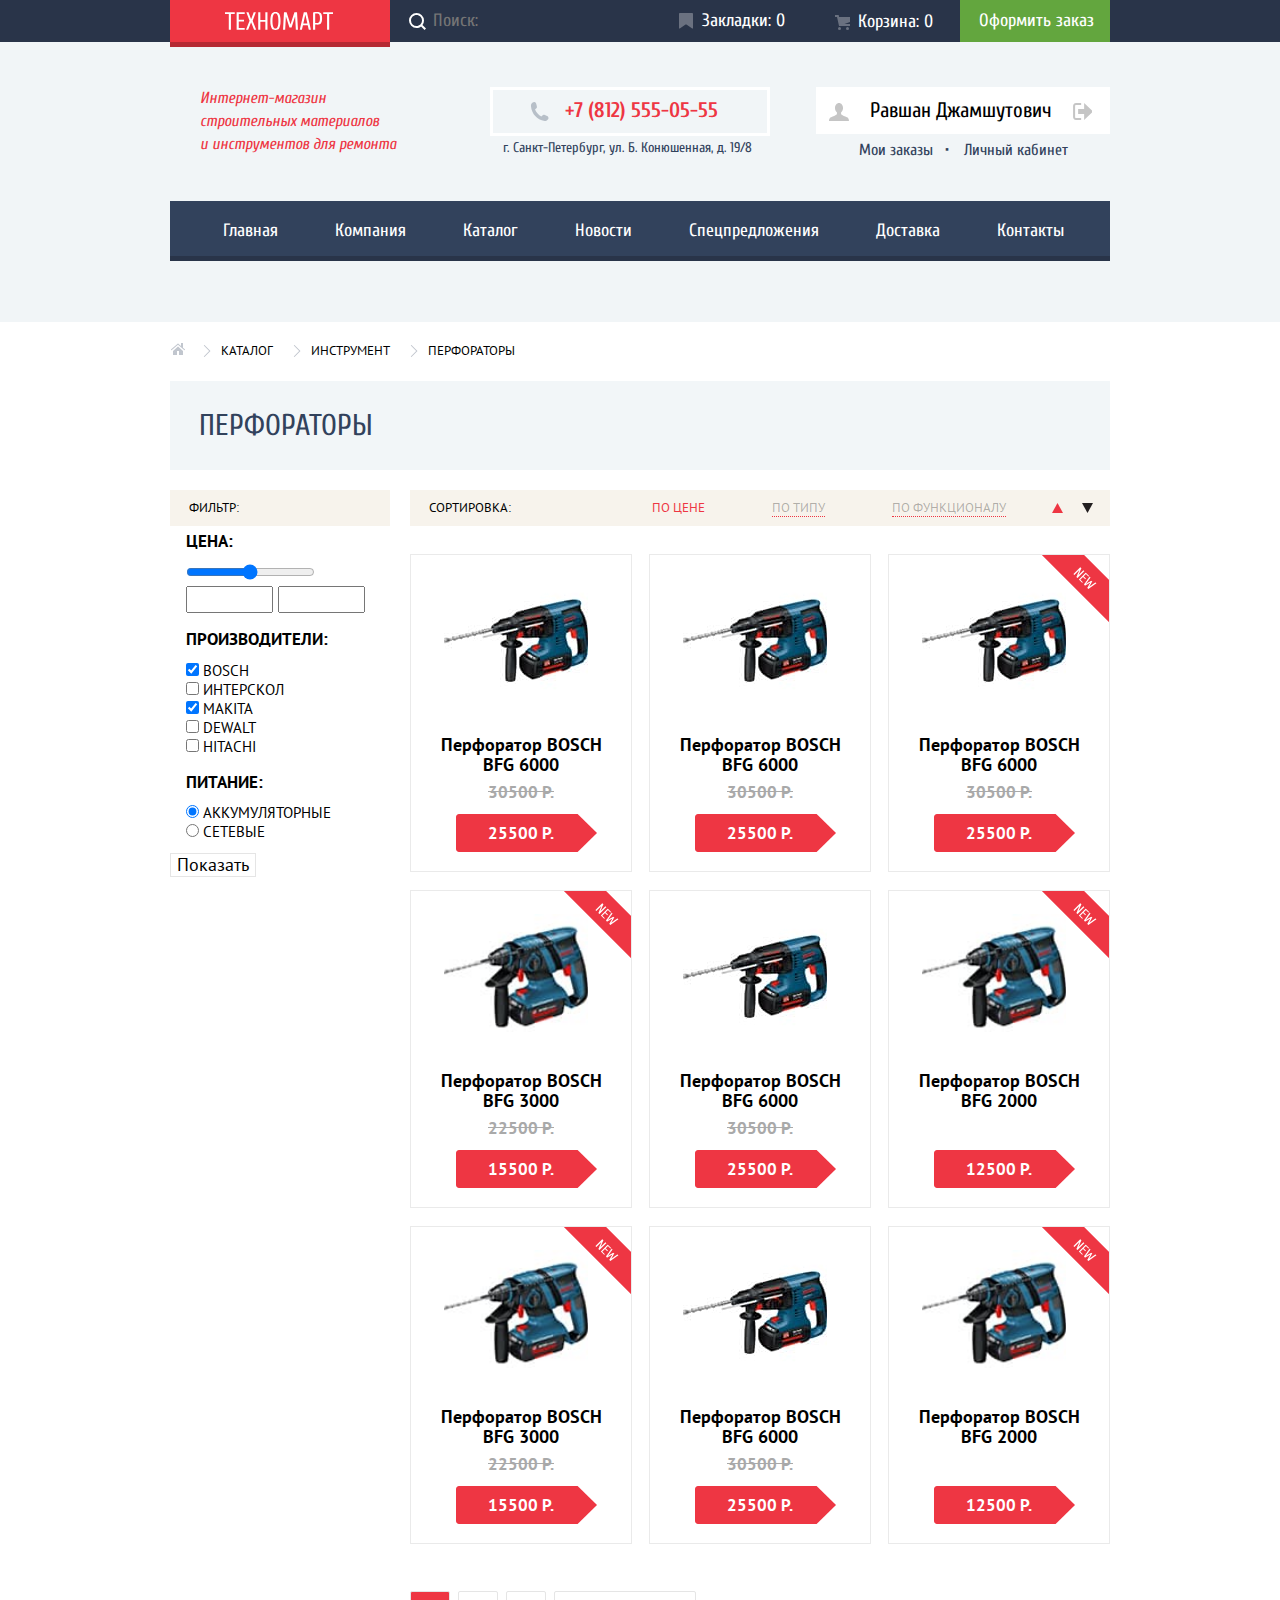
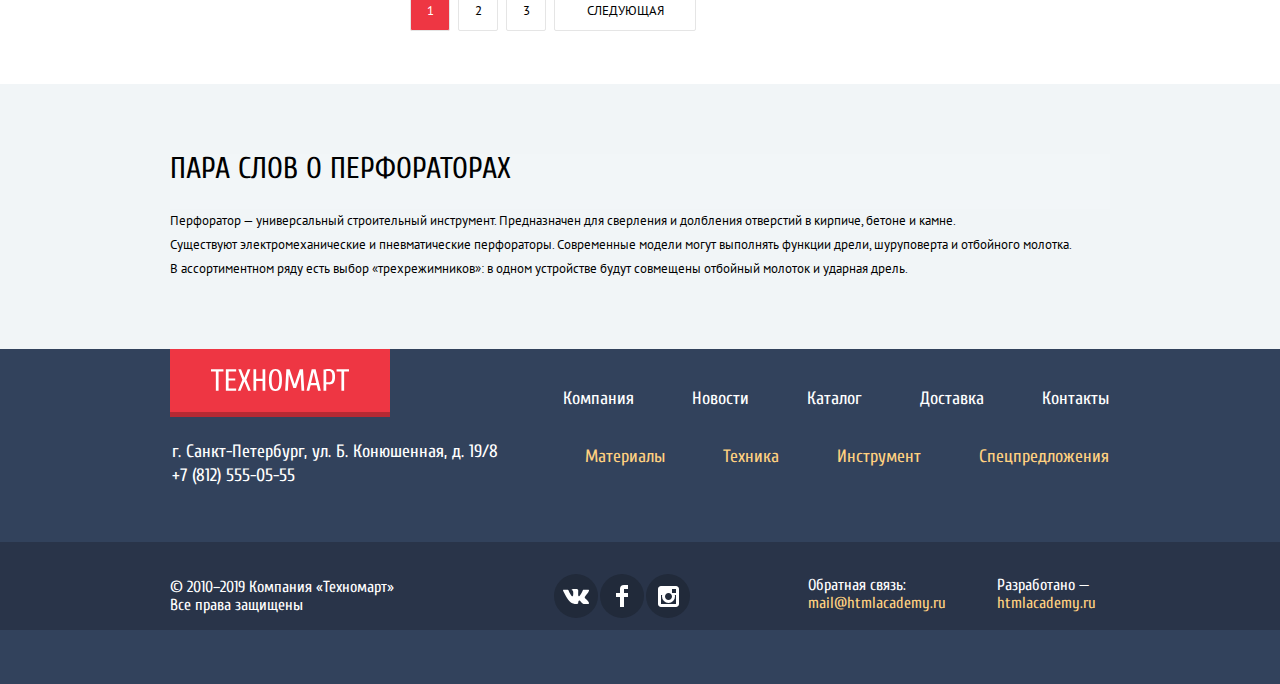
==== catalog.html @ 9ba0128c "Доделаны декоративные элементы" ====
<!DOCTYPE html>
<html lang="ru">
  <head>
    <meta charset="utf-8">
    <title>Интернет-магазин «Техномарт»</title>
    <link href="https://fonts.googleapis.com/css2?family=Cuprum:ital,wght@0,400;0,700;1,400&family=PT+Sans:wght@400;700&display=swap" rel="stylesheet">
    <link href="css/normalize.css" rel="stylesheet">
    <link href="css/style.css" rel="stylesheet">  
  </head>
  <body class="page-body">
    <header class="header">
      <div class="header-wrap header-wrap--catalog">
        <div class="container container--header">
          <a class="logo logo--position" href="index.html">
            <img src="img/logo-technomart.svg" width="108" height="18" alt="Техномарт">
          </a>
          <form class="search-form" action="#" method="get">
            <input class="search-form__input" type="text" name="search" id="search" placeholder="Поиск:">
          </form>
          <a class="header-bookmark" href="#">Закладки: 0</a>
          <a class="header-basket" href="#">Корзина: 0</a>
          <a class="header-order" href="#">Оформить заказ</a>
        </div>
      </div>
      <div class="container">
        <div class="header-wrapper">
          <p class="header-title">
            Интернет-магазин
            строительных материалов
            и&nbspинструментов для ремонта
          </p>
          <section class="header-info">
            <h3 class="visually-hidden">Наши контакты</h3>
            <a class="header-info__tel" href="tel:+78125550555">+7 (812) 555-05-55</a>
            <p class="header-info__adress">г. Санкт-Петербург, ул. Б. Конюшенная, д. 19/8</p>
          </section>
          <section class="header-cabinet">
            <h3 class="visually-hidden">Личный кабинет</h3>
            <div class="header-cabinet__button">
              <a class="header-cabinet__link--name" href="#">
                Равшан Джамшутович
              </a>
              <a class="header-cabinet__link--logout" href="#"></a>
            </div> 
            <ul class="header-cabinet__list" >
              <li>
                <a class="header-cabinet__link" href="#">Мои заказы</a>
              </li>
              <li>
                <a class="header-cabinet__link header-cabinet__link--bullit" href="#">Личный кабинет</a>
              </li>
            </ul>
          </div>  
        </section>
        <nav class="header-nav">
          <ul class="header-nav__list">
            <li class="header-nav__item">
              <a class="header-nav__link" href="index.html">Главная</a>
            </li>
            <li class="header-nav__item">
              <a class="header-nav__link" href="#">Компания</a>
            </li>
            <li class="header-nav__item">
              <a class="header-nav__link">Каталог</a>
            </li>
            <li class="header-nav__item">
              <a class="header-nav__link" href="#">Новости</a>
            </li>
            <li class="header-nav__item">
              <a class="header-nav__link" href="#">Спецпредложения</a>
            </li>
            <li class="header-nav__item">
              <a class="header-nav__link" href="#">Доставка</a>
            </li>
            <li class="header-nav__item">
              <a class="header-nav__link" href="#">Контакты</a>
            </li>
          </ul>
        </nav>
      </div>  
    </header>
    <main class="catalog-main">
      <div class="container">
        <div class="breadcrumbs">
          <ul class="breadcrumbs__list">
            <li class="breadcrumbs__item">
              <a class="breadcrumbs__link" href="index.html" aria-label="Главная страница">
                <img src="img/icon-home.svg" alt="">
              </a>
            </li>
            <li class="breadcrumbs__item">
              <a class="breadcrumbs__link">Каталог</a>
            </li>
            <li class="breadcrumbs__item">
              <a class="breadcrumbs__link" href="#">Инструмент</a>
            </li>
            <li>
              <a class="breadcrumbs__link" href="#">Перфораторы</a>
            </li>
          </ul>
        </div>
        <h1 class="catalog-title catalog-title--main-product">Перфораторы</h1>
        <div class="catalog-wrapper">
          <section class="filter">
            <h3 class="filter-title">Фильтр:</h3>
            <form action="https://echo.htmlacademy.ru" method="get">
              <fieldset class="filter__fieldset">
                <legend class="filter__legend">Цена:</legend>
                <input type="range" name="price" id="filter__price" min="0" max="30000" step="10">
                <input type="number" name="min-price" id="filter-min-price" min="0" max="29999">
                <input type="number" name="max-price" id="filter-max-price"min="1" max="30000"> 
              </fieldset>
              <fieldset class="filter__fieldset">
                <legend class="filter__legend">Производители:</legend>
                <ul class="filter__list">
                  <li class="filter__item">
                    <input type="checkbox" name="bosch" id="filter-bosch" checked>
                    <label for="filter-bosch">Bosch</label>
                  </li>
                  <li class="filter__item">
                    <input type="checkbox" name="interskol" id="filter-interskol">
                    <label for="filter-interskol">Интерскол</label>
                  </li>
                  <li class="filter__item">
                    <input type="checkbox" name="makita" id="filter-makita" checked>
                    <label for="filter-makita">Makita</label>
                  </li>
                  <li class="filter__item">
                    <input type="checkbox" name="dewalt" id="filter-dewalt">
                    <label for="filter-dewalt">Dewalt</label>
                  </li>
                  <li class="filter__item">
                    <input type="checkbox" name="hitachi" id="filter-hitachi">
                    <label for="filter-hitachi">Hitachi</label>
                  </li>
                </ul>
              </fieldset>
              <fieldset class="filter__fieldset">
                <legend class="filter__legend">Питание:</legend>
                <ul class="filter__list">
                  <li class="filter__item">
                    <input type="radio" name="charge" value="accum" id="filter-accum" checked>
                    <label for="filter-accum">Аккумуляторные</label>
                  </li>
                  <li class="filter__item">
                    <input type="radio" name="charge" value="wire" id="filter-wire">
                    <label for="filter-wire">Сетевые</label>
                  </li>
                </ul>
              </fieldset>
              <button class="filter__button" type="submit">Показать</button>
            </form>
          </section>
          <div class="catalog-wrap">
            <section class="sort">
              <h3 class="filter-title filter-title--sort">Сортировка:</h3>
              <ul class="sort__list">
                <li class="sort__item">
                  <a class="sort__link sort__link--active" href="#"> По цене</a>
                </li>
                <li class="sort__item">
                  <a class="sort__link" href="#">По типу</a>
                </li>
                <li class="sort__item">
                  <a class="sort__link" href="#"> По функционалу</a>
                </li>
              </ul>
              <ul class="sort__list sort__list--arrows"> <!--Стрелки-->
                <li class="sort__arrow-up">
                  <a href="#"></a>
                </li>
                <li class="sort__arrow-down">
                  <a href="#"></a>
                </li>
              </ul>
            </section>
            <section class="drills">
              <h2 class="visually-hidden">Карточки товаров</h2>
              <ul class="drills__list">
                <li class="drills__item">
                  <article class="card-product">
                    <img class="card-product__img" src="img/6000.jpg" width="144" height="128" alt="Перфоратор BOSCH BFG 6000">
                    <h3 class="card-product__title">
                      Перфоратор BOSCH BFG 6000
                    </h3>
                    <p class="card-product__price card-product__price--last">30500 Р.</p>
                    <p class="card-product__price card-product__price--now">25500 Р.</p>
                    <div class="buttons-wrap">
                      <button class="card-product__button card-product__button--buy" type="button">Купить</button> 
                      <button class="card-product__button card-product__button--bookmark" type="button">В Закладки</button>
                    </div>
                  </article>
                </li>
                <li class="drills__item">
                  <article class="card-product">
                    <img class="card-product__img" src="img/6000.jpg" width="144" height="128" alt="Перфоратор BOSCH BFG 6000">
                    <h3 class="card-product__title">
                      Перфоратор BOSCH BFG 6000
                    </h3>
                    <p class="card-product__price card-product__price--last">30500 Р.</p>
                    <p class="card-product__price card-product__price--now">25500 Р.</p>
                    <div class="buttons-wrap">
                      <button class="card-product__button card-product__button--buy" type="button">Купить</button> 
                      <button class="card-product__button card-product__button--bookmark" type="button">В Закладки</button>
                    </div>
                  </article>
                </li>
                <li class="drills__item">
                  <article class="card-product label-new">
                    <img class="card-product__img" src="img/6000.jpg" width="144" height="128" alt="Перфоратор BOSCH BFG 6000"> <!--New-->
                    <h3 class="card-product__title">
                      Перфоратор BOSCH BFG 6000
                    </h3>
                    <p class="card-product__price card-product__price--last">30500 Р.</p>
                    <p class="card-product__price card-product__price--now">25500 Р.</p>
                    <div class="buttons-wrap">
                      <button class="card-product__button card-product__button--buy" type="button">Купить</button> 
                      <button class="card-product__button card-product__button--bookmark" type="button">В Закладки</button>
                    </div>
                  </article>
                </li>
                <li class="drills__item">
                  <article class="card-product label-new">
                    <img class="card-product__img" src="img/3000.jpg" width="144" height="128" alt="Перфоратор BOSCH BFG 3000"> <!--New-->
                    <h3 class="card-product__title">
                      Перфоратор BOSCH BFG 3000
                    </h3>
                    <p class="card-product__price card-product__price--last">22500 Р.</p>
                    <p class="card-product__price card-product__price--now">15500 Р.</p>
                    <div class="buttons-wrap">
                      <button class="card-product__button card-product__button--buy" type="button">Купить</button> 
                      <button class="card-product__button card-product__button--bookmark" type="button">В Закладки</button>
                    </div>
                  </article> 
                </li>
                <li class="drills__item">
                  <article class="card-product">
                    <img class="card-product__img" src="img/6000.jpg" width="144" height="128" alt="Перфоратор BOSCH BFG 6000">
                    <h3 class="card-product__title">
                      Перфоратор BOSCH BFG 6000
                    </h3>
                    <p class="card-product__price card-product__price--last">30500 Р.</p>
                    <p class="card-product__price card-product__price--now">25500 Р.</p>
                    <div class="buttons-wrap">
                      <button class="card-product__button card-product__button--buy" type="button">Купить</button> 
                      <button class="card-product__button card-product__button--bookmark" type="button">В Закладки</button>
                    </div>
                </li>
                <li class="drills__item">
                  <article class="card-product label-new">
                    <img class="card-product__img" src="img/2000.jpg" width="144" height="128" alt="Перфоратор BOSCH BFG 2000"> <!--New-->
                    <h3 class="card-product__title">
                      Перфоратор BOSCH BFG 2000
                    </h3>
                    <p class="card-product__price card-product__price--last blind-element">15000 Р.</p> <!--Заглушка-->
                    <p class="card-product__price card-product__price--now">12500 Р.</p>
                    <div class="buttons-wrap">
                      <button class="card-product__button card-product__button--buy" type="button">Купить</button> 
                      <button class="card-product__button card-product__button--bookmark" type="button">В Закладки</button>
                    </div>
                  </article>
                </li>
                <li class="drills__item">
                  <article class="card-product label-new">
                    <img class="card-product__img" src="img/3000.jpg" width="144" height="128" alt="Перфоратор BOSCH BFG 3000"> <!--New-->
                    <h3 class="card-product__title">
                      Перфоратор BOSCH BFG 3000
                    </h3>
                    <p class="card-product__price card-product__price--last">22500 Р.</p>
                    <p class="card-product__price card-product__price--now">15500 Р.</p>
                    <div class="buttons-wrap">
                      <button class="card-product__button card-product__button--buy" type="button">Купить</button> 
                      <button class="card-product__button card-product__button--bookmark" type="button">В Закладки</button>
                    </div>
                  </article>
                </li>
                <li class="drills__item">
                  <article class="card-product">
                    <img class="card-product__img" src="img/6000.jpg" width="144" height="128" alt="Перфоратор BOSCH BFG 6000">
                    <h3 class="card-product__title">
                      Перфоратор BOSCH BFG 6000
                    </h3>
                    <p class="card-product__price card-product__price--last">30500 Р.</p>
                    <p class="card-product__price card-product__price--now">25500 Р.</p>
                    <div class="buttons-wrap">
                      <button class="card-product__button card-product__button--buy" type="button">Купить</button> 
                      <button class="card-product__button card-product__button--bookmark" type="button">В Закладки</button>
                    </div>
                </li>
                <li class="drills__item">
                  <article class="card-product label-new">
                    <img class="card-product__img" src="img/2000.jpg" width="144" height="128" alt="Перфоратор BOSCH BFG 2000"> <!--New-->
                    <h3 class="card-product__title">
                      Перфоратор BOSCH BFG 2000
                    </h3>
                    <p class="card-product__price card-product__price--last blind-element">15000 Р.</p> <!--Заглушка-->
                    <p class="card-product__price card-product__price--now">12500 Р.</p>
                    <div class="buttons-wrap">
                      <button class="card-product__button card-product__button--buy" type="button">Купить</button> 
                      <button class="card-product__button card-product__button--bookmark" type="button">В Закладки</button>
                    </div>
                  </article>
                </li>
              </ul>
            </section> 
            <ul class="pagination">
              <li class="pagination__item">
                <a class="pagination__link pagination__link--active">1</a>
              </li>
              <li class="pagination__item">
                <a class="pagination__link" href="#">2</a>
              </li>
              <li class="pagination__item">
                <a class="pagination__link" href="#">3</a>
              </li>
              <li class="pagination__item">
                <a class="pagination__link pagination__link--next " href="#">Следующая</a>
              </li>
            </ul>
          </div>
        </div>
      </div>  
      <section class="about-drills">
        <div class="container container--about-drills">
          <h2 class="catalog-title catalog-title--about-drills">Пара слов о перфораторах</h2>
          <p class="about-drills__text">Перфоратор — универсальный строительный инструмент. Предназначен для сверления и долбления отверстий в кирпиче, бетоне и камне.</p>
          <p class="about-drills__text">Существуют электромеханические и пневматические перфораторы. Современные модели могут выполнять функции дрели, шуруповерта и отбойного молотка. </p>
          <p class="about-drills__text">В ассортиментном ряду есть выбор «трехрежимников»: в одном устройстве будут совмещены отбойный молоток и ударная дрель.</p>
        </div>
      </section>
    </main>
    <footer class="footer">
      <div class="container container--footer">
        <div class="footer-wrap">
          <a class="logo logo--footer" href="index.html" aria-label="На главную"> 
            <img src="img/logo-technomart.svg" width="138" height="23" alt="Логотип интернет-магазина Техномарт">
          </a>
          <section class="footer-info">
            <h3 class="visually-hidden">Контактная информация</h3>
            <p class="footer-info__adress">
              г. Санкт-Петербург, ул. Б. Конюшенная, д. 19/8<br>
              <a class="footer-info__tel" href="tel:+78125550555">+7 (812) 555-05-55</a>
            </p> 
            
          </section>
        </div>
        <section class="footer-nav">
          <h3 class="visually-hidden">Навигация</h3>
          <ul class="footer-nav__list">
            <li class="footer-nav__item">
              <a class="footer-nav__link" href="#">Компания</a>
            </li>
            <li class="footer-nav__item">
              <a class="footer-nav__link" href="#">Новости</a>
            </li>
            <li class="footer-nav__item">
              <a>Каталог</a>
            </li>
            <li class="footer-nav__item">
              <a class="footer-nav__link" href="#">Доставка</a>
            </li>
            <li class="footer-nav__item">
              <a class="footer-nav__link" href="#">Контакты</a>
            </li>
          </ul>
          <ul class="footer-nav__list">
            <li class="footer-nav__item">
              <a class="footer-nav__link footer-nav__link--yellow" href="#">Материалы</a>
            </li>
            <li class="footer-nav__item">
              <a class="footer-nav__link footer-nav__link--yellow" href="#">Техника</a>
            </li>
            <li class="footer-nav__item">
              <a class="footer-nav__link footer-nav__link--yellow" href="#">Инструмент</a>
            </li>
            <li class="footer-nav__item">
              <a class="footer-nav__link footer-nav__link--yellow" href="#">Спецпредложения</a>
            </li>
          </ul>
        </section>
      </div>
      <div class="footer-info footer-info--down">
        <div class="container container--footer">
          <p class="copyright">&copy; 2010–2019 Компания «Техномарт»<br>
            Все права защищены</p>
            <ul class="social">
              <li class="social__item">
                <a class="social__link social__link--vk" href="#" aria-label="Вконтакте"></a>
              </li>
              <li class="social__item">
                <a class="social__link social__link--fb" href="#" aria-label="Фейсбук"></a>
              </li>
              <li class="social__item">
                <a class="social__link social__link--insta" href="#" aria-label="Инстаграм"></a>
              </li>
            </ul>
          <div class="developer">
            <p class="developer__item developer__item--feedback">
              Обратная связь:<br>
              <a class="developer__link" href="https://mail@htmlacademy.ru">mail@htmlacademy.ru</a>
            </p>
            <p class="developer__item">
              Разработано —<br>
              <a class="developer__link" href="https://htmlacademy.ru/intensive/htmlcss">htmlacademy.ru</a>
            </p>
          </div>  
        </div>
      </div>
    </footer>
    <div class="popup-wrap"> 
      <section class="popup-basket">
          <h3>Товар добавлен в корзину!</h3>
          <div class="popup-basket__wrap">
            <a class="main-button" href="#">Оформить заказ</a>
            <a class="main-button" href="#">Продолжить покупки</a>
          </div>
          <button class="popup-button-close popup-button-close--basket" type="button" aria-label="Закрыть уведомление"></button> 
      </section>
    </div>
  </body>
</html>
---- css/style.css ----
/* Variables */
:root {
    --basic-red: #EE3643;
    --basic-green: #63A63E;
    --basic-grey: #3D546F;
    --basic-greylight-1: #C5C5C5;
    --basic-greyligth-2:#F2F6F8;
    --basic-background: #F1F5F7;
    --special-background-1: #F7F3EC;
    --special-background-2: #F9F5F0;
    --special-background-3: #F1F1F1;
    --black: #000000;
    --white: #FFFFFF;
    --special-white: #F3F7F9;
    --special-yellow-1: #FFBF47;
    --special-yellow-2: #FFC047; 
    --special-blue: #3BBCE3;
    --special-darkblue-1: #293449;
    --special-darkblue-2: #32425C;
    --special-darkblue-3: #161D29;
    --special-darkblue-4: #405069;
    --special-lilac: #DC91D8;
    --special-green: #518534;
    --special-greenlight: #8ED78F;
    --special-yellowlight: #FFD180;
    --special-red: #FF5357;
    --success: #5FBB2D;
    --warning: #FFBF47;
    --error: #BA2732;
    --gradient-grey: linear-gradient(180deg, #FFFFFF 0%, rgba(255, 255, 255, 0) 100%), #EAEAEA;
    --transparent: rgba(0, 0, 0, 0.0001);
    --border-1: #EAEAEA;
    --border-2: #E5E5E5;
    --last-price: #A9A9A9;
    --shadow-button: inset 0px -3px 0px #367315;
    --transparent-1: rgba(250, 250, 250, 0.3);
    --transparent-2: rgba(250, 250, 250, 0.25);
    --transparent-3: rgba(0, 0, 0, 0.3);
    --transparent-4: rgba(250, 250, 250, 0.5);
    --transparent-5: rgba(197, 197, 197, 0.3);
    --transparent-6: rgba(169, 169, 169, 0.3);
    --transparent-7: rgba(255, 255, 255, 0.5);
}


/* Global */


body {
    min-width: 1200px;
    margin: 0;
    padding: 0;
    font-family: "Cuprum","Roboto", sans-serif;
    font-size: 18px;
    line-height: 24px;
    font-weight: 400;
    color: var(--black);
    background-color: var(--basic-background);
}

a {
    text-decoration: none;
    color: var(--white);
}

img {
    max-width: 100%;
    height: auto;
}

.form {
    font-family: "PT Sans", Arial, sans-serif;
    font-size: 13px;
    line-height: 24px;
    font-weight: 400;
    background-color: transparent;
}

.visually-hidden {
    position: absolute;
    width: 1px;
    height: 1px;
    margin: -1px;
    border: 0;
    padding: 0;
    clip: rect(0 0 0 0);
    overflow: hidden;
}

.page-body {
    min-height: 100%;
    display: grid;
    grid-template-rows: min-content 1fr min-content;
    align-content: start;
}

.container {
    width: 940px;
    margin: 0 auto;
    padding-left: 15px;
    padding-right: 15px;
}


/* Header */


.header {
    background-color: var(--transparent);
    color: var(--white);
    margin-bottom: 61px;
}

.header-wrap {
    background-color: var(--special-darkblue-1);
    min-height: 42px;
    margin-bottom: 45px;
}



.container--header {
    display: flex;
    justify-content: space-between;
    align-items: center;
}

.logo {
    background-color: var(--basic-red);
    box-shadow: inset 0px -5px 0px rgba(0, 0, 0, 0.24);
    padding: 17px 57px 10px 55px;
}

.logo--position {
    position: absolute;
}


.logo:active {
    background-color: var(--error);
}

.search-form {
    color: var(--white);   
    margin-left: 229px;
    margin-right: 11px;
    width: 232px;
    padding-right: 11px;
    padding-left: 10px;
}

.search-form::before {
    content: "";
    background-image: url("../img/icon-search.svg");
    background-size: cover;
    background-repeat: no-repeat;
    height: 17px;
    width: 17px;
    display: inline-block;
    vertical-align: middle;
}

.search-form__input {
    font: inherit;
    color: var(--white);
    background-color: transparent;
    border: none;
    width: 203px;
    min-height: 40px;
}

.search-form__input:focus {
    background-color: var(--white);
    color: var(--black);
    border: none;
    outline: 0;
}

.header-bookmark {
    padding: 8px 7px 9px 2px;
}

.header-basket {
    padding: 9px 13px 8px 30px;
}

.header-bookmark::before {
    content: "";
    background-image: url("../img/icon-bookmark.svg");
    background-size: cover;
    background-repeat: no-repeat;
    height: 16px;
    width: 14px;
    margin-right: 9px;
    display: inline-block;
    vertical-align: middle;
    opacity: 0.3;
}

.header-bookmark:hover:before,
.header-bookmark:focus:before {
    opacity: 1;
}

.header-bookmark:active {
    color: var(--transparent-4);
    background-color: var(--special-darkblue-3);
}

.header-bookmark:active:before {
    opacity: 0.3;
    background-color: var(--special-darkblue-3);
}

.header-basket::before {
    content: "";
    background-image: url("../img/icon-cart.svg");
    background-size: cover;
    background-repeat: no-repeat;
    height: 15px;
    width: 15px;
    margin-right: 8px;
    display: inline-block;
    vertical-align: middle;
    opacity: 0.3;
}

.header-basket:hover:before,
.header-basket:focus:before {
    opacity: 1;
}

.header-basket:active {
    color: var(--transparent-4);
    background-color: var(--special-darkblue-3);
}

.header-basket:active:before {
    opacity: 0.3;
    background-color: var(--special-darkblue-3);
}

.header-order {
    background-color: var(--basic-green);
    padding: 9px 16px 9px 19px;
}

.header-order:hover,
.header-order:focus {
    background-color: var(--success);
}

.header-order:active {
    color: var(--transparent-7);
    background-color: var(--basic-green);
}

.header-wrapper {
    display: flex;
    justify-content: space-between;
    align-items: flex-start;
    margin-bottom: 39px;
}

.header-title {    
    font-family: inherit;
    font-style: italic;
    font-size: 16px;
    line-height: 23px;
    font-weight: 400;
    color: var(--basic-red);
    width: 197px;
    margin: 0;
    margin-left: 30px;

}

.header-info {
    display: flex;
    flex-direction: column;
    justify-content: center;
    align-items: center;
    margin-left: 47px;
}

.header-info--main {
    margin-left: 30px;
}

.header-info__tel {
    font-weight: 700;
    font-size: 21px;
    line-height: 30px;
    color: var(--basic-red);
    border: 3px solid var(--white);
    padding: 5px 49px 8px 37px;
}

.header-info__tel::before {
    content: "";
    background-image: url("../img/icon-phone.svg");
    background-size: cover;
    background-repeat: no-repeat;
    height: 19px;
    width: 19px;
    margin-right: 16px;
    display: inline-block;
    vertical-align: middle;
}

.header-info__adress {
    font-size: 14px;
    line-height: 24px;
    color: var(--special-darkblue-2);
    margin: 0px;
    margin-right: 6px;
}


.header-cabinet__button {
    display: inline-block;
    color: var(--black);
    font-size: 21px;
    line-height: 21px;
    text-align: center;
    vertical-align: middle;
    background-color: var(--white);
    border: none;
    padding: 13px;
    padding-right: 12px;
    padding-left: 13px;
    margin-bottom: 4px;
}

.header-cabinet__button--enter {
    margin-right: 6px;
    padding-left: 18px;
    padding-right: 27px;
}

.header-cabinet__button--register {
    padding-left: 24px;
    padding-right: 24px;
}

.header-cabinet__button:hover,
.header-cabinet__button:focus {
    color: var(--basic-red);
}

.header-cabinet__button:active {
    color: var(--basic-greylight-1);
}

.header-cabinet__button--enter::before {
    content: "";
    background-image: url("data:image/svg+xml;charset=UTF-8,%3csvg xmlns='http://www.w3.org/2000/svg' width='20' height='17'%3e%3cpath fill='%23c5c5c5' d='M14.875 8.5L6 0v6H0v5h6v6z'/%3e%3cpath fill='%23c5c5c5' d='M16.986 15.01h-5.027V17h5.027c2.178 0 3.004-1.81 3.029-3.026V3.028C19.99 1.811 19.164 0 16.986 0h-5.027v1.99h5.027c.839 0 .992.681 1.01 1.057v10.904c-.017.376-.171 1.059-1.01 1.059z'/%3e%3c/svg%3e");
    background-size: cover;
    background-repeat: no-repeat;
    height: 17px;
    width: 20px;
    margin-right: 6px;
    display: inline-block;
    vertical-align: middle; 
}

.header-cabinet__button--enter:hover:before,
.header-cabinet__button--enter:focus:before {
    background-image: url("data:image/svg+xml;charset=UTF-8,%3csvg xmlns='http://www.w3.org/2000/svg' width='20' height='17'%3e%3cpath fill='%233D546F' d='M14.875 8.5L6 0v6H0v5h6v6z'/%3e%3cpath fill='%233D546F' d='M16.986 15.01h-5.027V17h5.027c2.178 0 3.004-1.81 3.029-3.026V3.028C19.99 1.811 19.164 0 16.986 0h-5.027v1.99h5.027c.839 0 .992.681 1.01 1.057v10.904c-.017.376-.171 1.059-1.01 1.059z'/%3e%3c/svg%3e");
}

.header-cabinet__link--name {
    color: var(--black);
}

.header-cabinet__link--name::before {
    content: "";
    background-image: url("data:image/svg+xml;charset=UTF-8,%3csvg xmlns='http://www.w3.org/2000/svg' width='20' height='18'%3e%3cpath fill='%23c5c5c5' d='M17.881 14.166c-2.144-.735-4.256-1.666-5.207-2.39-.657-.501-.77-1.618-.517-2.415 1.118-.903 1.864-2.477 1.864-4.278C14.021 2.276 12.221 0 10 0S5.979 2.276 5.979 5.083c0 1.801.746 3.374 1.863 4.277.253.798.141 1.915-.517 2.416-.95.724-3.063 1.654-5.207 2.39S0 18 0 18h20s.025-3.099-2.119-3.834z'/%3e%3c/svg%3e");
    background-size: cover;
    background-repeat: no-repeat;
    height: 18px;
    width: 20px;
    margin-right: 16px;
    display: inline-block;
    vertical-align: middle; 
}

.header-cabinet__link--name:hover:before,
.header-cabinet__link--name:focus:before {
    background-image: url("data:image/svg+xml;charset=UTF-8,%3csvg xmlns='http://www.w3.org/2000/svg' width='20' height='18'%3e%3cpath fill='%233D546F' d='M17.881 14.166c-2.144-.735-4.256-1.666-5.207-2.39-.657-.501-.77-1.618-.517-2.415 1.118-.903 1.864-2.477 1.864-4.278C14.021 2.276 12.221 0 10 0S5.979 2.276 5.979 5.083c0 1.801.746 3.374 1.863 4.277.253.798.141 1.915-.517 2.416-.95.724-3.063 1.654-5.207 2.39S0 18 0 18h20s.025-3.099-2.119-3.834z'/%3e%3c/svg%3e");
}

.header-cabinet__link--logout::after {
    content: "";
    background-image: url("data:image/svg+xml;charset=UTF-8,%3csvg xmlns='http://www.w3.org/2000/svg' width='21' height='17'%3e%3cg fill='%23c5c5c5'%3e%3cpath d='M21 8.5L12.125 0v6h-6v5h6v6z'/%3e%3cpath d='M3.106 13.952V3.048c.018-.376.171-1.057 1.01-1.057h5.027V0H4.116C1.938 0 1.112 1.81 1.087 3.027v10.946C1.112 15.189 1.938 17 4.116 17h5.027v-1.99H4.116c-.839 0-.992-.683-1.01-1.058z'/%3e%3c/g%3e%3c/svg%3e");
    background-size: cover;
    background-repeat: no-repeat;
    height: 17px;
    width: 20px;
    margin-left: 15px;
    margin-right: 6px;
    display: inline-block;
    vertical-align: middle; 
}

.header-cabinet__link--logout:hover::after,
.header-cabinet__link--logout:focus::after {
    background-image: url("data:image/svg+xml;charset=UTF-8,%3csvg xmlns='http://www.w3.org/2000/svg' width='21' height='17'%3e%3cg fill='%233D546F'%3e%3cpath d='M21 8.5L12.125 0v6h-6v5h6v6z'/%3e%3cpath d='M3.106 13.952V3.048c.018-.376.171-1.057 1.01-1.057h5.027V0H4.116C1.938 0 1.112 1.81 1.087 3.027v10.946C1.112 15.189 1.938 17 4.116 17h5.027v-1.99H4.116c-.839 0-.992-.683-1.01-1.058z'/%3e%3c/g%3e%3c/svg%3e");
}

.header-cabinet__list {
    list-style: none;
    margin: 0;
    padding: 0;
    display: flex;
    justify-content: center;
}

.header-cabinet__link--bullit {
    margin-left: 12px;
}

.header-cabinet__link {
    color: var(--special-darkblue-2);
    font-size: 16px;
    line-height: 18px;
}

.header-cabinet__link:hover,
.header-cabinet__link:focus {
    color: var(--basic-red);
}

.header-cabinet__link:active,
.header-cabinet__link--name:active {
    color: var(--basic-greylight-1);
}

.header-cabinet__link--bullit::before {
    content: "•";
    margin-right: 15px;
}


.header-nav__list {
    list-style: none;
    background-color: var(--special-darkblue-2);
    box-shadow: inset 0px -5px 0px var(--special-darkblue-1);
    margin: 0;
    padding-right: 18px;
    padding-left: 24px;
    display: flex;
    justify-content: space-around;
}

.header-nav__item {
    display: flex;
    justify-content: center;
    align-items: center;
}

.header-nav__link {
    display: inline-block;
    padding: 18px;
}


.header-nav__link:hover,
.header-nav__link:focus {
    background-color: var(--special-darkblue-1);
} 

.header-nav__link:active {
    opacity: 0.5;
}



/* Main */

.main {
    background-color: var(--white);
    padding-top: 59px;
}

.main-title {
    font-size: 30px;
    line-height: 30px;
    text-transform: uppercase;   
    font-weight: 400;
    margin: 0;
    margin-bottom: 24px;
}


/* Products menu */


.products-menu {
    margin-bottom: 59px;
}

.products-menu__list {
    color: var(--white);
    list-style: none;
    margin: 0;
    padding: 0;
    display: grid;
    grid-template-columns: 300px 300px 300px;
    grid-template-rows: 123px 123px 123px;
    gap: 20px;
}


.products-menu__item {
    position: relative;
    padding: 22px;
}
.products-menu__title {
    font-weight: 700;
    font-size: 24px;
    line-height: 30px;
    margin: 0;
    margin-bottom: 19px;
}

.products-menu__link {
    font-size: 14px;
    line-height: 18px;
    text-transform: uppercase;
    background-color: var(--transparent-1);
    padding: 10px 24px 10px 23px;
}


.products-menu__link--tools {
    padding-left: 27px;
    padding-right: 26px;
}

.products-menu__link--technics {
    padding-left: 29px;
    padding-right: 30px;
}


.products-menu__link--delivery {
    padding-left: 37px;
    padding-right: 38px;
}

.products-menu__link:hover,
.products-menu__link:focus {
    background-color: var(--transparent-5);
}

.products-menu__link:active {
    background-color: var(--transparent-6);
}

.products-menu__item--materials {
    background-color: var(--special-yellow-1);
}


.products-menu__item--materials::after{   
    content: "";
    background-image: url("../img/icon-1.svg");
    background-size: cover;
    background-repeat: no-repeat;
    height: 65px;
    width: 44px;
    display: inline-block;
    vertical-align: middle; 
    position: absolute;
    top: 31px;
    right: 43px;
}

.products-menu__item--tools {
    background-color: var(--special-blue);
}

.products-menu__item--tools::after{   
    content: "";
    background-image: url("../img/icon-2.svg");
    background-size: cover;
    background-repeat: no-repeat;
    height: 61px;
    width: 75px;
    display: inline-block;
    vertical-align: middle;
    position: absolute;
    top: 34px;
    right: 31px;
}

.products-menu__item--technics {
    background-color: var(--special-lilac);
}

.products-menu__item--technics::after{   
    content: "";
    background-image: url("../img/icon-3.svg");
    background-size: cover;
    background-repeat: no-repeat;
    height: 62px;
    width: 78px;
    display: inline-block;
    vertical-align: middle;
    position: absolute;
    top: 31px;
    right: 31px; 
}

.products-menu__item--discount {
    background-color: var(--special-greenlight);
    grid-column: 3 / 4;
    grid-row: 2 / 3;
}

.products-menu__item--discount::after{   
    content: "";
    background-image: url("../img/icon-4.svg");
    background-size: cover;
    background-repeat: no-repeat;
    height: 72px;
    width: 59px;
    display: inline-block;
    vertical-align: middle; 
    position: absolute;
    top: 27px;
    right: 45px;
}

.products-menu__item--delivery {
    background-color: var(--special-yellow-2);
    grid-column: 3 / 4;
    grid-row: 3 / 4;
}

.products-menu__item--delivery::after{   
    content: "";
    background-image: url("../img/icon-5.svg");
    background-size: cover;
    background-repeat: no-repeat;
    height: 63px;
    width: 78px;
    display: inline-block;
    vertical-align: middle; 
    position: absolute;
    top: 32px;
    right: 31px;

}

/* Slider */

.slider {
    color: var(--white);
    display: grid;
    grid-column: 1 / 3;
    grid-row: 2 / 4;
    position: relative;
}

.slider::before {
    content: "";
    background-image: url("../img/slider-nav.svg");
    background-size: cover;
    background-repeat: no-repeat;
    height: 10px;
    width: 30px;
    display: inline-block;
    vertical-align: middle; 
    position: absolute;
    bottom: 38px;
    right: 296px;
    z-index: 1;
    cursor: pointer;
}

.slider__list {
    list-style: none;
    margin: 0;
    padding: 0;
    display: grid;
    position: relative;
}

.slider__list::before {
    content: "";
    background-image: url("../img/icon-left.svg");
    background-size: cover;
    background-repeat: no-repeat;
    height: 40px;
    width: 22px;
    display: inline-block;
    vertical-align: middle; 
    cursor: pointer;
    position: absolute;
    bottom: 105px;
    left: 24px;
}

.slider__list::after {
    content: "";
    background-image: url("../img/icon-right.svg");
    background-size: cover;
    background-repeat: no-repeat;
    height: 40px;
    width: 22px;
    display: inline-block;
    vertical-align: middle; 
    cursor: pointer;
    position: absolute;
    bottom: 105px;
    right: 20px;
}


.slider__title {
    font-weight: 700;
    font-size: 36px;
    line-height: 36px;
    text-transform: uppercase;
    margin: 0;
    margin-top: 23px;
    margin-left: 24px;

}

.slider__subtitle {
    font-size: 18px;
    line-height: 24px;
    margin: 0;
    margin-left: 24px;
    margin-top: 6px;
}

.slider__wrap {
    background-color: var(--transparent-2);
}

.slider__item--workman1 {
    display: block;
    background-image: url("../img/workman-1.jpg");
    background-repeat: no-repeat;
}

.hidden {
    display: none;
}

/* Main Button */

.main-button {
    display: flex;
    justify-content: center;
    align-items: center;
    font-size: 14px;
    line-height: 18px;
    color: var(--white);
    text-transform: uppercase;
    background-color: var(--basic-red);
    width: 192px;
    height: 38px;
    border: none;
}

.main-button:active {
    background-color: var(--error);
}

.main-button--slider {
    margin-left: 25px;
    margin-top: 112px;
}



/* Popular products and popular manufactures */


.popular-products {
    margin-bottom: 53px;
}

.manufactures {
    margin-bottom: 50px;
}

.popular-title {
    font-size: 30px;
    line-height: 30px;
    text-transform: uppercase;
    font-weight: 400;
    margin: 0;
}

.popular-wrap {
    background-color: var(--special-background-2);
    display: flex;
    justify-content: space-between;
    align-items: center;
    margin-bottom: 21px;
    padding: 27px;
    padding-top: 25px;
    padding-right: 14px;
}

.popular-products__list,
.manufactures__list {
    list-style: none;
    margin: 0;
    padding: 0;

}

.popular-products__list--flex {
    display: flex;
    flex-wrap: wrap;
    justify-content: space-between;
}

.manufactures__list--flex {
    display: flex;
    flex-wrap: wrap;
    justify-content: space-between;
}

.popular-products__item {
    box-sizing: border-box;
    display: flex;
    margin-bottom: 18px;
}

.manufactures__item {
    width: 220px;
    height: 145px;
    margin-bottom: 20px;
    border: 1px solid var(--border-1);
}

.manufactures__link {
    display: flex;
    justify-content: center;
    align-items: center;
    width: 200px;
    height: 111px;
    padding: 9px;

}

.manufactures__link--makita {
    height: 112px;
}

.manufactures__link--bosch {
    height: 117px;
}

.manufactures__link--interskol {
    height: 102px;
}

.manufactures__link--hitachi {
    height: 114px;
    width: 206px;
}

.manufactures__link--aeg {
    width: 205px;
    height: 110px;
}

.manufactures__link--metabo {
    width: 210px;
    height: 105px;
}


.manufactures__item:hover,
.manufactures__item:focus {
    box-shadow: 0px 4px 20px rgba(0, 0, 0, 0.15);
}
.manufactures__item:active {
    opacity: 0.5;
}



/* Services */



.services {
    background-color: var(--basic-background);
    margin-bottom: 70px; 
    padding: 57px;
    padding-bottom: 4px;
}

.services__list {
    list-style: none;
    margin: 0;
    padding: 0;
    margin-right: 80px;
}


.services__wrap {
    display: flex;
    flex-direction: row-reverse;
    justify-content: flex-end;
    align-items: flex-start;
    position: relative;
}

.services__wrap::after {
    content: "";
    background-image: url("../img/shadow.png");
    background-size: cover;
    background-repeat: no-repeat;
    height: 279px;
    width: 10px;
    display: block;
    position: absolute;
    left: 230px;
    top: -49px;
}


.services__title {
    font-size: 30px;
    line-height: 30px;
    font-weight: 400;
    text-transform: uppercase;
    color: var(--special-darkblue-2);
    margin: 0;
    margin-bottom: 30px;
}

.services__text {
    font-family: "PT Sans", Arial, sans-serif;
    font-weight: 400;
    font-size: 13px;
    line-height: 24px;
    width: 400px;
}

.services__text--main {
    margin-bottom: 68px;
}

.services__text--delivery {
    width: 280px;
}

.services__button {
    font-size: 21px;
    line-height: 30px;
    font-weight: 700;
    color: var(--white);
    width: 140px;
    height: 61px;
    border: none;
    background-color: var(--special-darkblue-2);
    outline: none;
    width: 240px;
    box-shadow: 0px 1px 0px var(--special-darkblue-1), inset 0px 1px 0px var(--special-darkblue-4);
    text-align: start;
    padding-left: 22px;
}

.services__button--active {
    background-color: var(--white);
    box-shadow: 0px 1px 0px #FFFFFF, inset 0px 1px 0px #FFFFFF;
    color: var(--special-darkblue-2);
    outline: none;
}

.services__item {
    background-repeat: no-repeat;
    background-position: 151px 19px;
    width: 619px;
    min-height: 283px;
}

.services__item--delivery {
    background-image: url("../img/car.png");
}

.services__item--garant {
    background-image: url("../img/garant.png");
}

.services__item--credit {
    background-image: url("../img/credit.png");
}


.services__button:hover,
.services__button:focus {
    box-shadow: 0px 1px 0px #293449, inset 0px 1px 0px #405069;
    background-color: var(--special-darkblue-1);
}

.services__button:active {
    background-color: var(--white);
    box-shadow: 0px 1px 0px #FFFFFF, inset 0px 1px 0px #FFFFFF;
    color: var(--special-darkblue-2);
    outline: none;
}

.main-button--credit {
    background-color: var(--special-red);
    border-radius: 2px;

    outline: none;
}

/*  About and Contact */


.container--wrap {
    margin-bottom: 70px;
}

.about {
    width: 458px;
}

.contact {
    width: 300px;
}

.contact-text {
    font-family: "PT Sans", Arial, sans-serif;
    font-weight: 400;
    font-size: 13px;
    line-height: 24px;
    margin-bottom: 27px;
}

.contact__map {
    margin-bottom: 18px;
}

.contact-text--about {
    margin-bottom: 2px;
}

.contact-text--contact {
    margin-bottom: 33px;
}

.about__list {
    list-style: none;
    margin: 0;
    padding: 0;
}

.about__item {
    margin-bottom: 12px;
}

.about__item::before {
    content: "";
    display: inline-block;
    width: 25px;
    height: 2px;
    background-color: var(--basic-red);
    margin-right: 12px;
    vertical-align: middle;
}

.main-button--about {
    margin-top: 19px;
    width: 220px;
}

.main-button--write {
    width: 300px;
}

.container--wrap {
    display: flex;
    justify-content: space-between;
}


/* Footer*/


.footer {
    background-color: var(--special-darkblue-2);
    color: var(--white);
}

.logo--footer {
    display: inline-block;
    padding-top: 20px;
    padding-right: 41px;
    padding-bottom: 19px;
    padding-left: 41px;
    margin-bottom: 23px;
}

.container--footer {
    display: flex;
    justify-content: space-between;
    align-items: center;
    position: relative;
    margin-bottom: 54px;
}

.footer-nav__link:hover,
.footer-nav__link:focus {
    text-decoration-line: underline;
}

.footer-nav__link--yellow  {
    color: var(--special-yellowlight);
}

.footer-nav__link:active {
    opacity: 0.5;
    text-decoration: none;
}

.footer-nav {
    color: var(--special-white);
    position: absolute;
    top: 38px;
    right: -42px;

}

.footer-nav__list {
    list-style: none;
    margin: 0;
    padding: 0;
    display: flex;
    justify-content: flex-end;
}

.footer-nav__item {
    margin-right: 58px;
    margin-bottom: 34px;
}

.footer-info {
    font-size: 18px;
    line-height: 24px;
}

.footer-info__adress {
    margin: 0;
    margin-left: 2px;
}


.footer-info--down {
    background-color: var(--special-darkblue-1);
}

.copyright {
    font-size: 16px;
    line-height: 18px;
    margin-top: 36px;
    margin-right: 30px;
}

.social {
    list-style: none;
    margin: 0;
    padding: 0;
    display: flex;
    justify-content: space-between;
    margin-top: 19px;
    margin-left: 14px;
}

.social__item {
    display: flex;
    justify-content: center;
    align-items: center;
    width: 44px;
    height: 44px;
    background-color: #212A3A;
    border-radius: 50%;
    margin-right: 2px;
}



.social__link--vk::before {
    content: "";
    background-image: url("../img/icon-vk.svg");
    background-size: cover;
    background-repeat: no-repeat;
    height: 15px;
    width: 26px;
    display: inline-block;
    vertical-align: middle;
}


.social__link--fb::before {
    content: "";
    background-image: url("../img/icon-fb.svg");
    background-size: cover;
    background-repeat: no-repeat;
    height: 22px;
    width: 12px;
    display: inline-block;
    vertical-align: middle;
}

.social__link--insta::before {
    content: "";
    background-image: url("../img/icon-insta.svg");
    background-size: cover;
    background-repeat: no-repeat;
    height: 21px;
    width: 21px;
    display: inline-block;
    vertical-align: middle;
}

.social__item:hover,
.social__item:focus,
.social__item:active {
    background-color: var(--basic-red);
}

.developer {
    display: flex;
    justify-content: space-between;
    font-size: 16px;
    line-height: 18px;
    margin-top: 16px;
}

.developer__item {
    margin-right: 14px;
}

.developer__item--feedback {
    margin-right: 51px;
}

.developer__link {
    color: var(--special-yellowlight);
}

.developer__link:hover,
.developer__link:focus {
    text-decoration-line: underline;
}

.developer__link:active {
    color: var(--error);
    text-decoration: none;
}



/* Catalog */



.catalog-main {
    background-color: var(--white);
    font-family: "PT Sans", Arial, sans-serif;
    font-weight: 400;

}

.catalog-title {
    font-family: "Cuprum","Roboto", sans-serif;;
    font-size: 30px;
    line-height: 30px;
    font-weight: 400;
    text-transform: uppercase;
    color: var(--special-darkblue-2);
    background-color: var(--basic-greyligth-2);
}

.catalog-title--main-product {
    display: flex;
    align-items: center;
    min-height: 89px;
    padding-left: 29px;
}

.catalog-wrapper {
    display: flex;
    justify-content: space-between;
    margin-bottom: 53px;
}

/* Breadcrumbs */


.breadcrumbs {
    margin-bottom: 20px;
    margin-top: 15px;
}

.breadcrumbs__list {
    list-style: none;
    margin: 0;
    padding: 0;
    display: flex;
}

.breadcrumbs__link {
    font-size: 13px;
    line-height: 18px;
    text-transform: uppercase;
    color: var(--black);
    margin-right: 15px;
}

.breadcrumbs__item::after {
    content: "";
    background-image: url("../img/icon-right-small.svg");
    background-size: cover;
    background-repeat: no-repeat;
    height: 12px;
    width: 8px;
    margin-right: 10px;
    display: inline-block;
    vertical-align: middle; 
}


/*  Filter and Sort */

.filter {
    text-transform: uppercase;
    width: 220px;

}

.filter-title {
    font-weight: 400;
    font-size: 13px;
    line-height: 18px;
    background-color: var(--special-background-1);
    margin: 0;
    display: flex;
    align-items: center;
    min-height: 36px;
    padding-left: 19px;
    padding-right: 141px;
}

.filter-title--sort {
    padding: 0;
    margin-left: 19px;
    margin-right: 107px;
}


.filter__fieldset {
    border: none;
}

.filter__legend {
    font-weight: 700;
    font-size: 17px;
    line-height: 30px;
    border: none;
}

.filter__list,
.sort__list {
    list-style: none;
    margin: 0;
    padding: 0;
}

.filter__item {
    font-size: 15px;
    line-height: 19px;
}
.filter__button {
    border: 1px solid var(--border-2);
    background-color: var(--white);
}

.sort {
    background-color: var(--special-background-1);
    text-transform: uppercase;
    width: 700px;
    display: flex;
    justify-content: space-between;
    margin-bottom: 28px;
}

.sort__item {
    margin-right: 67px;
}

.sort__item:last-child {
    margin-right: 0;
}

.sort__list {
    display: flex;
    align-items: center;
    padding-bottom: 4px;
    margin-right: 13px;
}

.sort__list--arrows {
    margin-right: 7px;
}

.sort__link {
    font-size: 13px;
    line-height: 18px;
    color: var(--transparent-3);
    border-bottom: 1px dotted var(--basic-red);
}
.sort__link:hover,
.sort__link:focus {
    color:var(--black);
    border-bottom: 1px solid var(--basic-red);
}

.sort__link:active {
    color: var(--basic-red);
    border: none;
}

.sort__link--active {
    color: var(--basic-red);
    border: none;
}

.sort__arrow-up::before {
    content: "";
    background-image: url("data:image/svg+xml;charset=UTF-8,%3csvg xmlns='http://www.w3.org/2000/svg' width='11' height='10'%3e%3cpath fill='%23EE3643' d='M5.5 0L0 10h11z'/%3e%3c/svg%3e");
    background-size: cover;
    background-repeat: no-repeat;
    height: 10px;
    width: 11px;
    margin-right: 10px;
    display: inline-block;
    vertical-align: middle; 
    cursor: pointer;
}

.sort__arrow-down::before {
    content: "";
    background-image: url("data:image/svg+xml;charset=UTF-8,%3csvg xmlns='http://www.w3.org/2000/svg' width='11' height='10'%3e%3cpath fill='%23231F20' d='M5.5 10L0 0h11'/%3e%3c/svg%3e");
    background-size: cover;
    background-repeat: no-repeat;
    height: 10px;
    width: 11px;
    margin-right: 10px;
    display: inline-block;
    vertical-align: middle;
    cursor: pointer; 
}

.sort__arrow-up {
    margin-right: 9px;
}


/*  Card Product  */

.drills {
    width: 700px;
    margin-bottom: 29px;
}

.drills__list {
    list-style: none;
    margin: 0;
    padding: 0;
    display: flex;
    flex-wrap: wrap;
    justify-content: space-between;
}

.drills__item {
    box-sizing: border-box;
    display: flex;
    margin-bottom: 18px;
}

.card-product {
    border: 1px solid var(--border-1);
    font-family: "PT Sans", Arial, sans-serif;
    font-weight: 700;
    text-align: center;
    width: 200px;
    min-height: 298px;
    position: relative;
    display: flex;
    flex-direction: column;
    align-items: center;
    justify-content: center;
    padding: 10px;
    padding-top: 17px;
    padding-bottom: 1px;
}

.card-product:hover,
.card-product:focus {
    box-shadow: 0px 4px 20px rgba(0, 0, 0, 0.15);
}

.card-product:hover .buttons-wrap,
.card-product:focus .buttons-wrap {
    display: block;
}

.card-product--main {
    padding-top: 10px;
}

.card-product__img {
    margin-bottom: 30px;
    margin-top: 5px;
    margin-right: 10px;
}

.card-product__img--big-img {
    margin-bottom: 0;
    position: relative;
    bottom: 11px;
}

.card-product__title {
    font-size: 18px;
    line-height: 20px;
    margin: 0;  
    width: 166px;
    margin-bottom: -9px;
}

.card-product__price {
    font-size: 17px;
    line-height: 18px;
    margin-bottom: 18px;
}

.blind-element {
    visibility: hidden;
}

.card-product__price--last {
    color: var(--last-price);
    text-decoration-line: line-through;
}
.card-product__price--now {
    color: var(--white);
    background-image: url("../img/red-button.svg");
    background-repeat: no-repeat;
    background-position: center;
    padding: 10px 44px 10px 32px;
    margin-top: -5px;
    margin-left: 11px;
}

.card-product__button {
    font-family: "Cuprum","Roboto", sans-serif;
    font-weight: 400;
    font-size: 14px;
    line-height: 18px;
    text-transform: uppercase;
    text-align: center;
    width: 135px;
    height: 38px;
    border-radius: 2px;
}

.buttons-wrap {
    display: none;  /*Кнопки спрятаны*/
    position: absolute;
    background-color: var(--white);
    top: 22px;
    right: 1px;
    padding-top: 15px;
    padding-bottom: 15px;

}

.card-product__button--buy {
    color: var(--white);
    border: none;
    background-color: var(--basic-green);
    box-shadow: var(--shadow-button);
    margin-bottom: 10px;
    padding-right: 16px;
}

.card-product__button--buy:hover,
.card-product__button--buy:focus {
    background-color: var(--success);
    outline: none;
}

.card-product__button--buy:active {
    background-color: var(--special-green);
    outline: none;
}

.card-product__button--buy::before  {
    content: "";
    background-image: url("../img/icon-cart.svg");
    background-size: cover;
    background-repeat: no-repeat;
    height: 15px;
    width: 15px;
    margin-right: 8px;
    margin-bottom: 3px;
    display: inline-block;
    vertical-align: middle; 
    opacity: 0.3;
}

.card-product__button--bookmark {
    color: var(--special-darkblue-2);
    border: 3px solid var(--basic-green);
}

.card-product__button--bookmark:hover,
.card-product__button--bookmark:focus {
    border: 3px solid var(--special-darkblue-2);
}

.card-product__button--bookmark:active {
    opacity: 0.5;
}

.label-new::before {
    content: "";
    background-image: url("../img/new.png");
    background-size: cover;
    background-repeat: no-repeat;
    height: 70px;
    width: 70px;
    display: inline-block;
    vertical-align: middle; 
    position: absolute;
    top: 0;
    right: 0;
    z-index: 1;
}


/*  About drills */


.about-drills {
    background-color: var(--basic-background);
    padding: 70px;
    margin-bottom: -2px;
    
}

.about-drills__text {
    font-size: 13px;
    line-height: 24px;
    margin: 0;
}

.catalog-title--about-drills {
    color: var(--black);
    margin: 0;
    padding-bottom: 25px;
}





/* Pagination */

.pagination {
    list-style: none;
    margin: 0;
    padding: 0;
    display: flex;
}

.pagination__item {
    margin-right: 8px;
}

.pagination__link {
    color: var(--black);
    border: 1px solid var(--border-2);
    border-radius: 2px;
    font-size: 13px;
    line-height: 18px;
    font-weight: 400;
    text-transform: uppercase;
    display: flex;
    justify-content: center;
    align-items: center;
    height: 38px;
    width: 38px;
}

.pagination__link--active {
    background-color: var(--basic-red);
    color: var(--white);
}

.pagination__link:hover,
.pagination__link:focus {
    border: 1px solid var(--basic-greylight-1);
}

.pagination__link:active {
    border: 1px solid var(--basic-red);
}

.pagination__link--next {
    width: 140px;
}

/* Popup */



.popup-wrap {
    position: absolute;
    width: 100%;
    height: 100%;
    display: flex;
    justify-content: center;
    align-items: center;
    display: none;
}

.popup-button-close {
    background-image: url("../img/icon-close.svg");
    background-repeat: no-repeat;
    width: 21px;
    height: 21px;
    border:none;
    outline: none;
}


/* Popup-form-order */


.popup-form-order {
    width: 620px;
    min-height: 430px;
    background-color: var(--white);
    box-shadow: 0px 4px 20px rgba(0, 0, 0, 0.15);
    font-family: "Cuprum","Roboto", sans-serif;
    font-size: 18px;
    line-height: 24px;
    font-weight: 400;
    border-top: 7px solid var(--special-red);
    display: none;
}

.popup-form-order__container {
    width: 459px;
    margin: 0 auto;
    padding-left: 15px;
    padding-right: 15px;
}

.popup-form-order__form {
    display: flex;
    flex-wrap: wrap;

}

.popup-form-order__item {
    margin-top: 0;
    margin-bottom: 10px;  
}

.popup-form-order__label {
    display: block;
}

.popup-form-order__input {
    width: 220px;
    background-color: transparent;
    box-sizing: border-box;
}

.popup-form-order__textarea {
    width: 460px;
    min-height: 114px;
} 



/* Popup-map */


.popup-map {
    display: flex;
    justify-content: center;
    align-items: center;
    border-top: 7px solid var(--special-red);
    display: none;
    position: relative;
}

.popup-button-close--map {
    top: 17px;
    right: 10px;
    position: absolute;
}





/* Popup-basket */


.popup-basket {
    display: flex;
    flex-direction: column;
    justify-content: center;
    align-items: center;
    box-shadow: 0px 4px 20px rgba(0, 0, 0, 0.15);
    width: 620px;
    height: 282px;
    background-color: var(--white);
    position: relative;
    border-top: 7px solid var(--special-red);
    display: none;
}

.popup-button-close--basket {
    position: absolute;
    top: 18px;
    right: 11px;
}

.popup-basket__wrap {
    background-color: var(--special-background-3);

}
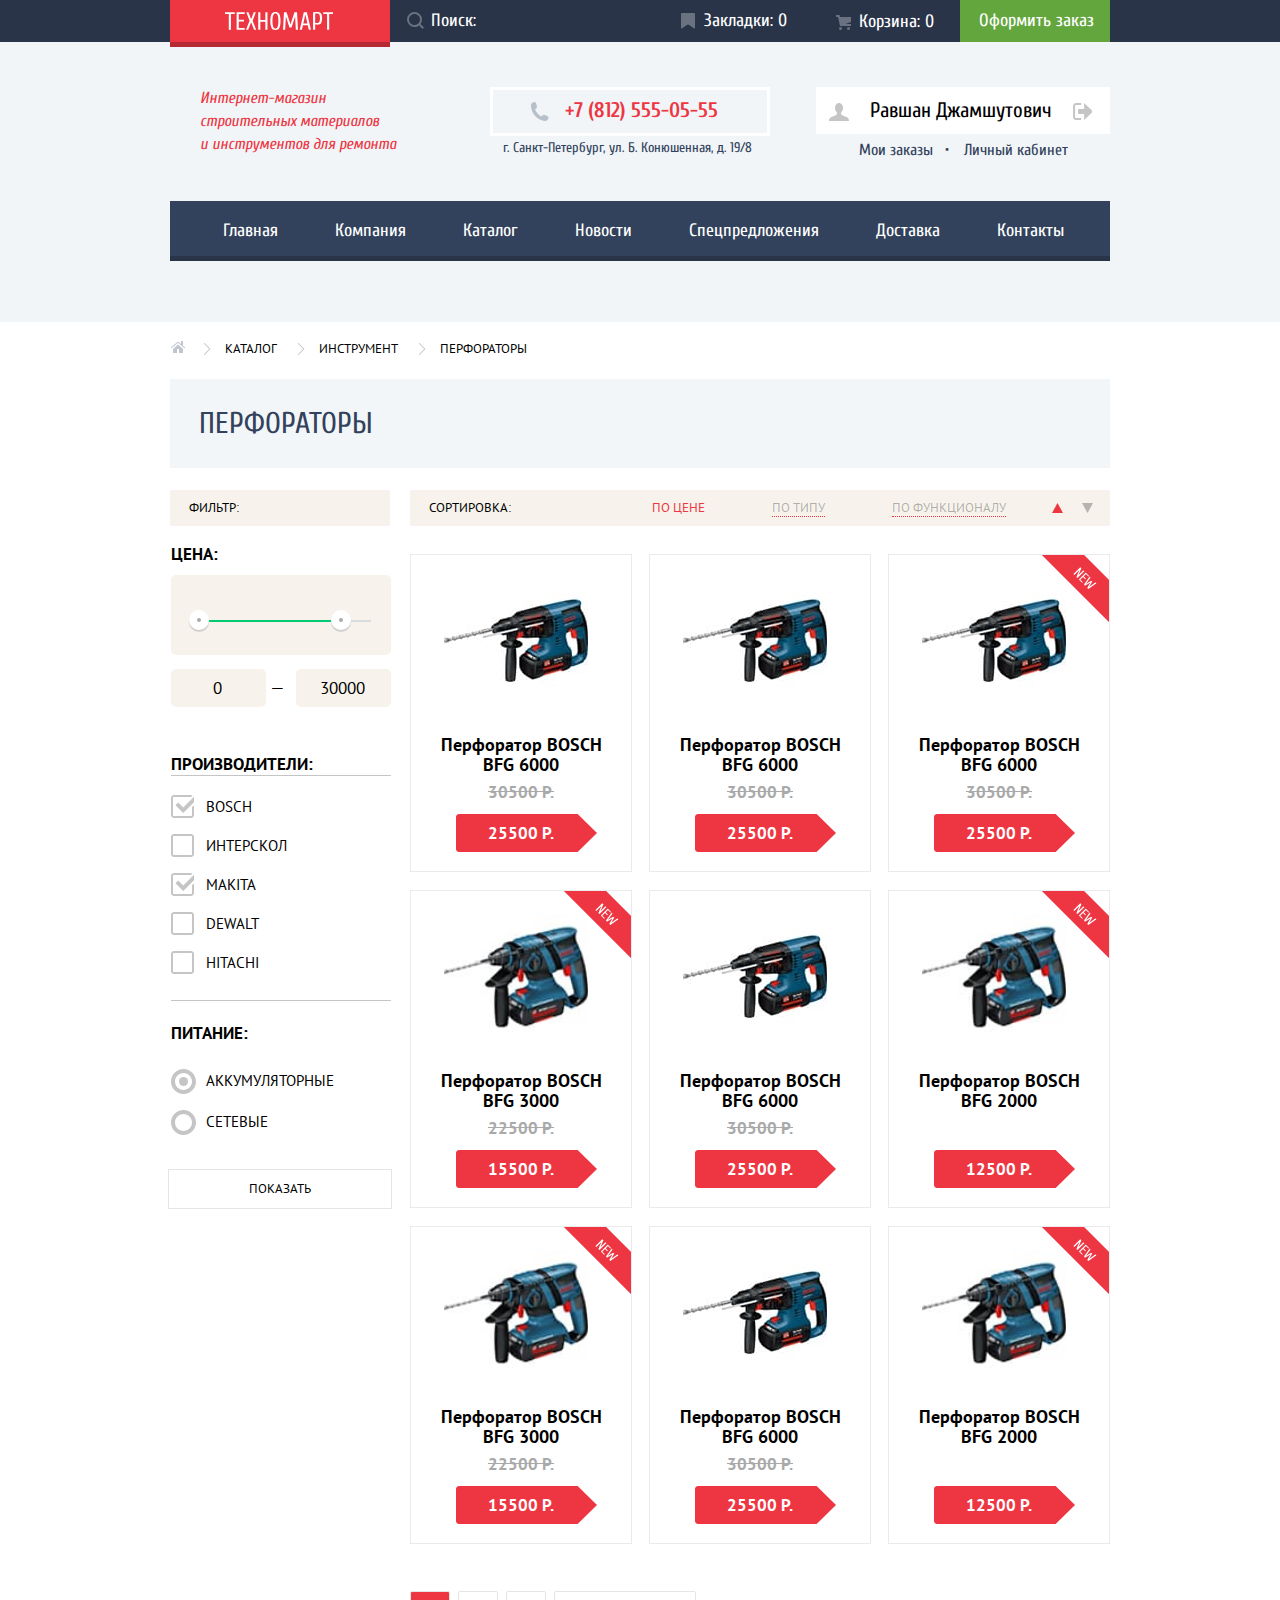
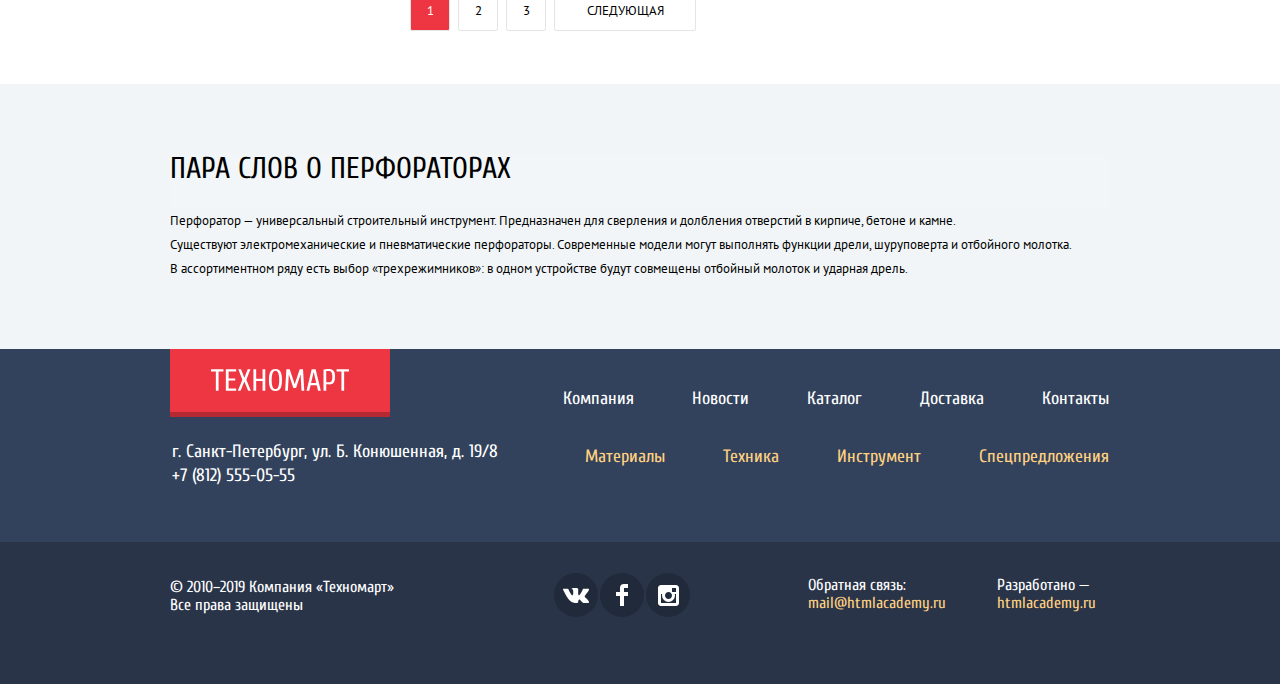
==== commit 0dc4f268: "Декоративные элементы" ====
--- a/catalog.html
+++ b/catalog.html
@@ -102,49 +102,83 @@
         <h1 class="catalog-title catalog-title--main-product">Перфораторы</h1>
         <div class="catalog-wrapper">
           <section class="filter">
-            <h3 class="filter-title">Фильтр:</h3>
-            <form action="https://echo.htmlacademy.ru" method="get">
-              <fieldset class="filter__fieldset">
+            <h3 class="filter-title filter-title--filter">Фильтр:</h3>
+            <form class="filter__form" action="https://echo.htmlacademy.ru" method="get">
+              <fieldset class="filter__fieldset filter__fieldset--price">
                 <legend class="filter__legend">Цена:</legend>
-                <input type="range" name="price" id="filter__price" min="0" max="30000" step="10">
-                <input type="number" name="min-price" id="filter-min-price" min="0" max="29999">
-                <input type="number" name="max-price" id="filter-max-price"min="1" max="30000"> 
+                <div class="range-filter">
+                  <div class="range-controls">
+                    <div class="scale">
+                      <div class="bar"></div>
+                    </div>
+                    <div class="toggle toggle-min"></div>
+                    <div class="toggle toggle-max"></div>
+                  </div>
+                  <div class="price-controls">
+                    <label class="min-price">
+                      <input class="price-controls__input" type="number" name="min-price" value="0">
+                      —
+                    </label>
+                    <label class="max-price">
+                      <input class="price-controls__input" type="number" name="max-price" value="30000">
+                    </label>
+                  </div>
+                </div>
               </fieldset>
-              <fieldset class="filter__fieldset">
-                <legend class="filter__legend">Производители:</legend>
+              <fieldset class="filter__fieldset filter__fieldset--manufactures">
+                <legend class="filter__legend filter__legend--manufactures">Производители:</legend>
                 <ul class="filter__list">
                   <li class="filter__item">
-                    <input type="checkbox" name="bosch" id="filter-bosch" checked>
-                    <label for="filter-bosch">Bosch</label>
-                  </li>
-                  <li class="filter__item">
-                    <input type="checkbox" name="interskol" id="filter-interskol">
-                    <label for="filter-interskol">Интерскол</label>
-                  </li>
-                  <li class="filter__item">
-                    <input type="checkbox" name="makita" id="filter-makita" checked>
-                    <label for="filter-makita">Makita</label>
-                  </li>
-                  <li class="filter__item">
-                    <input type="checkbox" name="dewalt" id="filter-dewalt">
-                    <label for="filter-dewalt">Dewalt</label>
-                  </li>
-                  <li class="filter__item">
-                    <input type="checkbox" name="hitachi" id="filter-hitachi">
-                    <label for="filter-hitachi">Hitachi</label>
+                    <label class="check option">
+                      <input class="check__input" type="checkbox" name="bosch" id="filter-bosch" checked>
+                      <span class="check__box"></span>
+                      <span class="check__text">Bosch</span>
+                    </label>
+                  </li>
+                  <li class="filter__item">
+                    <label class="check option">
+                      <input class="check__input" type="checkbox" name="interskol" id="filter-interskol">
+                      <span class="check__box"></span>
+                      <span class="check__text">Интерскол</span>
+                    </label>
+                  </li>
+                  <li class="filter__item">
+                    <label class="check option">
+                      <input class="check__input" type="checkbox" name="makita" id="filter-makita" checked>
+                      <span class="check__box"></span>
+                      <span class="check__text">Makita</span>
+                    </label>
+                  </li>
+                  <li class="filter__item">
+                    <label class="check option">
+                      <input class="check__input" type="checkbox" name="dewalt" id="filter-dewalt" >
+                      <span class="check__box"></span>
+                      <span class="check__text">Dewalt</span>
+                    </label>
+                  </li>
+                  <li class="filter__item">
+                    <label class="check option">
+                      <input class="check__input" type="checkbox" name="hitachi" id="filter-hitachi">
+                      <span class="check__box"></span>
+                      <span class="check__text">Hitachi</span>
+                    </label>
                   </li>
                 </ul>
               </fieldset>
-              <fieldset class="filter__fieldset">
-                <legend class="filter__legend">Питание:</legend>
+              <fieldset class="filter__fieldset filter__fieldset--charge">
+                <legend class="filter__legend filter__legend--charge">Питание:</legend>
                 <ul class="filter__list">
-                  <li class="filter__item">
-                    <input type="radio" name="charge" value="accum" id="filter-accum" checked>
-                    <label for="filter-accum">Аккумуляторные</label>
-                  </li>
-                  <li class="filter__item">
-                    <input type="radio" name="charge" value="wire" id="filter-wire">
-                    <label for="filter-wire">Сетевые</label>
+                  <li class="filter__item filter__item--charge">
+                    <label class="radio option">
+                    <input class="radio__input" type="radio" name="charge" value="accum" id="filter-accum" checked>
+                    <span class="radio__button"></span>
+                    Аккумуляторные</label>
+                  </li>
+                  <li class="filter__item">
+                    <label class="radio option">
+                    <input class="radio__input" type="radio" name="charge" value="wire" id="filter-wire" >
+                    <span class="radio__button"></span>
+                    Сетевые</label>
                   </li>
                 </ul>
               </fieldset>
@@ -407,15 +441,13 @@
         </div>
       </div>
     </footer>
-    <div class="popup-wrap"> 
-      <section class="popup-basket">
-          <h3>Товар добавлен в корзину!</h3>
-          <div class="popup-basket__wrap">
-            <a class="main-button" href="#">Оформить заказ</a>
-            <a class="main-button" href="#">Продолжить покупки</a>
-          </div>
-          <button class="popup-button-close popup-button-close--basket" type="button" aria-label="Закрыть уведомление"></button> 
-      </section>
-    </div>
+    <section class="popup-basket">
+        <h3 class="popup-basket__title">Товар добавлен в корзину!</h3>
+        <div class="popup-basket__wrap">
+          <a class="main-button main-button--basket" href="#">Оформить заказ</a>
+          <a class="main-button main-button--basket main-button--basket-white" href="#">Продолжить покупки</a>
+        </div>
+        <button class="popup-button-close popup-button-close--basket" type="button" aria-label="Закрыть уведомление"></button> 
+    </section>
   </body>
 </html>
--- a/css/style.css
+++ b/css/style.css
@@ -4,7 +4,8 @@
     --basic-green: #63A63E;
     --basic-grey: #3D546F;
     --basic-greylight-1: #C5C5C5;
-    --basic-greyligth-2:#F2F6F8;
+    --basic-greylight-2:#F2F6F8;
+    --basic-greylight-3: #ABABAB;
     --basic-background: #F1F5F7;
     --special-background-1: #F7F3EC;
     --special-background-2: #F9F5F0;
@@ -12,6 +13,7 @@
     --black: #000000;
     --white: #FFFFFF;
     --special-white: #F3F7F9;
+    --special-grey: #D7DCDE;
     --special-yellow-1: #FFBF47;
     --special-yellow-2: #FFC047; 
     --special-blue: #3BBCE3;
@@ -22,6 +24,7 @@
     --special-lilac: #DC91D8;
     --special-green: #518534;
     --special-greenlight: #8ED78F;
+    --special-greenlight-2: #00CA74;
     --special-yellowlight: #FFD180;
     --special-red: #FF5357;
     --success: #5FBB2D;
@@ -140,33 +143,52 @@
     background-color: var(--error);
 }
 
+/* Search form */
+
 .search-form {
     color: var(--white);   
-    margin-left: 229px;
-    margin-right: 11px;
-    width: 232px;
+    margin-left: 220px;
+    margin-right: -5px;
+    width: 270px;
     padding-right: 11px;
-    padding-left: 10px;
+
+    position: relative;
 }
 
 .search-form::before {
     content: "";
-    background-image: url("../img/icon-search.svg");
+    background-image: url("data:image/svg+xml;charset=UTF-8,%3csvg xmlns='http://www.w3.org/2000/svg' width='17' height='17'%3e%3cpath fill='%23fff' d='M17 15.586l-3.542-3.542A7.465 7.465 0 0015 7.5 7.5 7.5 0 107.5 15c1.71 0 3.282-.579 4.544-1.542L15.586 17 17 15.586zM2 7.5C2 4.467 4.467 2 7.5 2 10.532 2 13 4.467 13 7.5c0 3.032-2.468 5.5-5.5 5.5A5.506 5.506 0 012 7.5z'/%3e%3c/svg%3e");
     background-size: cover;
     background-repeat: no-repeat;
     height: 17px;
     width: 17px;
     display: inline-block;
     vertical-align: middle;
+
+    position: absolute;
+    left: 17px;
+    top: 12px;
+    opacity: 0.3;
 }
 
 .search-form__input {
     font: inherit;
-    color: var(--white);
+    color: var(--black);
     background-color: transparent;
     border: none;
     width: 203px;
     min-height: 40px;
+    padding-left: 41px;
+
+    cursor: pointer;
+}
+
+.search-form__input::placeholder{
+    color: var(--white);
+}
+
+.search-form:hover::before{
+    opacity: 1;
 }
 
 .search-form__input:focus {
@@ -176,6 +198,11 @@
     outline: 0;
 }
 
+.search-form + .search-form__input:focus::before {
+    background-image: url("data:image/svg+xml;charset=UTF-8,%3csvg xmlns='http://www.w3.org/2000/svg' width='17' height='17'%3e%3cpath fill='%23EE3643' d='M17 15.586l-3.542-3.542A7.465 7.465 0 0015 7.5 7.5 7.5 0 107.5 15c1.71 0 3.282-.579 4.544-1.542L15.586 17 17 15.586zM2 7.5C2 4.467 4.467 2 7.5 2 10.532 2 13 4.467 13 7.5c0 3.032-2.468 5.5-5.5 5.5A5.506 5.506 0 012 7.5z'/%3e%3c/svg%3e");
+    opacity: 1;
+}
+
 .header-bookmark {
     padding: 8px 7px 9px 2px;
 }
@@ -196,6 +223,7 @@
     vertical-align: middle;
     opacity: 0.3;
 }
+
 
 .header-bookmark:hover:before,
 .header-bookmark:focus:before {
@@ -738,9 +766,6 @@
     margin-top: 6px;
 }
 
-.slider__wrap {
-    background-color: var(--transparent-2);
-}
 
 .slider__item--workman1 {
     display: block;
@@ -748,6 +773,12 @@
     background-repeat: no-repeat;
 }
 
+.slider__item--workman2 {
+    display: block;
+    background-image: url("../img/workman-2.jpg");
+    background-repeat: no-repeat;
+}
+
 .hidden {
     display: none;
 }
@@ -758,14 +789,18 @@
     display: flex;
     justify-content: center;
     align-items: center;
+
     font-size: 14px;
     line-height: 18px;
     color: var(--white);
     text-transform: uppercase;
+
     background-color: var(--basic-red);
     width: 192px;
     height: 38px;
+
     border: none;
+    cursor: pointer;
 }
 
 .main-button:active {
@@ -962,6 +997,7 @@
     line-height: 30px;
     font-weight: 700;
     color: var(--white);
+
     width: 140px;
     height: 61px;
     border: none;
@@ -1016,6 +1052,7 @@
 .main-button--credit {
     background-color: var(--special-red);
     border-radius: 2px;
+    margin-top: 28px;
 
     outline: none;
 }
@@ -1163,6 +1200,7 @@
 
 .footer-info--down {
     background-color: var(--special-darkblue-1);
+    min-height: 142px;
 }
 
 .copyright {
@@ -1193,6 +1231,15 @@
     margin-right: 2px;
 }
 
+.social__link {
+    width: 100%;
+    height: 100%;
+    display: flex;
+    justify-content: center;
+    align-items: center;
+}
+
+
 
 
 .social__link--vk::before {
@@ -1285,7 +1332,7 @@
     font-weight: 400;
     text-transform: uppercase;
     color: var(--special-darkblue-2);
-    background-color: var(--basic-greyligth-2);
+    background-color: var(--basic-greylight-2);
 }
 
 .catalog-title--main-product {
@@ -1293,6 +1340,7 @@
     align-items: center;
     min-height: 89px;
     padding-left: 29px;
+    margin-bottom: 22px;
 }
 
 .catalog-wrapper {
@@ -1306,7 +1354,7 @@
 
 .breadcrumbs {
     margin-bottom: 20px;
-    margin-top: 15px;
+    margin-top: 13px;
 }
 
 .breadcrumbs__list {
@@ -1324,6 +1372,10 @@
     margin-right: 15px;
 }
 
+.breadcrumbs__item {
+    margin-right: 4px;
+}
+
 .breadcrumbs__item::after {
     content: "";
     background-image: url("../img/icon-right-small.svg");
@@ -1337,12 +1389,102 @@
 }
 
 
-/*  Filter and Sort */
+
+/* Filter double */
+
+.range-controls {
+    height: 35px;
+    width: 180px;
+
+    border-radius: 5px;
+    background-color: var(--special-background-1);
+    position: relative;
+
+    margin-bottom: 14px;
+
+    padding-top: 45px;
+    padding-left: 20px;
+    padding-right: 20px;
+}
+
+.range-controls .scale {
+    height: 2px;
+    width: 180px;
+
+    background-color: var(--special-grey);
+}
+
+.range-controls .bar {
+    width: 80%;
+    height: 2px;
+    background-color: var(--special-greenlight-2);
+}
+
+.range-controls .toggle {
+    position: absolute;
+    top: 35px;
+    left: 0;
+
+    width: 4px;
+    height: 4px;
+    padding: 0;
+    border: 8px solid var(--white);
+    background-color: var(--basic-greylight-3);
+    border-radius: 50%;
+    box-shadow: 0 2px 1px 0 #cfcfcf;
+    cursor: pointer;
+}
+
+.range-controls .toggle-min {
+    left: 18px;
+}
+  
+
+.range-controls .toggle-max {
+    left: 160px;
+}
+
+.price-controls {
+    display: flex;
+    justify-content: space-between;
+}
+
+.price-controls__price {
+    font-family: "PT Sans", Arial, sans-serif;
+    font-weight: 400;
+    font-size: 17px;
+    line-height: 18px;
+    text-transform: uppercase;
+}
+
+.price-controls__input {
+    width: 60px;
+    padding: 10px;
+    padding-right: 11px;
+    padding-left: 24px;
+
+    text-align: center;
+    color: var(--black);
+    border: none;
+    border-radius: 5px;
+    background: var(--special-background-1);
+
+    font-family: "PT Sans", Arial, sans-serif;
+    font-weight: 400;
+    font-size: 17px;
+    line-height: 18px;
+    text-transform: uppercase;
+}
+
+  
+
+
+/*  Filter  */
+
 
 .filter {
     text-transform: uppercase;
     width: 220px;
-
 }
 
 .filter-title {
@@ -1351,6 +1493,7 @@
     line-height: 18px;
     background-color: var(--special-background-1);
     margin: 0;
+
     display: flex;
     align-items: center;
     min-height: 36px;
@@ -1358,16 +1501,53 @@
     padding-right: 141px;
 }
 
+.filter-title--filter {
+    margin-bottom: 13px;  
+}
+
 .filter-title--sort {
     padding: 0;
     margin-left: 19px;
     margin-right: 107px;
 }
 
+.filter__form {
+    margin-left: -15px;
+}
 
 .filter__fieldset {
     border: none;
-}
+    margin-bottom: 30px;
+
+    position: relative;
+}
+
+.filter__fieldset--manufactures {
+    margin-bottom: 15px;
+}
+
+.filter__fieldset--manufactures::after,
+.filter__fieldset--manufactures::before {
+    content: "";
+    display: block;
+    width: 220px;
+    height: 1px;
+    background-color: var(--basic-greylight-1);
+    position: absolute;
+}
+
+.filter__fieldset--manufactures::before {
+    top: -16px;
+}
+
+.filter__fieldset--manufactures::after {
+    bottom: 2px;
+}
+
+.filter__fieldset--charge {
+    margin-bottom: 6px;
+}
+
 
 .filter__legend {
     font-weight: 700;
@@ -1376,6 +1556,16 @@
     border: none;
 }
 
+.filter__legend--manufactures {
+    margin-bottom: 12px;
+}
+
+.filter__legend--charge {
+    margin-bottom: 17px;
+}
+
+
+
 .filter__list,
 .sort__list {
     list-style: none;
@@ -1386,11 +1576,136 @@
 .filter__item {
     font-size: 15px;
     line-height: 19px;
-}
+    margin-bottom: 12px;
+}
+
+.filter__item--charge {
+    margin-bottom: 14px;
+}
+
 .filter__button {
     border: 1px solid var(--border-2);
     background-color: var(--white);
-}
+
+    font-family: "PT Sans", Arial, sans-serif;
+    font-weight: 400;
+    font-size: 13px;
+    line-height: 18px;
+    text-transform: uppercase;
+
+    display: block;
+    margin-left: 13px;
+    padding: 10px 80px;
+
+    cursor: pointer;
+}
+
+
+/* Checkbox */
+
+.option {
+    display: block;
+
+}
+
+.check {
+    padding-left: 35px;
+    padding-bottom: 8px;
+    cursor: pointer;
+    position: relative;
+}
+
+.check__input,
+.radio__input {
+    position: absolute;
+    width: 1px;
+    height: 1px;
+    overflow: hidden;
+    clip: rect(0 0 0 0);
+}
+
+.check__box {
+    position: absolute;
+    width: 23px;
+    height: 23px;
+
+    background-image: url("data:image/svg+xml;charset=UTF-8,%3csvg xmlns='http://www.w3.org/2000/svg' width='23' height='23'%3e%3cpath fill='%23c5c5c5' d='M20 2c.542 0 1 .458 1 1v17c0 .542-.458 1-1 1H3c-.542 0-1-.458-1-1V3c0-.542.458-1 1-1h17m0-2H3C1.35 0 0 1.35 0 3v17c0 1.65 1.35 3 3 3h17c1.65 0 3-1.35 3-3V3c0-1.65-1.35-3-3-3z'/%3e%3c/svg%3e");
+    background-repeat: no-repeat;
+
+    margin-left: -35px;
+    cursor: pointer;
+    top: -2px;
+}
+
+.check__input:hover + .check__box ,
+.check__input:focus + .check__box {
+    background-image: url("data:image/svg+xml;charset=UTF-8,%3csvg xmlns='http://www.w3.org/2000/svg' width='23' height='23'%3e%3cpath fill='%23b5b5b5' d='M20 2c.542 0 1 .458 1 1v17c0 .542-.458 1-1 1H3c-.542 0-1-.458-1-1V3c0-.542.458-1 1-1h17m0-2H3C1.35 0 0 1.35 0 3v17c0 1.65 1.35 3 3 3h17c1.65 0 3-1.35 3-3V3c0-1.65-1.35-3-3-3z'/%3e%3c/svg%3e");
+}
+
+.check__input:checked + .check__box {
+    background-image: url("data:image/svg+xml;charset=UTF-8,%3csvg xmlns='http://www.w3.org/2000/svg' width='27' height='23'%3e%3cpath fill='%23c5c5c5' d='M7.285 7.486l-2.829 2.829 7.783 7.783L26.171 4.166l-2.828-2.829-11.104 11.102z'/%3e%3cpath fill='%23c5c5c5' d='M21 20c0 .542-.458 1-1 1H3c-.542 0-1-.458-1-1V3c0-.542.458-1 1-1h16.908L21.493.415A2.96 2.96 0 0020 0H3C1.35 0 0 1.35 0 3v17c0 1.65 1.35 3 3 3h17c1.65 0 3-1.35 3-3v-9.829l-2 2V20z'/%3e%3c/svg%3e");
+}
+
+.check__input:checked:focus + .check__box,
+.check__input:checked:hover + .check__box {
+    background-image: url("data:image/svg+xml;charset=UTF-8,%3csvg xmlns='http://www.w3.org/2000/svg' width='27' height='23'%3e%3cpath fill='%23b5b5b5' d='M7.285 7.486l-2.829 2.829 7.783 7.783L26.171 4.166l-2.828-2.829-11.104 11.102z'/%3e%3cpath fill='%23c5c5c5' d='M21 20c0 .542-.458 1-1 1H3c-.542 0-1-.458-1-1V3c0-.542.458-1 1-1h16.908L21.493.415A2.96 2.96 0 0020 0H3C1.35 0 0 1.35 0 3v17c0 1.65 1.35 3 3 3h17c1.65 0 3-1.35 3-3v-9.829l-2 2V20z'/%3e%3c/svg%3e");
+}
+
+.check__input:checked:disabled + .check__box + .check__text,
+.check__input:disabled + .check__box + .check__text {
+    opacity: 0.3;
+    cursor: default;
+}
+
+
+
+/* Radio */
+
+.radio {
+    padding-left: 35px;
+    padding-bottom: 8px;
+    cursor: pointer;
+    position: relative;
+}
+
+.radio__button {
+    position: absolute;
+    width: 25px;
+    height: 25px;
+
+    background-image: url("data:image/svg+xml;charset=UTF-8,%3csvg xmlns='http://www.w3.org/2000/svg' width='25' height='25'%3e%3cpath fill='%23c5c5c5' d='M12.5 4c4.687 0 8.5 3.813 8.5 8.5 0 4.687-3.813 8.5-8.5 8.5C7.813 21 4 17.187 4 12.5 4 7.813 7.813 4 12.5 4m0-4C5.597 0 0 5.597 0 12.5S5.597 25 12.5 25 25 19.403 25 12.5 19.403 0 12.5 0z'/%3e%3c/svg%3e");
+    background-repeat: no-repeat;
+
+    margin-left: -35px;
+    cursor: pointer;
+    top: -2px;
+}
+
+.radio__input:hover + .radio__button,
+.radio__input:focus + .radio__button {
+    background-image: url("data:image/svg+xml;charset=UTF-8,%3csvg xmlns='http://www.w3.org/2000/svg' width='25' height='25'%3e%3cpath fill='%23b5b5b5' d='M12.5 4c4.687 0 8.5 3.813 8.5 8.5 0 4.687-3.813 8.5-8.5 8.5C7.813 21 4 17.187 4 12.5 4 7.813 7.813 4 12.5 4m0-4C5.597 0 0 5.597 0 12.5S5.597 25 12.5 25 25 19.403 25 12.5 19.403 0 12.5 0z'/%3e%3c/svg%3e");
+}
+
+
+.radio__input:checked + .radio__button {
+    background-image: url("data:image/svg+xml;charset=UTF-8,%3csvg xmlns='http://www.w3.org/2000/svg' width='25' height='25'%3e%3cpath fill='%23c5c5c5' d='M12.5 4c4.687 0 8.5 3.813 8.5 8.5 0 4.687-3.813 8.5-8.5 8.5C7.813 21 4 17.187 4 12.5 4 7.813 7.813 4 12.5 4m0-4C5.597 0 0 5.597 0 12.5S5.597 25 12.5 25 25 19.403 25 12.5 19.403 0 12.5 0z'/%3e%3ccircle fill='%23c5c5c5' cx='12.5' cy='12.5' r='4.5'/%3e%3c/svg%3e");
+}
+
+.radio__input:checked:hover + .radio__button,
+.radio__input:checked:focus + .radio__button {
+    background-image: url("data:image/svg+xml;charset=UTF-8,%3csvg xmlns='http://www.w3.org/2000/svg' width='25' height='25'%3e%3cpath fill='%23b5b5b5' d='M12.5 4c4.687 0 8.5 3.813 8.5 8.5 0 4.687-3.813 8.5-8.5 8.5C7.813 21 4 17.187 4 12.5 4 7.813 7.813 4 12.5 4m0-4C5.597 0 0 5.597 0 12.5S5.597 25 12.5 25 25 19.403 25 12.5 19.403 0 12.5 0z'/%3e%3ccircle fill='%23c5c5c5' cx='12.5' cy='12.5' r='4.5'/%3e%3c/svg%3e");
+}
+
+.radio__input:checked:disabled + .radio__button,
+.radio__input:disabled + .radio__button {
+    opacity: 0.3;
+    cursor: default; 
+}
+
+
+/* Sort */
+
+
 
 .sort {
     background-color: var(--special-background-1);
@@ -1466,11 +1781,16 @@
     display: inline-block;
     vertical-align: middle;
     cursor: pointer; 
+    opacity: 0.3;
 }
 
 .sort__arrow-up {
     margin-right: 9px;
 }
+.sort__arrow-down:hover:before {
+    opacity: 1;
+}
+
 
 
 /*  Card Product  */
@@ -1716,8 +2036,8 @@
     color: var(--white);
 }
 
-.pagination__link:hover,
-.pagination__link:focus {
+.pagination__link:hover:not(.pagination__link--active),
+.pagination__link:focus:not(.pagination__link--active) {
     border: 1px solid var(--basic-greylight-1);
 }
 
@@ -1729,27 +2049,27 @@
     width: 140px;
 }
 
+
 /* Popup */
 
 
-
-.popup-wrap {
-    position: absolute;
-    width: 100%;
-    height: 100%;
-    display: flex;
-    justify-content: center;
-    align-items: center;
-    display: none;
-}
 
 .popup-button-close {
     background-image: url("../img/icon-close.svg");
     background-repeat: no-repeat;
+
     width: 21px;
     height: 21px;
+
     border:none;
     outline: none;
+    cursor: pointer;
+}
+
+.popup-button-close--order {
+    position: relative;
+    bottom: 372px;
+    left: 507px;
 }
 
 
@@ -1761,12 +2081,23 @@
     min-height: 430px;
     background-color: var(--white);
     box-shadow: 0px 4px 20px rgba(0, 0, 0, 0.15);
+
     font-family: "Cuprum","Roboto", sans-serif;
     font-size: 18px;
     line-height: 24px;
     font-weight: 400;
+
     border-top: 7px solid var(--special-red);
-    display: none;
+    display: block;
+    z-index: 999;
+
+    position: fixed;
+    top: 250px;
+    bottom: auto;
+    right: 0;
+    left: 0;
+    margin: auto;
+    display: none; /*Выключено*/
 }
 
 .popup-form-order__container {
@@ -1774,33 +2105,55 @@
     margin: 0 auto;
     padding-left: 15px;
     padding-right: 15px;
+    padding-top: 40px;
 }
 
 .popup-form-order__form {
     display: flex;
     flex-wrap: wrap;
-
 }
 
 .popup-form-order__item {
     margin-top: 0;
-    margin-bottom: 10px;  
+    margin-bottom: 15px;  
+}
+
+.popup-form-order__item:first-child {
+    margin-right: 19px;
 }
 
 .popup-form-order__label {
     display: block;
-}
+    margin-bottom: 11px;
+}
+
 
 .popup-form-order__input {
     width: 220px;
     background-color: transparent;
     box-sizing: border-box;
-}
-
-.popup-form-order__textarea {
+
+    border: 2px solid #c5c5c5;
+    border-radius: 2px;
+
+    font-family: "PT Sans", Arial, sans-serif;
+    font-size: 13px;
+    line-height: 24px;
+
+    padding: 4px;
+    padding-left: 10px;
+}
+
+.popup-form-order__input--textarea {
     width: 460px;
     min-height: 114px;
+
+    margin-bottom: 51px;
 } 
+
+.main-button--order {
+    width: 100%;
+}
 
 
 
@@ -1812,45 +2165,107 @@
     justify-content: center;
     align-items: center;
     border-top: 7px solid var(--special-red);
-    display: none;
-    position: relative;
+    display: none; /*Выключено*/
+
+    width: 943px;
+
+    position: fixed;
+    top: auto;
+    bottom: 250px;
+    right: 0;
+    left: 0;
+    margin: auto;
+    z-index: 999;
 }
 
 .popup-button-close--map {
-    top: 17px;
-    right: 10px;
-    position: absolute;
-}
-
-
-
-
-
-/* Popup-basket */
-
-
-.popup-basket {
-    display: flex;
-    flex-direction: column;
-    justify-content: center;
-    align-items: center;
-    box-shadow: 0px 4px 20px rgba(0, 0, 0, 0.15);
-    width: 620px;
-    height: 282px;
-    background-color: var(--white);
-    position: relative;
-    border-top: 7px solid var(--special-red);
-    display: none;
-}
-
-.popup-button-close--basket {
     position: absolute;
     top: 18px;
     right: 11px;
 }
 
+
+
+/* Popup-basket */
+
+
+.popup-basket {
+    display: flex;
+    flex-direction: column;
+    justify-content: flex-start;
+    align-items: center;
+
+    box-shadow: 0px 4px 20px rgba(0, 0, 0, 0.15);
+
+    width: 620px;
+    min-height: 282px;
+
+    position: fixed;
+    top: 350px;
+    bottom: auto;
+    right: 0;
+    left: 0;
+    margin: auto;
+    z-index: 999;
+
+    background-color: var(--white);
+    border-top: 7px solid var(--special-red);
+    display: none; /*Выключено*/
+
+}
+
+.popup-basket__title {
+    font-size: 24px;
+    line-height: 30px;
+    font-weight: 700;
+
+    margin: 0;
+    margin-bottom: 73px;
+
+    position: relative;
+    padding-top: 67px;
+
+}
+
+.popup-basket__title::before {
+    content: "";
+    background-image: url("../img/icon-mark.svg");
+    background-size: cover;
+    background-repeat: no-repeat;
+
+    height: 66px;
+    width: 66px;
+
+    display: inline-block;
+    vertical-align: middle;
+    position: absolute;
+    top: 48px;
+    left: -97px;
+}
+
+.popup-button-close--basket {
+    position: absolute;
+    top: 11px;
+    right: 11px;
+}
+
 .popup-basket__wrap {
     background-color: var(--special-background-3);
-
-}
-
+    display: flex;
+    justify-content: center;
+    align-items: center;
+    min-height: 112px;
+    width: 100%;
+}
+
+.main-button--basket {
+    margin-bottom: 14px;
+    margin-right: -2px;
+}
+
+.main-button--basket-white {
+    background-color: var(--white);
+    color: var(--black);
+    margin-left: 12px;
+}
+
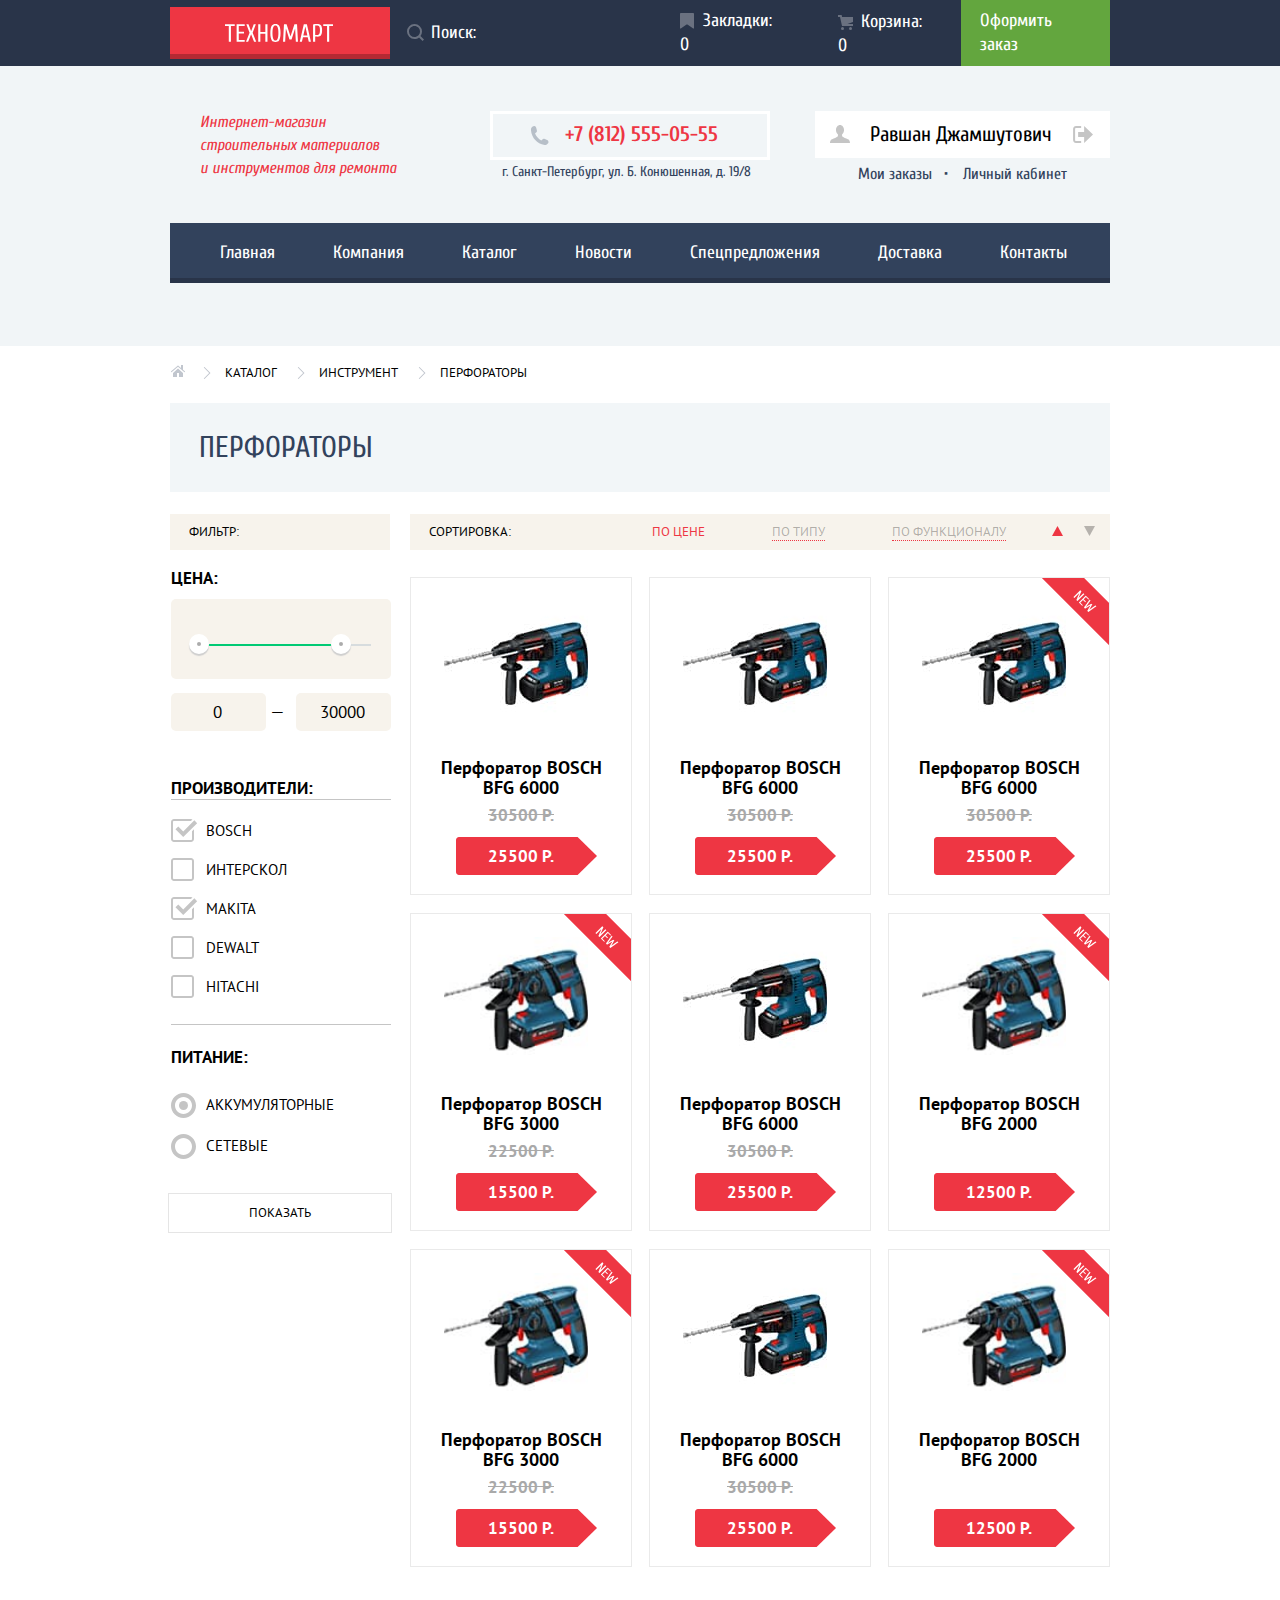
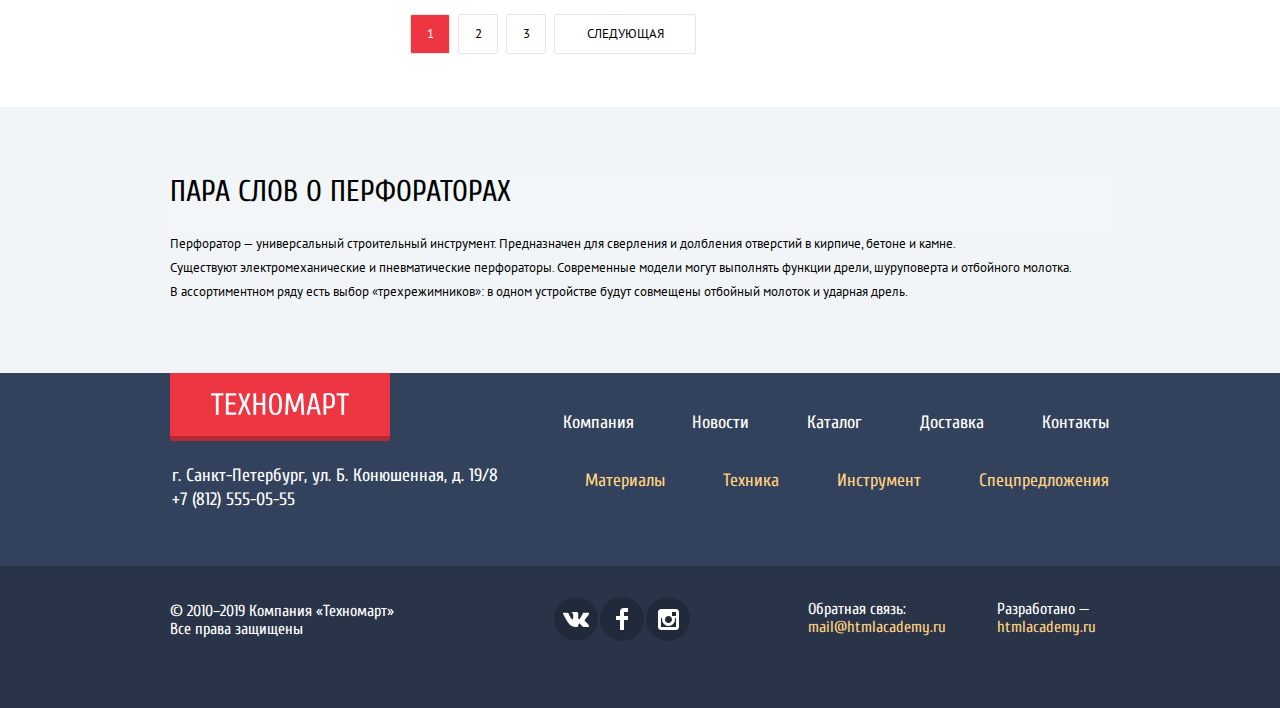
==== commit 04f5ac7d: "Правки" ====
--- a/catalog.html
+++ b/catalog.html
@@ -8,7 +8,7 @@
     <link href="css/style.css" rel="stylesheet">  
   </head>
   <body class="page-body">
-    <header class="header">
+    <header class="header header--catalog">
       <div class="header-wrap header-wrap--catalog">
         <div class="container container--header">
           <a class="logo logo--position" href="index.html">
@@ -16,6 +16,7 @@
           </a>
           <form class="search-form" action="#" method="get">
             <input class="search-form__input" type="text" name="search" id="search" placeholder="Поиск:">
+            <svg class="icon-search" xmlns="http://www.w3.org/2000/svg" width="17" height="17"><path fill="#fff" d="M17 15.586l-3.542-3.542A7.465 7.465 0 0015 7.5 7.5 7.5 0 107.5 15c1.71 0 3.282-.579 4.544-1.542L15.586 17 17 15.586zM2 7.5C2 4.467 4.467 2 7.5 2 10.532 2 13 4.467 13 7.5c0 3.032-2.468 5.5-5.5 5.5A5.506 5.506 0 012 7.5z"/></svg>
           </form>
           <a class="header-bookmark" href="#">Закладки: 0</a>
           <a class="header-basket" href="#">Корзина: 0</a>
@@ -23,7 +24,7 @@
         </div>
       </div>
       <div class="container">
-        <div class="header-wrapper">
+        <div class="header-wrapper header-wrapper--catalog">
           <p class="header-title">
             Интернет-магазин
             строительных материалов
@@ -38,9 +39,12 @@
             <h3 class="visually-hidden">Личный кабинет</h3>
             <div class="header-cabinet__button">
               <a class="header-cabinet__link--name" href="#">
+                <svg class="icon-user" xmlns="http://www.w3.org/2000/svg" width="20" height="18"><path fill="#c5c5c5" d="M17.881 14.166c-2.144-.735-4.256-1.666-5.207-2.39-.657-.501-.77-1.618-.517-2.415 1.118-.903 1.864-2.477 1.864-4.278C14.021 2.276 12.221 0 10 0S5.979 2.276 5.979 5.083c0 1.801.746 3.374 1.863 4.277.253.798.141 1.915-.517 2.416-.95.724-3.063 1.654-5.207 2.39S0 18 0 18h20s.025-3.099-2.119-3.834z"/></svg>
                 Равшан Джамшутович
               </a>
-              <a class="header-cabinet__link--logout" href="#"></a>
+              <a class="header-cabinet__link--logout" href="#">
+                <svg class="icon-logout" xmlns="http://www.w3.org/2000/svg" width="21" height="17"><g fill="#c5c5c5"><path d="M21 8.5L12.125 0v6h-6v5h6v6z"/><path d="M3.106 13.952V3.048c.018-.376.171-1.057 1.01-1.057h5.027V0H4.116C1.938 0 1.112 1.81 1.087 3.027v10.946C1.112 15.189 1.938 17 4.116 17h5.027v-1.99H4.116c-.839 0-.992-.683-1.01-1.058z"/></g></svg>
+              </a>
             </div> 
             <ul class="header-cabinet__list" >
               <li>
@@ -201,10 +205,14 @@
               </ul>
               <ul class="sort__list sort__list--arrows"> <!--Стрелки-->
                 <li class="sort__arrow-up">
-                  <a href="#"></a>
+                  <a href="#">
+                    <svg class="icon-arrow icon-arrow-up arrow--active" xmlns="http://www.w3.org/2000/svg" width="11" height="10"><path fill="#231F20" d="M5.5 0L0 10h11z"/></svg>
+                  </a>
                 </li>
                 <li class="sort__arrow-down">
-                  <a href="#"></a>
+                  <a href="#">
+                    <svg class="icon-arrow icon-arrow-down" xmlns="http://www.w3.org/2000/svg" width="11" height="10"><path fill="#231F20" d="M5.5 10L0 0h11"/></svg>
+                  </a>
                 </li>
               </ul>
             </section>
@@ -220,8 +228,8 @@
                     <p class="card-product__price card-product__price--last">30500 Р.</p>
                     <p class="card-product__price card-product__price--now">25500 Р.</p>
                     <div class="buttons-wrap">
-                      <button class="card-product__button card-product__button--buy" type="button">Купить</button> 
-                      <button class="card-product__button card-product__button--bookmark" type="button">В Закладки</button>
+                      <a href="#" alt="" class="card-product__button card-product__button--buy">Купить</a> 
+                      <a href="#" alt="" class="card-product__button card-product__button--bookmark">В Закладки</a>
                     </div>
                   </article>
                 </li>
@@ -234,8 +242,8 @@
                     <p class="card-product__price card-product__price--last">30500 Р.</p>
                     <p class="card-product__price card-product__price--now">25500 Р.</p>
                     <div class="buttons-wrap">
-                      <button class="card-product__button card-product__button--buy" type="button">Купить</button> 
-                      <button class="card-product__button card-product__button--bookmark" type="button">В Закладки</button>
+                      <a href="#" alt="" class="card-product__button card-product__button--buy">Купить</a> 
+                      <a href="#" alt="" class="card-product__button card-product__button--bookmark">В Закладки</a>
                     </div>
                   </article>
                 </li>
@@ -248,8 +256,8 @@
                     <p class="card-product__price card-product__price--last">30500 Р.</p>
                     <p class="card-product__price card-product__price--now">25500 Р.</p>
                     <div class="buttons-wrap">
-                      <button class="card-product__button card-product__button--buy" type="button">Купить</button> 
-                      <button class="card-product__button card-product__button--bookmark" type="button">В Закладки</button>
+                      <a href="#" alt="" class="card-product__button card-product__button--buy">Купить</a> 
+                      <a href="#" alt="" class="card-product__button card-product__button--bookmark">В Закладки</a>
                     </div>
                   </article>
                 </li>
@@ -262,8 +270,8 @@
                     <p class="card-product__price card-product__price--last">22500 Р.</p>
                     <p class="card-product__price card-product__price--now">15500 Р.</p>
                     <div class="buttons-wrap">
-                      <button class="card-product__button card-product__button--buy" type="button">Купить</button> 
-                      <button class="card-product__button card-product__button--bookmark" type="button">В Закладки</button>
+                      <a href="#" alt="" class="card-product__button card-product__button--buy">Купить</a> 
+                      <a href="#" alt="" class="card-product__button card-product__button--bookmark">В Закладки</a>
                     </div>
                   </article> 
                 </li>
@@ -276,8 +284,8 @@
                     <p class="card-product__price card-product__price--last">30500 Р.</p>
                     <p class="card-product__price card-product__price--now">25500 Р.</p>
                     <div class="buttons-wrap">
-                      <button class="card-product__button card-product__button--buy" type="button">Купить</button> 
-                      <button class="card-product__button card-product__button--bookmark" type="button">В Закладки</button>
+                      <a href="#" alt="" class="card-product__button card-product__button--buy">Купить</a> 
+                      <a href="#" alt="" class="card-product__button card-product__button--bookmark">В Закладки</a>
                     </div>
                 </li>
                 <li class="drills__item">
@@ -289,8 +297,8 @@
                     <p class="card-product__price card-product__price--last blind-element">15000 Р.</p> <!--Заглушка-->
                     <p class="card-product__price card-product__price--now">12500 Р.</p>
                     <div class="buttons-wrap">
-                      <button class="card-product__button card-product__button--buy" type="button">Купить</button> 
-                      <button class="card-product__button card-product__button--bookmark" type="button">В Закладки</button>
+                      <a href="#" alt="" class="card-product__button card-product__button--buy">Купить</a> 
+                      <a href="#" alt="" class="card-product__button card-product__button--bookmark">В Закладки</a>
                     </div>
                   </article>
                 </li>
@@ -303,8 +311,8 @@
                     <p class="card-product__price card-product__price--last">22500 Р.</p>
                     <p class="card-product__price card-product__price--now">15500 Р.</p>
                     <div class="buttons-wrap">
-                      <button class="card-product__button card-product__button--buy" type="button">Купить</button> 
-                      <button class="card-product__button card-product__button--bookmark" type="button">В Закладки</button>
+                      <a href="#" alt="" class="card-product__button card-product__button--buy">Купить</a> 
+                      <a href="#" alt="" class="card-product__button card-product__button--bookmark">В Закладки</a>
                     </div>
                   </article>
                 </li>
@@ -317,8 +325,8 @@
                     <p class="card-product__price card-product__price--last">30500 Р.</p>
                     <p class="card-product__price card-product__price--now">25500 Р.</p>
                     <div class="buttons-wrap">
-                      <button class="card-product__button card-product__button--buy" type="button">Купить</button> 
-                      <button class="card-product__button card-product__button--bookmark" type="button">В Закладки</button>
+                      <a href="#" alt="" class="card-product__button card-product__button--buy">Купить</a> 
+                      <a href="#" alt="" class="card-product__button card-product__button--bookmark">В Закладки</a>
                     </div>
                 </li>
                 <li class="drills__item">
@@ -330,8 +338,8 @@
                     <p class="card-product__price card-product__price--last blind-element">15000 Р.</p> <!--Заглушка-->
                     <p class="card-product__price card-product__price--now">12500 Р.</p>
                     <div class="buttons-wrap">
-                      <button class="card-product__button card-product__button--buy" type="button">Купить</button> 
-                      <button class="card-product__button card-product__button--bookmark" type="button">В Закладки</button>
+                      <a href="#" alt="" class="card-product__button card-product__button--buy">Купить</a> 
+                      <a href="#" alt="" class="card-product__button card-product__button--bookmark">В Закладки</a>
                     </div>
                   </article>
                 </li>
--- a/css/style.css
+++ b/css/style.css
@@ -114,6 +114,10 @@
     margin-bottom: 61px;
 }
 
+.header--catalog {
+    margin-bottom: 63px;
+}
+
 .header-wrap {
     background-color: var(--special-darkblue-1);
     min-height: 42px;
@@ -124,7 +128,6 @@
 
 .container--header {
     display: flex;
-    justify-content: space-between;
     align-items: center;
 }
 
@@ -149,25 +152,14 @@
     color: var(--white);   
     margin-left: 220px;
     margin-right: -5px;
-    width: 270px;
-    padding-right: 11px;
 
     position: relative;
 }
 
-.search-form::before {
-    content: "";
-    background-image: url("data:image/svg+xml;charset=UTF-8,%3csvg xmlns='http://www.w3.org/2000/svg' width='17' height='17'%3e%3cpath fill='%23fff' d='M17 15.586l-3.542-3.542A7.465 7.465 0 0015 7.5 7.5 7.5 0 107.5 15c1.71 0 3.282-.579 4.544-1.542L15.586 17 17 15.586zM2 7.5C2 4.467 4.467 2 7.5 2 10.532 2 13 4.467 13 7.5c0 3.032-2.468 5.5-5.5 5.5A5.506 5.506 0 012 7.5z'/%3e%3c/svg%3e");
-    background-size: cover;
-    background-repeat: no-repeat;
-    height: 17px;
-    width: 17px;
-    display: inline-block;
-    vertical-align: middle;
-
-    position: absolute;
+.icon-search {
+    position: absolute;
+    top: 12px;
     left: 17px;
-    top: 12px;
     opacity: 0.3;
 }
 
@@ -176,7 +168,7 @@
     color: var(--black);
     background-color: transparent;
     border: none;
-    width: 203px;
+    width: 237px;
     min-height: 40px;
     padding-left: 41px;
 
@@ -187,7 +179,7 @@
     color: var(--white);
 }
 
-.search-form:hover::before{
+.search-form:hover .icon-search {
     opacity: 1;
 }
 
@@ -198,17 +190,19 @@
     outline: 0;
 }
 
-.search-form + .search-form__input:focus::before {
-    background-image: url("data:image/svg+xml;charset=UTF-8,%3csvg xmlns='http://www.w3.org/2000/svg' width='17' height='17'%3e%3cpath fill='%23EE3643' d='M17 15.586l-3.542-3.542A7.465 7.465 0 0015 7.5 7.5 7.5 0 107.5 15c1.71 0 3.282-.579 4.544-1.542L15.586 17 17 15.586zM2 7.5C2 4.467 4.467 2 7.5 2 10.532 2 13 4.467 13 7.5c0 3.032-2.468 5.5-5.5 5.5A5.506 5.506 0 012 7.5z'/%3e%3c/svg%3e");
+.search-form__input:focus + .icon-search path,
+.search-form__input:focus + .icon-search {
+    fill: var(--basic-red);
     opacity: 1;
 }
 
+
 .header-bookmark {
-    padding: 8px 7px 9px 2px;
+    padding: 8px 36px 9px 15px;
 }
 
 .header-basket {
-    padding: 9px 13px 8px 30px;
+    padding: 9px 25px 8px 17px;
 }
 
 .header-bookmark::before {
@@ -288,6 +282,10 @@
     justify-content: space-between;
     align-items: flex-start;
     margin-bottom: 39px;
+}
+
+.header-wrapper--catalog {
+    margin-bottom: 37px;
 }
 
 .header-title {    
@@ -358,6 +356,8 @@
     padding-right: 12px;
     padding-left: 13px;
     margin-bottom: 4px;
+
+    position: relative;
 }
 
 .header-cabinet__button--enter {
@@ -366,6 +366,10 @@
     padding-right: 27px;
 }
 
+.icon-search {
+    position: absolute;
+}
+
 .header-cabinet__button--register {
     padding-left: 24px;
     padding-right: 24px;
@@ -380,60 +384,51 @@
     color: var(--basic-greylight-1);
 }
 
-.header-cabinet__button--enter::before {
-    content: "";
-    background-image: url("data:image/svg+xml;charset=UTF-8,%3csvg xmlns='http://www.w3.org/2000/svg' width='20' height='17'%3e%3cpath fill='%23c5c5c5' d='M14.875 8.5L6 0v6H0v5h6v6z'/%3e%3cpath fill='%23c5c5c5' d='M16.986 15.01h-5.027V17h5.027c2.178 0 3.004-1.81 3.029-3.026V3.028C19.99 1.811 19.164 0 16.986 0h-5.027v1.99h5.027c.839 0 .992.681 1.01 1.057v10.904c-.017.376-.171 1.059-1.01 1.059z'/%3e%3c/svg%3e");
-    background-size: cover;
-    background-repeat: no-repeat;
-    height: 17px;
-    width: 20px;
-    margin-right: 6px;
-    display: inline-block;
-    vertical-align: middle; 
-}
-
-.header-cabinet__button--enter:hover:before,
-.header-cabinet__button--enter:focus:before {
-    background-image: url("data:image/svg+xml;charset=UTF-8,%3csvg xmlns='http://www.w3.org/2000/svg' width='20' height='17'%3e%3cpath fill='%233D546F' d='M14.875 8.5L6 0v6H0v5h6v6z'/%3e%3cpath fill='%233D546F' d='M16.986 15.01h-5.027V17h5.027c2.178 0 3.004-1.81 3.029-3.026V3.028C19.99 1.811 19.164 0 16.986 0h-5.027v1.99h5.027c.839 0 .992.681 1.01 1.057v10.904c-.017.376-.171 1.059-1.01 1.059z'/%3e%3c/svg%3e");
+
+.header-cabinet__button--enter:hover .icon-login path,
+.header-cabinet__button--enter:focus .icon-login path {
+    fill: var(--basic-grey);
+}
+
+.header-cabinet__button--enter:active .icon-login path {
+    fill: var(--basic-greylight-1);
 }
 
 .header-cabinet__link--name {
     color: var(--black);
-}
-
-.header-cabinet__link--name::before {
-    content: "";
-    background-image: url("data:image/svg+xml;charset=UTF-8,%3csvg xmlns='http://www.w3.org/2000/svg' width='20' height='18'%3e%3cpath fill='%23c5c5c5' d='M17.881 14.166c-2.144-.735-4.256-1.666-5.207-2.39-.657-.501-.77-1.618-.517-2.415 1.118-.903 1.864-2.477 1.864-4.278C14.021 2.276 12.221 0 10 0S5.979 2.276 5.979 5.083c0 1.801.746 3.374 1.863 4.277.253.798.141 1.915-.517 2.416-.95.724-3.063 1.654-5.207 2.39S0 18 0 18h20s.025-3.099-2.119-3.834z'/%3e%3c/svg%3e");
-    background-size: cover;
-    background-repeat: no-repeat;
-    height: 18px;
-    width: 20px;
-    margin-right: 16px;
-    display: inline-block;
-    vertical-align: middle; 
-}
-
-.header-cabinet__link--name:hover:before,
-.header-cabinet__link--name:focus:before {
-    background-image: url("data:image/svg+xml;charset=UTF-8,%3csvg xmlns='http://www.w3.org/2000/svg' width='20' height='18'%3e%3cpath fill='%233D546F' d='M17.881 14.166c-2.144-.735-4.256-1.666-5.207-2.39-.657-.501-.77-1.618-.517-2.415 1.118-.903 1.864-2.477 1.864-4.278C14.021 2.276 12.221 0 10 0S5.979 2.276 5.979 5.083c0 1.801.746 3.374 1.863 4.277.253.798.141 1.915-.517 2.416-.95.724-3.063 1.654-5.207 2.39S0 18 0 18h20s.025-3.099-2.119-3.834z'/%3e%3c/svg%3e");
-}
-
-.header-cabinet__link--logout::after {
-    content: "";
-    background-image: url("data:image/svg+xml;charset=UTF-8,%3csvg xmlns='http://www.w3.org/2000/svg' width='21' height='17'%3e%3cg fill='%23c5c5c5'%3e%3cpath d='M21 8.5L12.125 0v6h-6v5h6v6z'/%3e%3cpath d='M3.106 13.952V3.048c.018-.376.171-1.057 1.01-1.057h5.027V0H4.116C1.938 0 1.112 1.81 1.087 3.027v10.946C1.112 15.189 1.938 17 4.116 17h5.027v-1.99H4.116c-.839 0-.992-.683-1.01-1.058z'/%3e%3c/g%3e%3c/svg%3e");
-    background-size: cover;
-    background-repeat: no-repeat;
-    height: 17px;
-    width: 20px;
-    margin-left: 15px;
-    margin-right: 6px;
-    display: inline-block;
-    vertical-align: middle; 
-}
-
-.header-cabinet__link--logout:hover::after,
-.header-cabinet__link--logout:focus::after {
-    background-image: url("data:image/svg+xml;charset=UTF-8,%3csvg xmlns='http://www.w3.org/2000/svg' width='21' height='17'%3e%3cg fill='%233D546F'%3e%3cpath d='M21 8.5L12.125 0v6h-6v5h6v6z'/%3e%3cpath d='M3.106 13.952V3.048c.018-.376.171-1.057 1.01-1.057h5.027V0H4.116C1.938 0 1.112 1.81 1.087 3.027v10.946C1.112 15.189 1.938 17 4.116 17h5.027v-1.99H4.116c-.839 0-.992-.683-1.01-1.058z'/%3e%3c/g%3e%3c/svg%3e");
+    padding-left: 42px;
+    margin-right: 46px;
+}
+
+.icon-user {
+    position: absolute;
+    top: 14px;
+    left: 15px;
+}
+
+
+.header-cabinet__link--name:hover .icon-user path,
+.header-cabinet__link--name:focus .icon-user path {
+    fill: var(--basic-grey);
+}
+
+.header-cabinet__link--name:active .icon-user path {
+    fill: var(--basic-greylight-1);
+}
+
+.icon-logout {
+    position: absolute;
+    top: 15px;
+    right: 17px;
+}
+
+.header-cabinet__link--logout:hover .icon-logout path,
+.header-cabinet__link--logout:focus .icon-logout path {
+    fill: var(--basic-grey);
+}
+
+.header-cabinet__link--logout:active .icon-logout path {
+    fill: var(--basic-greylight-1);
 }
 
 .header-cabinet__list {
@@ -478,7 +473,6 @@
     padding-right: 18px;
     padding-left: 24px;
     display: flex;
-    justify-content: space-around;
 }
 
 .header-nav__item {
@@ -490,7 +484,11 @@
 .header-nav__link {
     display: inline-block;
     padding: 18px;
-}
+    width: 100%;
+    padding-left: 26px;
+    padding-right: 32px;
+}
+
 
 
 .header-nav__link:hover,
@@ -1009,6 +1007,10 @@
     padding-left: 22px;
 }
 
+.services-button__item {
+    margin-bottom: 2px;
+}
+
 .services__button--active {
     background-color: var(--white);
     box-shadow: 0px 1px 0px #FFFFFF, inset 0px 1px 0px #FFFFFF;
@@ -1040,6 +1042,7 @@
 .services__button:focus {
     box-shadow: 0px 1px 0px #293449, inset 0px 1px 0px #405069;
     background-color: var(--special-darkblue-1);
+    color: var(--white);
 }
 
 .services__button:active {
@@ -1626,7 +1629,7 @@
 
 .check__box {
     position: absolute;
-    width: 23px;
+    width: 27px;
     height: 23px;
 
     background-image: url("data:image/svg+xml;charset=UTF-8,%3csvg xmlns='http://www.w3.org/2000/svg' width='23' height='23'%3e%3cpath fill='%23c5c5c5' d='M20 2c.542 0 1 .458 1 1v17c0 .542-.458 1-1 1H3c-.542 0-1-.458-1-1V3c0-.542.458-1 1-1h17m0-2H3C1.35 0 0 1.35 0 3v17c0 1.65 1.35 3 3 3h17c1.65 0 3-1.35 3-3V3c0-1.65-1.35-3-3-3z'/%3e%3c/svg%3e");
@@ -1713,7 +1716,7 @@
     width: 700px;
     display: flex;
     justify-content: space-between;
-    margin-bottom: 28px;
+    margin-bottom: 27px;
 }
 
 .sort__item {
@@ -1732,7 +1735,9 @@
 }
 
 .sort__list--arrows {
-    margin-right: 7px;
+    margin-right: 26px;
+    margin-left: 23px;
+    position: relative;
 }
 
 .sort__link {
@@ -1757,39 +1762,39 @@
     border: none;
 }
 
-.sort__arrow-up::before {
-    content: "";
-    background-image: url("data:image/svg+xml;charset=UTF-8,%3csvg xmlns='http://www.w3.org/2000/svg' width='11' height='10'%3e%3cpath fill='%23EE3643' d='M5.5 0L0 10h11z'/%3e%3c/svg%3e");
-    background-size: cover;
-    background-repeat: no-repeat;
-    height: 10px;
-    width: 11px;
-    margin-right: 10px;
-    display: inline-block;
-    vertical-align: middle; 
-    cursor: pointer;
-}
-
-.sort__arrow-down::before {
-    content: "";
-    background-image: url("data:image/svg+xml;charset=UTF-8,%3csvg xmlns='http://www.w3.org/2000/svg' width='11' height='10'%3e%3cpath fill='%23231F20' d='M5.5 10L0 0h11'/%3e%3c/svg%3e");
-    background-size: cover;
-    background-repeat: no-repeat;
-    height: 10px;
-    width: 11px;
-    margin-right: 10px;
-    display: inline-block;
-    vertical-align: middle;
-    cursor: pointer; 
-    opacity: 0.3;
-}
-
 .sort__arrow-up {
     margin-right: 9px;
 }
-.sort__arrow-down:hover:before {
+
+.icon-arrow-up {
+    position: absolute;
+    top: 12px;
+    right: 21px;
+    opacity: 0.3;
+}
+
+.icon-arrow-down {
+    position: absolute;
+    top: 12px;
+    opacity: 0.3;
+}
+
+.icon-arrow:hover,
+.icon-arrow:focus {
     opacity: 1;
 }
+
+.icon-arrow:active path:not(.arrow--active) {
+    fill: var(--basic-red);
+} 
+
+.arrow--active path,
+.arrow--active {
+    fill: var(--basic-red);
+    opacity: 1;
+}
+
+
 
 
 
@@ -1897,8 +1902,6 @@
     line-height: 18px;
     text-transform: uppercase;
     text-align: center;
-    width: 135px;
-    height: 38px;
     border-radius: 2px;
 }
 
@@ -1906,11 +1909,12 @@
     display: none;  /*Кнопки спрятаны*/
     position: absolute;
     background-color: var(--white);
-    top: 22px;
-    right: 1px;
+    top: 23px;
+    right: 23px;
     padding-top: 15px;
     padding-bottom: 15px;
-
+    padding-left: 29px;
+    padding-right: 20px;
 }
 
 .card-product__button--buy {
@@ -1918,8 +1922,12 @@
     border: none;
     background-color: var(--basic-green);
     box-shadow: var(--shadow-button);
-    margin-bottom: 10px;
-    padding-right: 16px;
+    margin-bottom: 8px;
+    padding-right: 41px;
+    padding-left: 29px;
+    display: block;
+    padding-top: 10px;
+    padding-bottom: 11px;
 }
 
 .card-product__button--buy:hover,
@@ -1950,6 +1958,10 @@
 .card-product__button--bookmark {
     color: var(--special-darkblue-2);
     border: 3px solid var(--basic-green);
+    background-color: var(--white);
+    display: block;
+    padding-top: 7px;
+    padding-bottom: 7px;
 }
 
 .card-product__button--bookmark:hover,
@@ -1983,7 +1995,7 @@
 .about-drills {
     background-color: var(--basic-background);
     padding: 70px;
-    margin-bottom: -2px;
+    margin-bottom: -1px;
     
 }
 
@@ -2041,7 +2053,7 @@
     border: 1px solid var(--basic-greylight-1);
 }
 
-.pagination__link:active {
+.pagination__link:active:not(.pagination__link--active) {
     border: 1px solid var(--basic-red);
 }
 
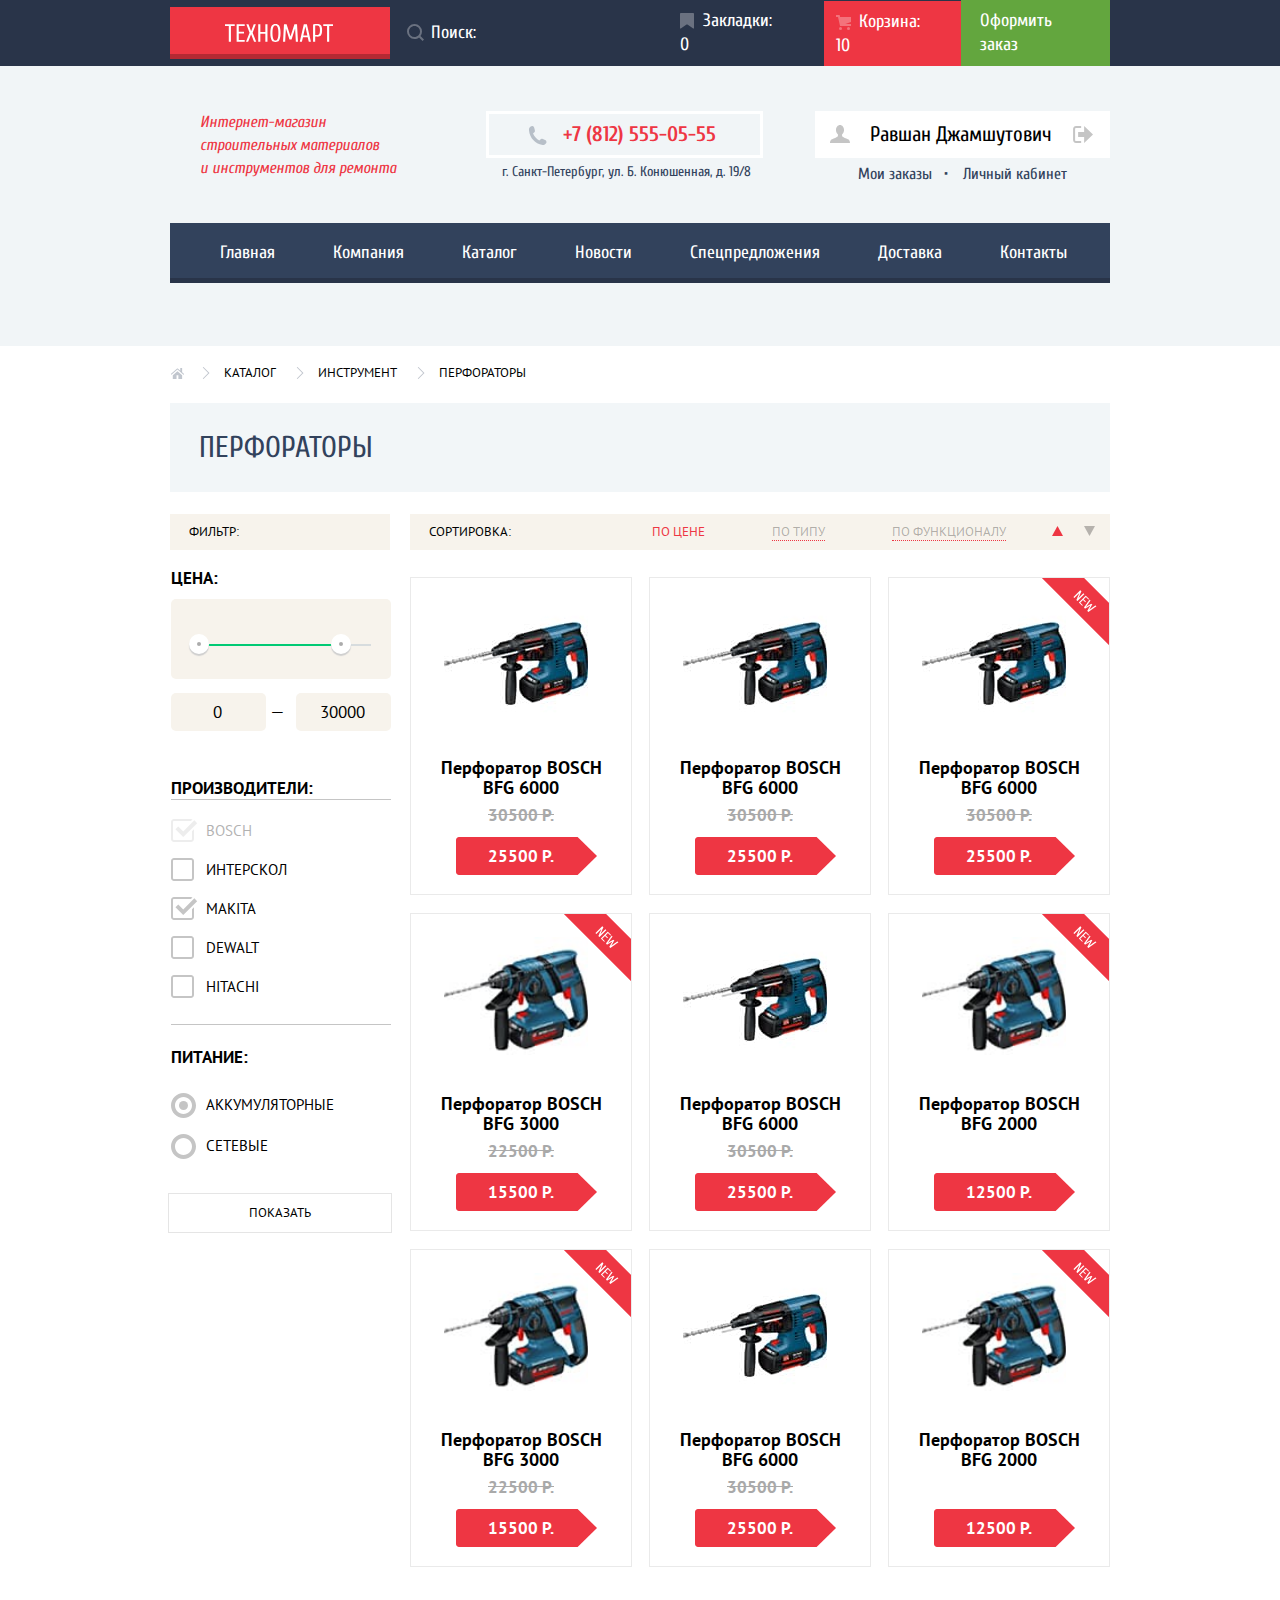
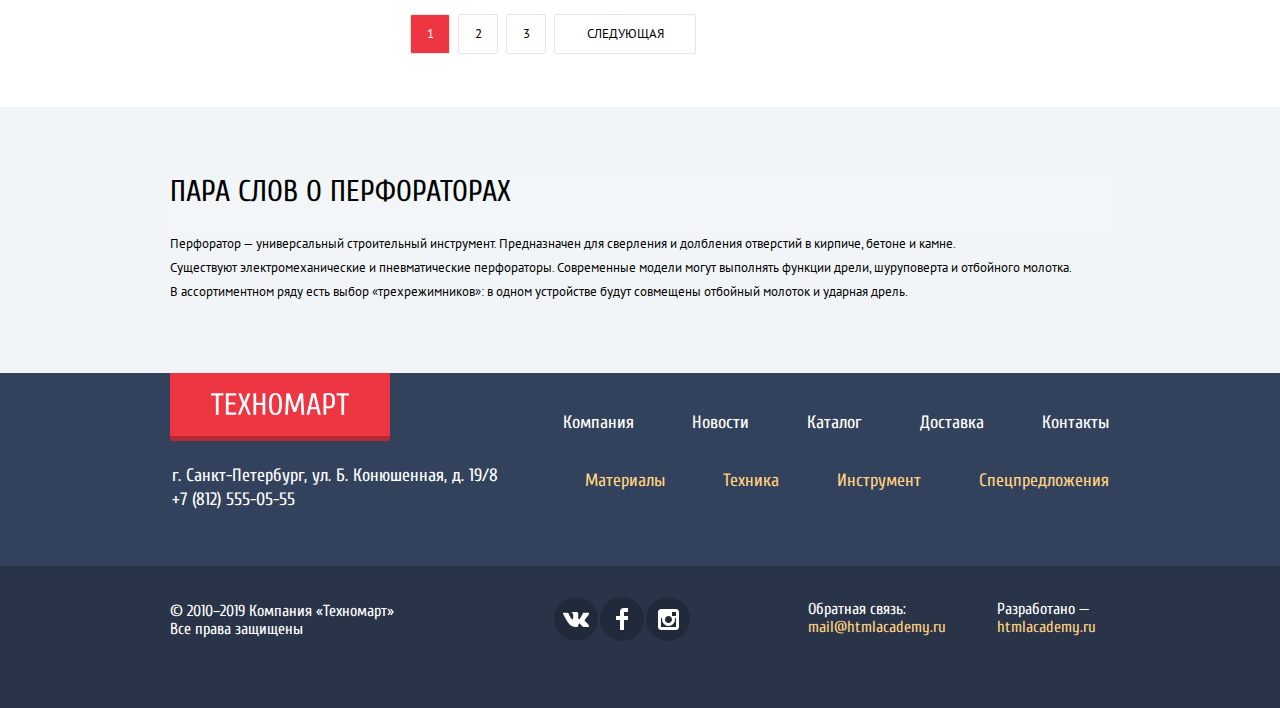
==== commit 005387fe: "Правки" ====
--- a/catalog.html
+++ b/catalog.html
@@ -1,461 +1,484 @@
 <!DOCTYPE html>
 <html lang="ru">
-  <head>
+
+<head>
     <meta charset="utf-8">
     <title>Интернет-магазин «Техномарт»</title>
     <link href="https://fonts.googleapis.com/css2?family=Cuprum:ital,wght@0,400;0,700;1,400&family=PT+Sans:wght@400;700&display=swap" rel="stylesheet">
     <link href="css/normalize.css" rel="stylesheet">
-    <link href="css/style.css" rel="stylesheet">  
-  </head>
-  <body class="page-body">
+    <link href="css/style.css" rel="stylesheet">
+</head>
+
+<body class="page-body">
     <header class="header header--catalog">
-      <div class="header-wrap header-wrap--catalog">
-        <div class="container container--header">
-          <a class="logo logo--position" href="index.html">
-            <img src="img/logo-technomart.svg" width="108" height="18" alt="Техномарт">
-          </a>
-          <form class="search-form" action="#" method="get">
-            <input class="search-form__input" type="text" name="search" id="search" placeholder="Поиск:">
-            <svg class="icon-search" xmlns="http://www.w3.org/2000/svg" width="17" height="17"><path fill="#fff" d="M17 15.586l-3.542-3.542A7.465 7.465 0 0015 7.5 7.5 7.5 0 107.5 15c1.71 0 3.282-.579 4.544-1.542L15.586 17 17 15.586zM2 7.5C2 4.467 4.467 2 7.5 2 10.532 2 13 4.467 13 7.5c0 3.032-2.468 5.5-5.5 5.5A5.506 5.506 0 012 7.5z"/></svg>
-          </form>
-          <a class="header-bookmark" href="#">Закладки: 0</a>
-          <a class="header-basket" href="#">Корзина: 0</a>
-          <a class="header-order" href="#">Оформить заказ</a>
-        </div>
-      </div>
-      <div class="container">
-        <div class="header-wrapper header-wrapper--catalog">
-          <p class="header-title">
-            Интернет-магазин
-            строительных материалов
-            и&nbspинструментов для ремонта
-          </p>
-          <section class="header-info">
-            <h3 class="visually-hidden">Наши контакты</h3>
-            <a class="header-info__tel" href="tel:+78125550555">+7 (812) 555-05-55</a>
-            <p class="header-info__adress">г. Санкт-Петербург, ул. Б. Конюшенная, д. 19/8</p>
-          </section>
-          <section class="header-cabinet">
-            <h3 class="visually-hidden">Личный кабинет</h3>
-            <div class="header-cabinet__button">
-              <a class="header-cabinet__link--name" href="#">
-                <svg class="icon-user" xmlns="http://www.w3.org/2000/svg" width="20" height="18"><path fill="#c5c5c5" d="M17.881 14.166c-2.144-.735-4.256-1.666-5.207-2.39-.657-.501-.77-1.618-.517-2.415 1.118-.903 1.864-2.477 1.864-4.278C14.021 2.276 12.221 0 10 0S5.979 2.276 5.979 5.083c0 1.801.746 3.374 1.863 4.277.253.798.141 1.915-.517 2.416-.95.724-3.063 1.654-5.207 2.39S0 18 0 18h20s.025-3.099-2.119-3.834z"/></svg>
-                Равшан Джамшутович
-              </a>
-              <a class="header-cabinet__link--logout" href="#">
-                <svg class="icon-logout" xmlns="http://www.w3.org/2000/svg" width="21" height="17"><g fill="#c5c5c5"><path d="M21 8.5L12.125 0v6h-6v5h6v6z"/><path d="M3.106 13.952V3.048c.018-.376.171-1.057 1.01-1.057h5.027V0H4.116C1.938 0 1.112 1.81 1.087 3.027v10.946C1.112 15.189 1.938 17 4.116 17h5.027v-1.99H4.116c-.839 0-.992-.683-1.01-1.058z"/></g></svg>
-              </a>
-            </div> 
-            <ul class="header-cabinet__list" >
-              <li>
-                <a class="header-cabinet__link" href="#">Мои заказы</a>
-              </li>
-              <li>
-                <a class="header-cabinet__link header-cabinet__link--bullit" href="#">Личный кабинет</a>
-              </li>
-            </ul>
-          </div>  
-        </section>
-        <nav class="header-nav">
-          <ul class="header-nav__list">
-            <li class="header-nav__item">
-              <a class="header-nav__link" href="index.html">Главная</a>
-            </li>
-            <li class="header-nav__item">
-              <a class="header-nav__link" href="#">Компания</a>
-            </li>
-            <li class="header-nav__item">
-              <a class="header-nav__link">Каталог</a>
-            </li>
-            <li class="header-nav__item">
-              <a class="header-nav__link" href="#">Новости</a>
-            </li>
-            <li class="header-nav__item">
-              <a class="header-nav__link" href="#">Спецпредложения</a>
-            </li>
-            <li class="header-nav__item">
-              <a class="header-nav__link" href="#">Доставка</a>
-            </li>
-            <li class="header-nav__item">
-              <a class="header-nav__link" href="#">Контакты</a>
-            </li>
-          </ul>
-        </nav>
-      </div>  
+        <div class="header-wrap header-wrap--catalog">
+            <div class="container container--header">
+                <a class="logo logo--position" href="index.html">
+                    <img src="img/logo-technomart.svg" width="108" height="18" alt="Техномарт">
+                </a>
+                <form class="search-form" action="#" method="get">
+                    <input class="search-form__input" type="text" name="search" id="search" placeholder="Поиск:">
+                    <svg class="icon-search" xmlns="http://www.w3.org/2000/svg" width="17" height="17">
+                        <path fill="#fff" d="M17 15.586l-3.542-3.542A7.465 7.465 0 0015 7.5 7.5 7.5 0 107.5 15c1.71 0 3.282-.579 4.544-1.542L15.586 17 17 15.586zM2 7.5C2 4.467 4.467 2 7.5 2 10.532 2 13 4.467 13 7.5c0 3.032-2.468 5.5-5.5 5.5A5.506 5.506 0 012 7.5z" /></svg>
+                </form>
+                <a class="header-bookmark" href="#">Закладки: 0</a>
+                <a class="header-basket header-basket--catalog" href="#">Корзина: 10</a>
+                <a class="header-order" href="#">Оформить заказ</a>
+            </div>
+        </div>
+        <div class="container">
+            <div class="header-wrapper header-wrapper--catalog">
+                <p class="header-title">
+                    Интернет-магазин
+                    строительных материалов<br>
+                    и инструментов для ремонта
+                </p>
+                <section class="header-info">
+                    <h3 class="visually-hidden">Наши контакты</h3>
+                    <a class="header-info__tel" href="tel:+78125550555">+7 (812) 555-05-55</a>
+                    <p class="header-info__adress">г. Санкт-Петербург, ул. Б. Конюшенная, д. 19/8</p>
+                </section>
+                <section class="header-cabinet">
+                    <h3 class="visually-hidden">Личный кабинет</h3>
+                    <div class="header-cabinet__button">
+                        <a class="header-cabinet__link--name" href="#">
+                            <svg class="icon-user" xmlns="http://www.w3.org/2000/svg" width="20" height="18">
+                                <path fill="#c5c5c5" d="M17.881 14.166c-2.144-.735-4.256-1.666-5.207-2.39-.657-.501-.77-1.618-.517-2.415 1.118-.903 1.864-2.477 1.864-4.278C14.021 2.276 12.221 0 10 0S5.979 2.276 5.979 5.083c0 1.801.746 3.374 1.863 4.277.253.798.141 1.915-.517 2.416-.95.724-3.063 1.654-5.207 2.39S0 18 0 18h20s.025-3.099-2.119-3.834z" /></svg>
+                            Равшан Джамшутович
+                        </a>
+                        <a class="header-cabinet__link--logout" href="#">
+                            <svg class="icon-logout" xmlns="http://www.w3.org/2000/svg" width="21" height="17">
+                                <g fill="#c5c5c5">
+                                    <path d="M21 8.5L12.125 0v6h-6v5h6v6z" />
+                                    <path d="M3.106 13.952V3.048c.018-.376.171-1.057 1.01-1.057h5.027V0H4.116C1.938 0 1.112 1.81 1.087 3.027v10.946C1.112 15.189 1.938 17 4.116 17h5.027v-1.99H4.116c-.839 0-.992-.683-1.01-1.058z" />
+                                </g>
+                            </svg>
+                        </a>
+                    </div>
+                    <ul class="header-cabinet__list">
+                        <li>
+                            <a class="header-cabinet__link" href="#">Мои заказы</a>
+                        </li>
+                        <li>
+                            <a class="header-cabinet__link header-cabinet__link--bullit" href="#">Личный кабинет</a>
+                        </li>
+                    </ul>
+                </section>
+            </div>
+            <nav class="header-nav">
+                <ul class="header-nav__list">
+                    <li class="header-nav__item">
+                        <a class="header-nav__link" href="index.html">Главная</a>
+                    </li>
+                    <li class="header-nav__item">
+                        <a class="header-nav__link" href="#">Компания</a>
+                    </li>
+                    <li class="header-nav__item">
+                        <a class="header-nav__link">Каталог</a>
+                    </li>
+                    <li class="header-nav__item">
+                        <a class="header-nav__link" href="#">Новости</a>
+                    </li>
+                    <li class="header-nav__item">
+                        <a class="header-nav__link" href="#">Спецпредложения</a>
+                    </li>
+                    <li class="header-nav__item">
+                        <a class="header-nav__link" href="#">Доставка</a>
+                    </li>
+                    <li class="header-nav__item">
+                        <a class="header-nav__link" href="#">Контакты</a>
+                    </li>
+                </ul>
+            </nav>
+        </div>
     </header>
     <main class="catalog-main">
-      <div class="container">
-        <div class="breadcrumbs">
-          <ul class="breadcrumbs__list">
-            <li class="breadcrumbs__item">
-              <a class="breadcrumbs__link" href="index.html" aria-label="Главная страница">
-                <img src="img/icon-home.svg" alt="">
-              </a>
-            </li>
-            <li class="breadcrumbs__item">
-              <a class="breadcrumbs__link">Каталог</a>
-            </li>
-            <li class="breadcrumbs__item">
-              <a class="breadcrumbs__link" href="#">Инструмент</a>
-            </li>
-            <li>
-              <a class="breadcrumbs__link" href="#">Перфораторы</a>
-            </li>
-          </ul>
-        </div>
-        <h1 class="catalog-title catalog-title--main-product">Перфораторы</h1>
-        <div class="catalog-wrapper">
-          <section class="filter">
-            <h3 class="filter-title filter-title--filter">Фильтр:</h3>
-            <form class="filter__form" action="https://echo.htmlacademy.ru" method="get">
-              <fieldset class="filter__fieldset filter__fieldset--price">
-                <legend class="filter__legend">Цена:</legend>
-                <div class="range-filter">
-                  <div class="range-controls">
-                    <div class="scale">
-                      <div class="bar"></div>
-                    </div>
-                    <div class="toggle toggle-min"></div>
-                    <div class="toggle toggle-max"></div>
-                  </div>
-                  <div class="price-controls">
-                    <label class="min-price">
-                      <input class="price-controls__input" type="number" name="min-price" value="0">
-                      —
-                    </label>
-                    <label class="max-price">
-                      <input class="price-controls__input" type="number" name="max-price" value="30000">
-                    </label>
-                  </div>
+        <div class="container">
+            <div class="breadcrumbs">
+                <ul class="breadcrumbs__list">
+                    <li class="breadcrumbs__item">
+                        <a class="breadcrumbs__link" href="index.html" aria-label="Главная страница">
+                            <img class="breadcrumbs__home" src="img/icon-home.svg" width="14" height="12"  alt="">
+                        </a>
+                    </li>
+                    <li class="breadcrumbs__item">
+                        <a class="breadcrumbs__link">Каталог</a>
+                    </li>
+                    <li class="breadcrumbs__item">
+                        <a class="breadcrumbs__link" href="#">Инструмент</a>
+                    </li>
+                    <li>
+                        <a class="breadcrumbs__link" href="#">Перфораторы</a>
+                    </li>
+                </ul>
+            </div>
+            <h1 class="catalog-title catalog-title--main-product">Перфораторы</h1>
+            <div class="catalog-wrapper">
+                <section class="filter">
+                    <h3 class="filter-title filter-title--filter">Фильтр:</h3>
+                    <form class="filter__form" action="https://echo.htmlacademy.ru" method="get">
+                        <fieldset class="filter__fieldset filter__fieldset--price">
+                            <legend class="filter__legend">Цена:</legend>
+                            <div class="range-filter">
+                                <div class="range-controls">
+                                    <div class="scale">
+                                        <div class="bar"></div>
+                                    </div>
+                                    <div class="toggle toggle-min"></div>
+                                    <div class="toggle toggle-max"></div>
+                                </div>
+                                <div class="price-controls">
+                                    <label class="min-price">
+                                        <input class="price-controls__input" type="number" name="min-price" value="0">
+                                        —
+                                    </label>
+                                    <label class="max-price">
+                                        <input class="price-controls__input" type="number" name="max-price" value="30000">
+                                    </label>
+                                </div>
+                            </div>
+                        </fieldset>
+                        <fieldset class="filter__fieldset filter__fieldset--manufactures">
+                            <legend class="filter__legend filter__legend--manufactures">Производители:</legend>
+                            <ul class="filter__list">
+                                <li class="filter__item">
+                                    <label class="check option">
+                                        <input class="check__input" type="checkbox" name="bosch" id="filter-bosch" checked disabled>
+                                        <span class="check__box"></span>
+                                        <span class="check__text">Bosch</span>
+                                    </label>
+                                </li>
+                                <li class="filter__item">
+                                    <label class="check option">
+                                        <input class="check__input" type="checkbox" name="interskol" id="filter-interskol">
+                                        <span class="check__box"></span>
+                                        <span class="check__text">Интерскол</span>
+                                    </label>
+                                </li>
+                                <li class="filter__item">
+                                    <label class="check option">
+                                        <input class="check__input" type="checkbox" name="makita" id="filter-makita" checked>
+                                        <span class="check__box"></span>
+                                        <span class="check__text">Makita</span>
+                                    </label>
+                                </li>
+                                <li class="filter__item">
+                                    <label class="check option">
+                                        <input class="check__input" type="checkbox" name="dewalt" id="filter-dewalt">
+                                        <span class="check__box"></span>
+                                        <span class="check__text">Dewalt</span>
+                                    </label>
+                                </li>
+                                <li class="filter__item">
+                                    <label class="check option">
+                                        <input class="check__input" type="checkbox" name="hitachi" id="filter-hitachi">
+                                        <span class="check__box"></span>
+                                        <span class="check__text">Hitachi</span>
+                                    </label>
+                                </li>
+                            </ul>
+                        </fieldset>
+                        <fieldset class="filter__fieldset filter__fieldset--charge">
+                            <legend class="filter__legend filter__legend--charge">Питание:</legend>
+                            <ul class="filter__list">
+                                <li class="filter__item filter__item--charge">
+                                    <label class="radio option">
+                                        <input class="radio__input" type="radio" name="charge" value="accum" id="filter-accum" checked>
+                                        <span class="radio__button"></span>
+                                        Аккумуляторные</label>
+                                </li>
+                                <li class="filter__item">
+                                    <label class="radio option">
+                                        <input class="radio__input" type="radio" name="charge" value="wire" id="filter-wire">
+                                        <span class="radio__button"></span>
+                                        Сетевые</label>
+                                </li>
+                            </ul>
+                        </fieldset>
+                        <button class="filter__button" type="submit">Показать</button>
+                    </form>
+                </section>
+                <div class="catalog-wrap">
+                    <section class="sort">
+                        <h3 class="filter-title filter-title--sort">Сортировка:</h3>
+                        <ul class="sort__list">
+                            <li class="sort__item">
+                                <a class="sort__link sort__link--active" href="#"> По цене</a>
+                            </li>
+                            <li class="sort__item">
+                                <a class="sort__link" href="#">По типу</a>
+                            </li>
+                            <li class="sort__item">
+                                <a class="sort__link" href="#"> По функционалу</a>
+                            </li>
+                        </ul>
+                        <ul class="sort__list sort__list--arrows">
+                            <!--Стрелки-->
+                            <li class="sort__arrow-up">
+                                <a href="#">
+                                    <svg class="icon-arrow icon-arrow-up arrow--active" xmlns="http://www.w3.org/2000/svg" width="11" height="10">
+                                        <path fill="#231F20" d="M5.5 0L0 10h11z" /></svg>
+                                </a>
+                            </li>
+                            <li class="sort__arrow-down">
+                                <a href="#">
+                                    <svg class="icon-arrow icon-arrow-down" xmlns="http://www.w3.org/2000/svg" width="11" height="10">
+                                        <path fill="#231F20" d="M5.5 10L0 0h11" /></svg>
+                                </a>
+                            </li>
+                        </ul>
+                    </section>
+                    <section class="drills">
+                        <h2 class="visually-hidden">Карточки товаров</h2>
+                        <ul class="drills__list">
+                            <li class="drills__item">
+                                <article class="card-product">
+                                    <img class="card-product__img" src="img/6000.jpg" width="144" height="128" alt="Перфоратор BOSCH BFG 6000">
+                                    <h3 class="card-product__title">
+                                        Перфоратор BOSCH BFG 6000
+                                    </h3>
+                                    <p class="card-product__price card-product__price--last">30500 Р.</p>
+                                    <p class="card-product__price card-product__price--now">25500 Р.</p>
+                                    <div class="buttons-wrap">
+                                        <a href="#" class="card-product__button card-product__button--buy">Купить</a>
+                                        <a href="#" class="card-product__button card-product__button--bookmark">В Закладки</a>
+                                    </div>
+                                </article>
+                            </li>
+                            <li class="drills__item">
+                                <article class="card-product">
+                                    <img class="card-product__img" src="img/6000.jpg" width="144" height="128" alt="Перфоратор BOSCH BFG 6000">
+                                    <h3 class="card-product__title">
+                                        Перфоратор BOSCH BFG 6000
+                                    </h3>
+                                    <p class="card-product__price card-product__price--last">30500 Р.</p>
+                                    <p class="card-product__price card-product__price--now">25500 Р.</p>
+                                    <div class="buttons-wrap">
+                                        <a href="#" class="card-product__button card-product__button--buy">Купить</a>
+                                        <a href="#" class="card-product__button card-product__button--bookmark">В Закладки</a>
+                                    </div>
+                                </article>
+                            </li>
+                            <li class="drills__item">
+                                <article class="card-product label-new">
+                                    <img class="card-product__img" src="img/6000.jpg" width="144" height="128" alt="Перфоратор BOSCH BFG 6000">
+                                    <!--New-->
+                                    <h3 class="card-product__title">
+                                        Перфоратор BOSCH BFG 6000
+                                    </h3>
+                                    <p class="card-product__price card-product__price--last">30500 Р.</p>
+                                    <p class="card-product__price card-product__price--now">25500 Р.</p>
+                                    <div class="buttons-wrap">
+                                        <a href="#" class="card-product__button card-product__button--buy">Купить</a>
+                                        <a href="#" class="card-product__button card-product__button--bookmark">В Закладки</a>
+                                    </div>
+                                </article>
+                            </li>
+                            <li class="drills__item">
+                                <article class="card-product label-new">
+                                    <img class="card-product__img" src="img/3000.jpg" width="144" height="128" alt="Перфоратор BOSCH BFG 3000">
+                                    <!--New-->
+                                    <h3 class="card-product__title">
+                                        Перфоратор BOSCH BFG 3000
+                                    </h3>
+                                    <p class="card-product__price card-product__price--last">22500 Р.</p>
+                                    <p class="card-product__price card-product__price--now">15500 Р.</p>
+                                    <div class="buttons-wrap">
+                                        <a href="#" class="card-product__button card-product__button--buy">Купить</a>
+                                        <a href="#" class="card-product__button card-product__button--bookmark">В Закладки</a>
+                                    </div>
+                                </article>
+                            </li>
+                            <li class="drills__item">
+                                <article class="card-product">
+                                    <img class="card-product__img" src="img/6000.jpg" width="144" height="128" alt="Перфоратор BOSCH BFG 6000">
+                                    <h3 class="card-product__title">
+                                        Перфоратор BOSCH BFG 6000
+                                    </h3>
+                                    <p class="card-product__price card-product__price--last">30500 Р.</p>
+                                    <p class="card-product__price card-product__price--now">25500 Р.</p>
+                                    <div class="buttons-wrap">
+                                        <a href="#" class="card-product__button card-product__button--buy">Купить</a>
+                                        <a href="#" class="card-product__button card-product__button--bookmark">В Закладки</a>
+                                    </div>
+                                </article>
+                            </li>
+                            <li class="drills__item">
+                                <article class="card-product label-new">
+                                    <img class="card-product__img" src="img/2000.jpg" width="144" height="128" alt="Перфоратор BOSCH BFG 2000">
+                                    <!--New-->
+                                    <h3 class="card-product__title">
+                                        Перфоратор BOSCH BFG 2000
+                                    </h3>
+                                    <p class="card-product__price card-product__price--last blind-element">15000 Р.</p>
+                                    <!--Заглушка-->
+                                    <p class="card-product__price card-product__price--now">12500 Р.</p>
+                                    <div class="buttons-wrap">
+                                        <a href="#" class="card-product__button card-product__button--buy">Купить</a>
+                                        <a href="#" class="card-product__button card-product__button--bookmark">В Закладки</a>
+                                    </div>
+                                </article>
+                            </li>
+                            <li class="drills__item">
+                                <article class="card-product label-new">
+                                    <img class="card-product__img" src="img/3000.jpg" width="144" height="128" alt="Перфоратор BOSCH BFG 3000">
+                                    <!--New-->
+                                    <h3 class="card-product__title">
+                                        Перфоратор BOSCH BFG 3000
+                                    </h3>
+                                    <p class="card-product__price card-product__price--last">22500 Р.</p>
+                                    <p class="card-product__price card-product__price--now">15500 Р.</p>
+                                    <div class="buttons-wrap">
+                                        <a href="#" class="card-product__button card-product__button--buy">Купить</a>
+                                        <a href="#" class="card-product__button card-product__button--bookmark">В Закладки</a>
+                                    </div>
+                                </article>
+                            </li>
+                            <li class="drills__item">
+                                <article class="card-product">
+                                    <img class="card-product__img" src="img/6000.jpg" width="144" height="128" alt="Перфоратор BOSCH BFG 6000">
+                                    <h3 class="card-product__title">
+                                        Перфоратор BOSCH BFG 6000
+                                    </h3>
+                                    <p class="card-product__price card-product__price--last">30500 Р.</p>
+                                    <p class="card-product__price card-product__price--now">25500 Р.</p>
+                                    <div class="buttons-wrap">
+                                        <a href="#" class="card-product__button card-product__button--buy">Купить</a>
+                                        <a href="#" class="card-product__button card-product__button--bookmark">В Закладки</a>
+                                    </div>
+                                </article>
+                            </li>
+                            <li class="drills__item">
+                                <article class="card-product label-new">
+                                    <img class="card-product__img" src="img/2000.jpg" width="144" height="128" alt="Перфоратор BOSCH BFG 2000">
+                                    <!--New-->
+                                    <h3 class="card-product__title">
+                                        Перфоратор BOSCH BFG 2000
+                                    </h3>
+                                    <p class="card-product__price card-product__price--last blind-element">15000 Р.</p>
+                                    <!--Заглушка-->
+                                    <p class="card-product__price card-product__price--now">12500 Р.</p>
+                                    <div class="buttons-wrap">
+                                        <a href="#" class="card-product__button card-product__button--buy">Купить</a>
+                                        <a href="#" class="card-product__button card-product__button--bookmark">В Закладки</a>
+                                    </div>
+                                </article>
+                            </li>
+                        </ul>
+                    </section>
+                    <ul class="pagination">
+                        <li class="pagination__item">
+                            <a class="pagination__link pagination__link--active">1</a>
+                        </li>
+                        <li class="pagination__item">
+                            <a class="pagination__link" href="#">2</a>
+                        </li>
+                        <li class="pagination__item">
+                            <a class="pagination__link" href="#">3</a>
+                        </li>
+                        <li class="pagination__item">
+                            <a class="pagination__link pagination__link--next " href="#">Следующая</a>
+                        </li>
+                    </ul>
                 </div>
-              </fieldset>
-              <fieldset class="filter__fieldset filter__fieldset--manufactures">
-                <legend class="filter__legend filter__legend--manufactures">Производители:</legend>
-                <ul class="filter__list">
-                  <li class="filter__item">
-                    <label class="check option">
-                      <input class="check__input" type="checkbox" name="bosch" id="filter-bosch" checked>
-                      <span class="check__box"></span>
-                      <span class="check__text">Bosch</span>
-                    </label>
-                  </li>
-                  <li class="filter__item">
-                    <label class="check option">
-                      <input class="check__input" type="checkbox" name="interskol" id="filter-interskol">
-                      <span class="check__box"></span>
-                      <span class="check__text">Интерскол</span>
-                    </label>
-                  </li>
-                  <li class="filter__item">
-                    <label class="check option">
-                      <input class="check__input" type="checkbox" name="makita" id="filter-makita" checked>
-                      <span class="check__box"></span>
-                      <span class="check__text">Makita</span>
-                    </label>
-                  </li>
-                  <li class="filter__item">
-                    <label class="check option">
-                      <input class="check__input" type="checkbox" name="dewalt" id="filter-dewalt" >
-                      <span class="check__box"></span>
-                      <span class="check__text">Dewalt</span>
-                    </label>
-                  </li>
-                  <li class="filter__item">
-                    <label class="check option">
-                      <input class="check__input" type="checkbox" name="hitachi" id="filter-hitachi">
-                      <span class="check__box"></span>
-                      <span class="check__text">Hitachi</span>
-                    </label>
-                  </li>
-                </ul>
-              </fieldset>
-              <fieldset class="filter__fieldset filter__fieldset--charge">
-                <legend class="filter__legend filter__legend--charge">Питание:</legend>
-                <ul class="filter__list">
-                  <li class="filter__item filter__item--charge">
-                    <label class="radio option">
-                    <input class="radio__input" type="radio" name="charge" value="accum" id="filter-accum" checked>
-                    <span class="radio__button"></span>
-                    Аккумуляторные</label>
-                  </li>
-                  <li class="filter__item">
-                    <label class="radio option">
-                    <input class="radio__input" type="radio" name="charge" value="wire" id="filter-wire" >
-                    <span class="radio__button"></span>
-                    Сетевые</label>
-                  </li>
-                </ul>
-              </fieldset>
-              <button class="filter__button" type="submit">Показать</button>
-            </form>
-          </section>
-          <div class="catalog-wrap">
-            <section class="sort">
-              <h3 class="filter-title filter-title--sort">Сортировка:</h3>
-              <ul class="sort__list">
-                <li class="sort__item">
-                  <a class="sort__link sort__link--active" href="#"> По цене</a>
-                </li>
-                <li class="sort__item">
-                  <a class="sort__link" href="#">По типу</a>
-                </li>
-                <li class="sort__item">
-                  <a class="sort__link" href="#"> По функционалу</a>
-                </li>
-              </ul>
-              <ul class="sort__list sort__list--arrows"> <!--Стрелки-->
-                <li class="sort__arrow-up">
-                  <a href="#">
-                    <svg class="icon-arrow icon-arrow-up arrow--active" xmlns="http://www.w3.org/2000/svg" width="11" height="10"><path fill="#231F20" d="M5.5 0L0 10h11z"/></svg>
-                  </a>
-                </li>
-                <li class="sort__arrow-down">
-                  <a href="#">
-                    <svg class="icon-arrow icon-arrow-down" xmlns="http://www.w3.org/2000/svg" width="11" height="10"><path fill="#231F20" d="M5.5 10L0 0h11"/></svg>
-                  </a>
-                </li>
-              </ul>
-            </section>
-            <section class="drills">
-              <h2 class="visually-hidden">Карточки товаров</h2>
-              <ul class="drills__list">
-                <li class="drills__item">
-                  <article class="card-product">
-                    <img class="card-product__img" src="img/6000.jpg" width="144" height="128" alt="Перфоратор BOSCH BFG 6000">
-                    <h3 class="card-product__title">
-                      Перфоратор BOSCH BFG 6000
-                    </h3>
-                    <p class="card-product__price card-product__price--last">30500 Р.</p>
-                    <p class="card-product__price card-product__price--now">25500 Р.</p>
-                    <div class="buttons-wrap">
-                      <a href="#" alt="" class="card-product__button card-product__button--buy">Купить</a> 
-                      <a href="#" alt="" class="card-product__button card-product__button--bookmark">В Закладки</a>
-                    </div>
-                  </article>
-                </li>
-                <li class="drills__item">
-                  <article class="card-product">
-                    <img class="card-product__img" src="img/6000.jpg" width="144" height="128" alt="Перфоратор BOSCH BFG 6000">
-                    <h3 class="card-product__title">
-                      Перфоратор BOSCH BFG 6000
-                    </h3>
-                    <p class="card-product__price card-product__price--last">30500 Р.</p>
-                    <p class="card-product__price card-product__price--now">25500 Р.</p>
-                    <div class="buttons-wrap">
-                      <a href="#" alt="" class="card-product__button card-product__button--buy">Купить</a> 
-                      <a href="#" alt="" class="card-product__button card-product__button--bookmark">В Закладки</a>
-                    </div>
-                  </article>
-                </li>
-                <li class="drills__item">
-                  <article class="card-product label-new">
-                    <img class="card-product__img" src="img/6000.jpg" width="144" height="128" alt="Перфоратор BOSCH BFG 6000"> <!--New-->
-                    <h3 class="card-product__title">
-                      Перфоратор BOSCH BFG 6000
-                    </h3>
-                    <p class="card-product__price card-product__price--last">30500 Р.</p>
-                    <p class="card-product__price card-product__price--now">25500 Р.</p>
-                    <div class="buttons-wrap">
-                      <a href="#" alt="" class="card-product__button card-product__button--buy">Купить</a> 
-                      <a href="#" alt="" class="card-product__button card-product__button--bookmark">В Закладки</a>
-                    </div>
-                  </article>
-                </li>
-                <li class="drills__item">
-                  <article class="card-product label-new">
-                    <img class="card-product__img" src="img/3000.jpg" width="144" height="128" alt="Перфоратор BOSCH BFG 3000"> <!--New-->
-                    <h3 class="card-product__title">
-                      Перфоратор BOSCH BFG 3000
-                    </h3>
-                    <p class="card-product__price card-product__price--last">22500 Р.</p>
-                    <p class="card-product__price card-product__price--now">15500 Р.</p>
-                    <div class="buttons-wrap">
-                      <a href="#" alt="" class="card-product__button card-product__button--buy">Купить</a> 
-                      <a href="#" alt="" class="card-product__button card-product__button--bookmark">В Закладки</a>
-                    </div>
-                  </article> 
-                </li>
-                <li class="drills__item">
-                  <article class="card-product">
-                    <img class="card-product__img" src="img/6000.jpg" width="144" height="128" alt="Перфоратор BOSCH BFG 6000">
-                    <h3 class="card-product__title">
-                      Перфоратор BOSCH BFG 6000
-                    </h3>
-                    <p class="card-product__price card-product__price--last">30500 Р.</p>
-                    <p class="card-product__price card-product__price--now">25500 Р.</p>
-                    <div class="buttons-wrap">
-                      <a href="#" alt="" class="card-product__button card-product__button--buy">Купить</a> 
-                      <a href="#" alt="" class="card-product__button card-product__button--bookmark">В Закладки</a>
-                    </div>
-                </li>
-                <li class="drills__item">
-                  <article class="card-product label-new">
-                    <img class="card-product__img" src="img/2000.jpg" width="144" height="128" alt="Перфоратор BOSCH BFG 2000"> <!--New-->
-                    <h3 class="card-product__title">
-                      Перфоратор BOSCH BFG 2000
-                    </h3>
-                    <p class="card-product__price card-product__price--last blind-element">15000 Р.</p> <!--Заглушка-->
-                    <p class="card-product__price card-product__price--now">12500 Р.</p>
-                    <div class="buttons-wrap">
-                      <a href="#" alt="" class="card-product__button card-product__button--buy">Купить</a> 
-                      <a href="#" alt="" class="card-product__button card-product__button--bookmark">В Закладки</a>
-                    </div>
-                  </article>
-                </li>
-                <li class="drills__item">
-                  <article class="card-product label-new">
-                    <img class="card-product__img" src="img/3000.jpg" width="144" height="128" alt="Перфоратор BOSCH BFG 3000"> <!--New-->
-                    <h3 class="card-product__title">
-                      Перфоратор BOSCH BFG 3000
-                    </h3>
-                    <p class="card-product__price card-product__price--last">22500 Р.</p>
-                    <p class="card-product__price card-product__price--now">15500 Р.</p>
-                    <div class="buttons-wrap">
-                      <a href="#" alt="" class="card-product__button card-product__button--buy">Купить</a> 
-                      <a href="#" alt="" class="card-product__button card-product__button--bookmark">В Закладки</a>
-                    </div>
-                  </article>
-                </li>
-                <li class="drills__item">
-                  <article class="card-product">
-                    <img class="card-product__img" src="img/6000.jpg" width="144" height="128" alt="Перфоратор BOSCH BFG 6000">
-                    <h3 class="card-product__title">
-                      Перфоратор BOSCH BFG 6000
-                    </h3>
-                    <p class="card-product__price card-product__price--last">30500 Р.</p>
-                    <p class="card-product__price card-product__price--now">25500 Р.</p>
-                    <div class="buttons-wrap">
-                      <a href="#" alt="" class="card-product__button card-product__button--buy">Купить</a> 
-                      <a href="#" alt="" class="card-product__button card-product__button--bookmark">В Закладки</a>
-                    </div>
-                </li>
-                <li class="drills__item">
-                  <article class="card-product label-new">
-                    <img class="card-product__img" src="img/2000.jpg" width="144" height="128" alt="Перфоратор BOSCH BFG 2000"> <!--New-->
-                    <h3 class="card-product__title">
-                      Перфоратор BOSCH BFG 2000
-                    </h3>
-                    <p class="card-product__price card-product__price--last blind-element">15000 Р.</p> <!--Заглушка-->
-                    <p class="card-product__price card-product__price--now">12500 Р.</p>
-                    <div class="buttons-wrap">
-                      <a href="#" alt="" class="card-product__button card-product__button--buy">Купить</a> 
-                      <a href="#" alt="" class="card-product__button card-product__button--bookmark">В Закладки</a>
-                    </div>
-                  </article>
-                </li>
-              </ul>
-            </section> 
-            <ul class="pagination">
-              <li class="pagination__item">
-                <a class="pagination__link pagination__link--active">1</a>
-              </li>
-              <li class="pagination__item">
-                <a class="pagination__link" href="#">2</a>
-              </li>
-              <li class="pagination__item">
-                <a class="pagination__link" href="#">3</a>
-              </li>
-              <li class="pagination__item">
-                <a class="pagination__link pagination__link--next " href="#">Следующая</a>
-              </li>
-            </ul>
-          </div>
-        </div>
-      </div>  
-      <section class="about-drills">
-        <div class="container container--about-drills">
-          <h2 class="catalog-title catalog-title--about-drills">Пара слов о перфораторах</h2>
-          <p class="about-drills__text">Перфоратор — универсальный строительный инструмент. Предназначен для сверления и долбления отверстий в кирпиче, бетоне и камне.</p>
-          <p class="about-drills__text">Существуют электромеханические и пневматические перфораторы. Современные модели могут выполнять функции дрели, шуруповерта и отбойного молотка. </p>
-          <p class="about-drills__text">В ассортиментном ряду есть выбор «трехрежимников»: в одном устройстве будут совмещены отбойный молоток и ударная дрель.</p>
-        </div>
-      </section>
+            </div>
+        </div>
+        <section class="about-drills">
+            <div class="container container--about-drills">
+                <h2 class="catalog-title catalog-title--about-drills">Пара слов о перфораторах</h2>
+                <p class="about-drills__text">Перфоратор — универсальный строительный инструмент. Предназначен для сверления и долбления отверстий в кирпиче, бетоне и камне.</p>
+                <p class="about-drills__text">Существуют электромеханические и пневматические перфораторы. Современные модели могут выполнять функции дрели, шуруповерта и отбойного молотка. </p>
+                <p class="about-drills__text">В ассортиментном ряду есть выбор «трехрежимников»: в одном устройстве будут совмещены отбойный молоток и ударная дрель.</p>
+            </div>
+        </section>
     </main>
     <footer class="footer">
-      <div class="container container--footer">
-        <div class="footer-wrap">
-          <a class="logo logo--footer" href="index.html" aria-label="На главную"> 
-            <img src="img/logo-technomart.svg" width="138" height="23" alt="Логотип интернет-магазина Техномарт">
-          </a>
-          <section class="footer-info">
-            <h3 class="visually-hidden">Контактная информация</h3>
-            <p class="footer-info__adress">
-              г. Санкт-Петербург, ул. Б. Конюшенная, д. 19/8<br>
-              <a class="footer-info__tel" href="tel:+78125550555">+7 (812) 555-05-55</a>
-            </p> 
-            
-          </section>
-        </div>
-        <section class="footer-nav">
-          <h3 class="visually-hidden">Навигация</h3>
-          <ul class="footer-nav__list">
-            <li class="footer-nav__item">
-              <a class="footer-nav__link" href="#">Компания</a>
-            </li>
-            <li class="footer-nav__item">
-              <a class="footer-nav__link" href="#">Новости</a>
-            </li>
-            <li class="footer-nav__item">
-              <a>Каталог</a>
-            </li>
-            <li class="footer-nav__item">
-              <a class="footer-nav__link" href="#">Доставка</a>
-            </li>
-            <li class="footer-nav__item">
-              <a class="footer-nav__link" href="#">Контакты</a>
-            </li>
-          </ul>
-          <ul class="footer-nav__list">
-            <li class="footer-nav__item">
-              <a class="footer-nav__link footer-nav__link--yellow" href="#">Материалы</a>
-            </li>
-            <li class="footer-nav__item">
-              <a class="footer-nav__link footer-nav__link--yellow" href="#">Техника</a>
-            </li>
-            <li class="footer-nav__item">
-              <a class="footer-nav__link footer-nav__link--yellow" href="#">Инструмент</a>
-            </li>
-            <li class="footer-nav__item">
-              <a class="footer-nav__link footer-nav__link--yellow" href="#">Спецпредложения</a>
-            </li>
-          </ul>
-        </section>
-      </div>
-      <div class="footer-info footer-info--down">
         <div class="container container--footer">
-          <p class="copyright">&copy; 2010–2019 Компания «Техномарт»<br>
-            Все права защищены</p>
-            <ul class="social">
-              <li class="social__item">
-                <a class="social__link social__link--vk" href="#" aria-label="Вконтакте"></a>
-              </li>
-              <li class="social__item">
-                <a class="social__link social__link--fb" href="#" aria-label="Фейсбук"></a>
-              </li>
-              <li class="social__item">
-                <a class="social__link social__link--insta" href="#" aria-label="Инстаграм"></a>
-              </li>
-            </ul>
-          <div class="developer">
-            <p class="developer__item developer__item--feedback">
-              Обратная связь:<br>
-              <a class="developer__link" href="https://mail@htmlacademy.ru">mail@htmlacademy.ru</a>
-            </p>
-            <p class="developer__item">
-              Разработано —<br>
-              <a class="developer__link" href="https://htmlacademy.ru/intensive/htmlcss">htmlacademy.ru</a>
-            </p>
-          </div>  
-        </div>
-      </div>
+            <div class="footer-wrap">
+                <a class="logo logo--footer" href="index.html" aria-label="На главную">
+                    <img src="img/logo-technomart.svg" width="138" height="23" alt="Логотип интернет-магазина Техномарт">
+                </a>
+                <section class="footer-info">
+                    <h3 class="visually-hidden">Контактная информация</h3>
+                    <p class="footer-info__adress">
+                        г. Санкт-Петербург, ул. Б. Конюшенная, д. 19/8<br>
+                        <a class="footer-info__tel" href="tel:+78125550555">+7 (812) 555-05-55</a>
+                    </p>
+
+                </section>
+            </div>
+            <section class="footer-nav">
+                <h3 class="visually-hidden">Навигация</h3>
+                <ul class="footer-nav__list">
+                    <li class="footer-nav__item">
+                        <a class="footer-nav__link" href="#">Компания</a>
+                    </li>
+                    <li class="footer-nav__item">
+                        <a class="footer-nav__link" href="#">Новости</a>
+                    </li>
+                    <li class="footer-nav__item">
+                        <a>Каталог</a>
+                    </li>
+                    <li class="footer-nav__item">
+                        <a class="footer-nav__link" href="#">Доставка</a>
+                    </li>
+                    <li class="footer-nav__item">
+                        <a class="footer-nav__link" href="#">Контакты</a>
+                    </li>
+                </ul>
+                <ul class="footer-nav__list">
+                    <li class="footer-nav__item">
+                        <a class="footer-nav__link footer-nav__link--yellow" href="#">Материалы</a>
+                    </li>
+                    <li class="footer-nav__item">
+                        <a class="footer-nav__link footer-nav__link--yellow" href="#">Техника</a>
+                    </li>
+                    <li class="footer-nav__item">
+                        <a class="footer-nav__link footer-nav__link--yellow" href="#">Инструмент</a>
+                    </li>
+                    <li class="footer-nav__item">
+                        <a class="footer-nav__link footer-nav__link--yellow" href="#">Спецпредложения</a>
+                    </li>
+                </ul>
+            </section>
+        </div>
+        <div class="footer-info footer-info--down">
+            <div class="container container--footer">
+                <p class="copyright">&copy; 2010–2019 Компания «Техномарт»<br>
+                    Все права защищены</p>
+                <ul class="social">
+                    <li class="social__item">
+                        <a class="social__link social__link--vk" href="#" aria-label="Вконтакте"></a>
+                    </li>
+                    <li class="social__item">
+                        <a class="social__link social__link--fb" href="#" aria-label="Фейсбук"></a>
+                    </li>
+                    <li class="social__item">
+                        <a class="social__link social__link--insta" href="#" aria-label="Инстаграм"></a>
+                    </li>
+                </ul>
+                <div class="developer">
+                    <p class="developer__item developer__item--feedback">
+                        Обратная связь:<br>
+                        <a class="developer__link" href="https://mail@htmlacademy.ru">mail@htmlacademy.ru</a>
+                    </p>
+                    <p class="developer__item">
+                        Разработано —<br>
+                        <a class="developer__link" href="https://htmlacademy.ru/intensive/htmlcss">htmlacademy.ru</a>
+                    </p>
+                </div>
+            </div>
+        </div>
     </footer>
     <section class="popup-basket">
         <h3 class="popup-basket__title">Товар добавлен в корзину!</h3>
         <div class="popup-basket__wrap">
-          <a class="main-button main-button--basket" href="#">Оформить заказ</a>
-          <a class="main-button main-button--basket main-button--basket-white" href="#">Продолжить покупки</a>
-        </div>
-        <button class="popup-button-close popup-button-close--basket" type="button" aria-label="Закрыть уведомление"></button> 
+            <a class="main-button main-button--basket" href="#">Оформить заказ</a>
+            <a class="main-button main-button--basket main-button--basket-white" href="#">Продолжить покупки</a>
+        </div>
+        <button class="popup-button-close popup-button-close--basket" type="button" aria-label="Закрыть уведомление"></button>
     </section>
-  </body>
-</html>
+    <script src="js/basket.js"></script>
+</body>
+
+</html>--- a/css/style.css
+++ b/css/style.css
@@ -4,18 +4,19 @@
     --basic-green: #63A63E;
     --basic-grey: #3D546F;
     --basic-greylight-1: #C5C5C5;
-    --basic-greylight-2:#F2F6F8;
+    --basic-greylight-2: #F2F6F8;
     --basic-greylight-3: #ABABAB;
     --basic-background: #F1F5F7;
     --special-background-1: #F7F3EC;
     --special-background-2: #F9F5F0;
     --special-background-3: #F1F1F1;
+    --special-background-4: #f4f4f4;
     --black: #000000;
     --white: #FFFFFF;
     --special-white: #F3F7F9;
     --special-grey: #D7DCDE;
     --special-yellow-1: #FFBF47;
-    --special-yellow-2: #FFC047; 
+    --special-yellow-2: #FFC047;
     --special-blue: #3BBCE3;
     --special-darkblue-1: #293449;
     --special-darkblue-2: #32425C;
@@ -53,7 +54,7 @@
     min-width: 1200px;
     margin: 0;
     padding: 0;
-    font-family: "Cuprum","Roboto", sans-serif;
+    font-family: "Cuprum", "Roboto", sans-serif;
     font-size: 18px;
     line-height: 24px;
     font-weight: 400;
@@ -149,7 +150,7 @@
 /* Search form */
 
 .search-form {
-    color: var(--white);   
+    color: var(--white);
     margin-left: 220px;
     margin-right: -5px;
 
@@ -175,7 +176,7 @@
     cursor: pointer;
 }
 
-.search-form__input::placeholder{
+.search-form__input::placeholder {
     color: var(--white);
 }
 
@@ -190,8 +191,8 @@
     outline: 0;
 }
 
-.search-form__input:focus + .icon-search path,
-.search-form__input:focus + .icon-search {
+.search-form__input:focus+.icon-search path,
+.search-form__input:focus+.icon-search {
     fill: var(--basic-red);
     opacity: 1;
 }
@@ -204,6 +205,15 @@
 .header-basket {
     padding: 9px 25px 8px 17px;
 }
+
+.header-basket--catalog {
+    padding-left: 12px;
+    padding-right: 22px;
+    margin-left: 3px;
+
+    background-color: var(--basic-red);
+}
+
 
 .header-bookmark::before {
     content: "";
@@ -288,7 +298,7 @@
     margin-bottom: 37px;
 }
 
-.header-title {    
+.header-title {
     font-family: inherit;
     font-style: italic;
     font-size: 16px;
@@ -319,7 +329,9 @@
     line-height: 30px;
     color: var(--basic-red);
     border: 3px solid var(--white);
-    padding: 5px 49px 8px 37px;
+    padding: 5px 44px 6px 39px;
+    margin-right: 10px;
+    margin-bottom: 2px;
 }
 
 .header-info__tel::before {
@@ -494,7 +506,7 @@
 .header-nav__link:hover,
 .header-nav__link:focus {
     background-color: var(--special-darkblue-1);
-} 
+}
 
 .header-nav__link:active {
     opacity: 0.5;
@@ -512,7 +524,7 @@
 .main-title {
     font-size: 30px;
     line-height: 30px;
-    text-transform: uppercase;   
+    text-transform: uppercase;
     font-weight: 400;
     margin: 0;
     margin-bottom: 24px;
@@ -542,6 +554,7 @@
     position: relative;
     padding: 22px;
 }
+
 .products-menu__title {
     font-weight: 700;
     font-size: 24px;
@@ -555,20 +568,18 @@
     line-height: 18px;
     text-transform: uppercase;
     background-color: var(--transparent-1);
-    padding: 10px 24px 10px 23px;
-}
-
+    padding: 11px 26px 10px 24px;
+}
 
 .products-menu__link--tools {
-    padding-left: 27px;
-    padding-right: 26px;
+    padding-left: 26px;
+    padding-right: 27px;
 }
 
 .products-menu__link--technics {
-    padding-left: 29px;
-    padding-right: 30px;
-}
-
+    padding-left: 30px;
+    padding-right: 31px;
+}
 
 .products-menu__link--delivery {
     padding-left: 37px;
@@ -588,8 +599,7 @@
     background-color: var(--special-yellow-1);
 }
 
-
-.products-menu__item--materials::after{   
+.products-menu__item--materials::after {
     content: "";
     background-image: url("../img/icon-1.svg");
     background-size: cover;
@@ -597,7 +607,7 @@
     height: 65px;
     width: 44px;
     display: inline-block;
-    vertical-align: middle; 
+    vertical-align: middle;
     position: absolute;
     top: 31px;
     right: 43px;
@@ -607,7 +617,7 @@
     background-color: var(--special-blue);
 }
 
-.products-menu__item--tools::after{   
+.products-menu__item--tools::after {
     content: "";
     background-image: url("../img/icon-2.svg");
     background-size: cover;
@@ -625,7 +635,7 @@
     background-color: var(--special-lilac);
 }
 
-.products-menu__item--technics::after{   
+.products-menu__item--technics::after {
     content: "";
     background-image: url("../img/icon-3.svg");
     background-size: cover;
@@ -636,7 +646,7 @@
     vertical-align: middle;
     position: absolute;
     top: 31px;
-    right: 31px; 
+    right: 31px;
 }
 
 .products-menu__item--discount {
@@ -645,7 +655,7 @@
     grid-row: 2 / 3;
 }
 
-.products-menu__item--discount::after{   
+.products-menu__item--discount::after {
     content: "";
     background-image: url("../img/icon-4.svg");
     background-size: cover;
@@ -653,7 +663,7 @@
     height: 72px;
     width: 59px;
     display: inline-block;
-    vertical-align: middle; 
+    vertical-align: middle;
     position: absolute;
     top: 27px;
     right: 45px;
@@ -665,7 +675,7 @@
     grid-row: 3 / 4;
 }
 
-.products-menu__item--delivery::after{   
+.products-menu__item--delivery::after {
     content: "";
     background-image: url("../img/icon-5.svg");
     background-size: cover;
@@ -673,14 +683,16 @@
     height: 63px;
     width: 78px;
     display: inline-block;
-    vertical-align: middle; 
+    vertical-align: middle;
     position: absolute;
     top: 32px;
     right: 31px;
 
 }
 
+
 /* Slider */
+
 
 .slider {
     color: var(--white);
@@ -690,58 +702,47 @@
     position: relative;
 }
 
-.slider::before {
-    content: "";
-    background-image: url("../img/slider-nav.svg");
-    background-size: cover;
-    background-repeat: no-repeat;
-    height: 10px;
-    width: 30px;
-    display: inline-block;
-    vertical-align: middle; 
-    position: absolute;
-    bottom: 38px;
-    right: 296px;
-    z-index: 1;
-    cursor: pointer;
-}
-
 .slider__list {
     list-style: none;
     margin: 0;
     padding: 0;
     display: grid;
     position: relative;
-}
-
-.slider__list::before {
-    content: "";
-    background-image: url("../img/icon-left.svg");
-    background-size: cover;
-    background-repeat: no-repeat;
-    height: 40px;
-    width: 22px;
-    display: inline-block;
-    vertical-align: middle; 
+    min-height: 266px;
+    background-color: var(--basic-greylight-1);
+}
+
+.slider__next {
     cursor: pointer;
     position: absolute;
-    bottom: 105px;
-    left: 24px;
-}
-
-.slider__list::after {
-    content: "";
-    background-image: url("../img/icon-right.svg");
-    background-size: cover;
-    background-repeat: no-repeat;
-    height: 40px;
-    width: 22px;
-    display: inline-block;
-    vertical-align: middle; 
+    bottom: 97px;
+    right: 21px;
+}
+
+.slider__previous {
     cursor: pointer;
     position: absolute;
-    bottom: 105px;
-    right: 20px;
+    bottom: 97px;
+    left: 25px;
+}
+
+.slider__nav {
+    position: absolute;
+    z-index: 1;
+}
+
+.slider__nav__1 {
+    bottom: 29px;
+    left: 295px;
+}
+
+.slider__nav__2 {
+    bottom: 29px;
+    left: 315px;
+}
+
+.slider__circle--active {
+    fill: var(--basic-red);
 }
 
 
@@ -766,20 +767,22 @@
 
 
 .slider__item--workman1 {
-    display: block;
     background-image: url("../img/workman-1.jpg");
     background-repeat: no-repeat;
+    display: none;
+
 }
 
 .slider__item--workman2 {
-    display: block;
     background-image: url("../img/workman-2.jpg");
     background-repeat: no-repeat;
-}
-
-.hidden {
     display: none;
 }
+
+.slider__item--active {
+    display: block;
+}
+
 
 /* Main Button */
 
@@ -795,10 +798,15 @@
 
     background-color: var(--basic-red);
     width: 192px;
-    height: 38px;
+    min-height: 38px;
 
     border: none;
     cursor: pointer;
+}
+
+.main-button--popular {
+    margin-right: 5px;
+    margin-top: -2px;
 }
 
 .main-button:active {
@@ -820,7 +828,7 @@
 }
 
 .manufactures {
-    margin-bottom: 50px;
+    margin-bottom: 42px;
 }
 
 .popular-title {
@@ -842,6 +850,10 @@
     padding-right: 14px;
 }
 
+.popular-wrap--manufactures {
+    margin-bottom: 23px;
+}
+
 .popular-products__list,
 .manufactures__list {
     list-style: none;
@@ -917,6 +929,7 @@
 .manufactures__item:focus {
     box-shadow: 0px 4px 20px rgba(0, 0, 0, 0.15);
 }
+
 .manufactures__item:active {
     opacity: 0.5;
 }
@@ -929,8 +942,8 @@
 
 .services {
     background-color: var(--basic-background);
-    margin-bottom: 70px; 
-    padding: 57px;
+    margin-bottom: 70px;
+    padding: 65px;
     padding-bottom: 4px;
 }
 
@@ -939,6 +952,10 @@
     margin: 0;
     padding: 0;
     margin-right: 80px;
+}
+
+.services__list--buttons {
+    background-color: var(--special-darkblue-1);
 }
 
 
@@ -1007,7 +1024,8 @@
     padding-left: 22px;
 }
 
-.services-button__item {
+
+.services-button__item:not(:last-child) {
     margin-bottom: 2px;
 }
 
@@ -1023,6 +1041,11 @@
     background-position: 151px 19px;
     width: 619px;
     min-height: 283px;
+    display: none;
+}
+
+.services__item--active {
+    display: block;
 }
 
 .services__item--delivery {
@@ -1038,13 +1061,15 @@
 }
 
 
-.services__button:hover,
-.services__button:focus {
+.services__button:hover:not(.services__button--active),
+.services__button:focus:not(.services__button--active) {
     box-shadow: 0px 1px 0px #293449, inset 0px 1px 0px #405069;
     background-color: var(--special-darkblue-1);
     color: var(--white);
-}
-
+    cursor: pointer;
+}
+
+.services__button--active,
 .services__button:active {
     background-color: var(--white);
     box-shadow: 0px 1px 0px #FFFFFF, inset 0px 1px 0px #FFFFFF;
@@ -1052,13 +1077,6 @@
     outline: none;
 }
 
-.main-button--credit {
-    background-color: var(--special-red);
-    border-radius: 2px;
-    margin-top: 28px;
-
-    outline: none;
-}
 
 /*  About and Contact */
 
@@ -1083,8 +1101,11 @@
     margin-bottom: 27px;
 }
 
-.contact__map {
-    margin-bottom: 18px;
+.open-map {
+    display: block;
+    margin-bottom: 25px;
+    background-color: var(--basic-greylight-3);
+    height: 158px;
 }
 
 .contact-text--about {
@@ -1124,6 +1145,14 @@
     width: 300px;
 }
 
+.main-button--credit {
+    background-color: var(--special-red);
+    border-radius: 2px;
+    margin-top: 28px;
+    display: flex;
+    outline: none;
+}
+
 .container--wrap {
     display: flex;
     justify-content: space-between;
@@ -1160,7 +1189,7 @@
     text-decoration-line: underline;
 }
 
-.footer-nav__link--yellow  {
+.footer-nav__link--yellow {
     color: var(--special-yellowlight);
 }
 
@@ -1329,7 +1358,8 @@
 }
 
 .catalog-title {
-    font-family: "Cuprum","Roboto", sans-serif;;
+    font-family: "Cuprum", "Roboto", sans-serif;
+    ;
     font-size: 30px;
     line-height: 30px;
     font-weight: 400;
@@ -1377,6 +1407,10 @@
 
 .breadcrumbs__item {
     margin-right: 4px;
+}
+
+.breadcrumbs__home {
+    vertical-align: middle;
 }
 
 .breadcrumbs__item::after {
@@ -1388,7 +1422,7 @@
     width: 8px;
     margin-right: 10px;
     display: inline-block;
-    vertical-align: middle; 
+    vertical-align: middle;
 }
 
 
@@ -1441,7 +1475,7 @@
 .range-controls .toggle-min {
     left: 18px;
 }
-  
+
 
 .range-controls .toggle-max {
     left: 160px;
@@ -1479,7 +1513,7 @@
     text-transform: uppercase;
 }
 
-  
+
 
 
 /*  Filter  */
@@ -1505,7 +1539,7 @@
 }
 
 .filter-title--filter {
-    margin-bottom: 13px;  
+    margin-bottom: 13px;
 }
 
 .filter-title--sort {
@@ -1640,22 +1674,22 @@
     top: -2px;
 }
 
-.check__input:hover + .check__box ,
-.check__input:focus + .check__box {
+.check__input:hover+.check__box,
+.check__input:focus+.check__box {
     background-image: url("data:image/svg+xml;charset=UTF-8,%3csvg xmlns='http://www.w3.org/2000/svg' width='23' height='23'%3e%3cpath fill='%23b5b5b5' d='M20 2c.542 0 1 .458 1 1v17c0 .542-.458 1-1 1H3c-.542 0-1-.458-1-1V3c0-.542.458-1 1-1h17m0-2H3C1.35 0 0 1.35 0 3v17c0 1.65 1.35 3 3 3h17c1.65 0 3-1.35 3-3V3c0-1.65-1.35-3-3-3z'/%3e%3c/svg%3e");
 }
 
-.check__input:checked + .check__box {
+.check__input:checked+.check__box {
     background-image: url("data:image/svg+xml;charset=UTF-8,%3csvg xmlns='http://www.w3.org/2000/svg' width='27' height='23'%3e%3cpath fill='%23c5c5c5' d='M7.285 7.486l-2.829 2.829 7.783 7.783L26.171 4.166l-2.828-2.829-11.104 11.102z'/%3e%3cpath fill='%23c5c5c5' d='M21 20c0 .542-.458 1-1 1H3c-.542 0-1-.458-1-1V3c0-.542.458-1 1-1h16.908L21.493.415A2.96 2.96 0 0020 0H3C1.35 0 0 1.35 0 3v17c0 1.65 1.35 3 3 3h17c1.65 0 3-1.35 3-3v-9.829l-2 2V20z'/%3e%3c/svg%3e");
 }
 
-.check__input:checked:focus + .check__box,
-.check__input:checked:hover + .check__box {
-    background-image: url("data:image/svg+xml;charset=UTF-8,%3csvg xmlns='http://www.w3.org/2000/svg' width='27' height='23'%3e%3cpath fill='%23b5b5b5' d='M7.285 7.486l-2.829 2.829 7.783 7.783L26.171 4.166l-2.828-2.829-11.104 11.102z'/%3e%3cpath fill='%23c5c5c5' d='M21 20c0 .542-.458 1-1 1H3c-.542 0-1-.458-1-1V3c0-.542.458-1 1-1h16.908L21.493.415A2.96 2.96 0 0020 0H3C1.35 0 0 1.35 0 3v17c0 1.65 1.35 3 3 3h17c1.65 0 3-1.35 3-3v-9.829l-2 2V20z'/%3e%3c/svg%3e");
-}
-
-.check__input:checked:disabled + .check__box + .check__text,
-.check__input:disabled + .check__box + .check__text {
+.check__input:checked:focus+.check__box,
+.check__input:checked:hover+.check__box {
+    background-image: url("data:image/svg+xml;charset=UTF-8,%3csvg xmlns='http://www.w3.org/2000/svg' width='27' height='23'%3e%3cpath fill='%23b5b5b5' d='M7.285 7.486l-2.829 2.829 7.783 7.783L26.171 4.166l-2.828-2.829-11.104 11.102z'/%3e%3cpath fill='%23b5b5b5' d='M21 20c0 .542-.458 1-1 1H3c-.542 0-1-.458-1-1V3c0-.542.458-1 1-1h16.908L21.493.415A2.96 2.96 0 0020 0H3C1.35 0 0 1.35 0 3v17c0 1.65 1.35 3 3 3h17c1.65 0 3-1.35 3-3v-9.829l-2 2V20z'/%3e%3c/svg%3e");
+}
+
+.check__input:checked:disabled+.check__box,
+.check__input:disabled+.check__box+.check__text {
     opacity: 0.3;
     cursor: default;
 }
@@ -1684,25 +1718,25 @@
     top: -2px;
 }
 
-.radio__input:hover + .radio__button,
-.radio__input:focus + .radio__button {
+.radio__input:hover+.radio__button,
+.radio__input:focus+.radio__button {
     background-image: url("data:image/svg+xml;charset=UTF-8,%3csvg xmlns='http://www.w3.org/2000/svg' width='25' height='25'%3e%3cpath fill='%23b5b5b5' d='M12.5 4c4.687 0 8.5 3.813 8.5 8.5 0 4.687-3.813 8.5-8.5 8.5C7.813 21 4 17.187 4 12.5 4 7.813 7.813 4 12.5 4m0-4C5.597 0 0 5.597 0 12.5S5.597 25 12.5 25 25 19.403 25 12.5 19.403 0 12.5 0z'/%3e%3c/svg%3e");
 }
 
 
-.radio__input:checked + .radio__button {
+.radio__input:checked+.radio__button {
     background-image: url("data:image/svg+xml;charset=UTF-8,%3csvg xmlns='http://www.w3.org/2000/svg' width='25' height='25'%3e%3cpath fill='%23c5c5c5' d='M12.5 4c4.687 0 8.5 3.813 8.5 8.5 0 4.687-3.813 8.5-8.5 8.5C7.813 21 4 17.187 4 12.5 4 7.813 7.813 4 12.5 4m0-4C5.597 0 0 5.597 0 12.5S5.597 25 12.5 25 25 19.403 25 12.5 19.403 0 12.5 0z'/%3e%3ccircle fill='%23c5c5c5' cx='12.5' cy='12.5' r='4.5'/%3e%3c/svg%3e");
 }
 
-.radio__input:checked:hover + .radio__button,
-.radio__input:checked:focus + .radio__button {
+.radio__input:checked:hover+.radio__button,
+.radio__input:checked:focus+.radio__button {
     background-image: url("data:image/svg+xml;charset=UTF-8,%3csvg xmlns='http://www.w3.org/2000/svg' width='25' height='25'%3e%3cpath fill='%23b5b5b5' d='M12.5 4c4.687 0 8.5 3.813 8.5 8.5 0 4.687-3.813 8.5-8.5 8.5C7.813 21 4 17.187 4 12.5 4 7.813 7.813 4 12.5 4m0-4C5.597 0 0 5.597 0 12.5S5.597 25 12.5 25 25 19.403 25 12.5 19.403 0 12.5 0z'/%3e%3ccircle fill='%23c5c5c5' cx='12.5' cy='12.5' r='4.5'/%3e%3c/svg%3e");
 }
 
-.radio__input:checked:disabled + .radio__button,
-.radio__input:disabled + .radio__button {
+.radio__input:checked:disabled+.radio__button,
+.radio__input:disabled+.radio__button {
     opacity: 0.3;
-    cursor: default; 
+    cursor: default;
 }
 
 
@@ -1746,9 +1780,10 @@
     color: var(--transparent-3);
     border-bottom: 1px dotted var(--basic-red);
 }
+
 .sort__link:hover,
 .sort__link:focus {
-    color:var(--black);
+    color: var(--black);
     border-bottom: 1px solid var(--basic-red);
 }
 
@@ -1786,7 +1821,7 @@
 
 .icon-arrow:active path:not(.arrow--active) {
     fill: var(--basic-red);
-} 
+}
 
 .arrow--active path,
 .arrow--active {
@@ -1866,7 +1901,7 @@
 .card-product__title {
     font-size: 18px;
     line-height: 20px;
-    margin: 0;  
+    margin: 0;
     width: 166px;
     margin-bottom: -9px;
 }
@@ -1885,6 +1920,7 @@
     color: var(--last-price);
     text-decoration-line: line-through;
 }
+
 .card-product__price--now {
     color: var(--white);
     background-image: url("../img/red-button.svg");
@@ -1896,7 +1932,7 @@
 }
 
 .card-product__button {
-    font-family: "Cuprum","Roboto", sans-serif;
+    font-family: "Cuprum", "Roboto", sans-serif;
     font-weight: 400;
     font-size: 14px;
     line-height: 18px;
@@ -1906,7 +1942,8 @@
 }
 
 .buttons-wrap {
-    display: none;  /*Кнопки спрятаны*/
+    display: none;
+    /*Кнопки спрятаны*/
     position: absolute;
     background-color: var(--white);
     top: 23px;
@@ -1941,7 +1978,7 @@
     outline: none;
 }
 
-.card-product__button--buy::before  {
+.card-product__button--buy::before {
     content: "";
     background-image: url("../img/icon-cart.svg");
     background-size: cover;
@@ -1951,7 +1988,7 @@
     margin-right: 8px;
     margin-bottom: 3px;
     display: inline-block;
-    vertical-align: middle; 
+    vertical-align: middle;
     opacity: 0.3;
 }
 
@@ -1981,7 +2018,7 @@
     height: 70px;
     width: 70px;
     display: inline-block;
-    vertical-align: middle; 
+    vertical-align: middle;
     position: absolute;
     top: 0;
     right: 0;
@@ -1996,7 +2033,7 @@
     background-color: var(--basic-background);
     padding: 70px;
     margin-bottom: -1px;
-    
+
 }
 
 .about-drills__text {
@@ -2062,7 +2099,53 @@
 }
 
 
+/* Animation */
+
+@keyframes bounce {
+    0% {
+        transform: translateY(-2000px);
+    }
+
+    70% {
+        transform: translateY(30px);
+    }
+
+    90% {
+        transform: translateY(-10px);
+    }
+
+    100% {
+        transform: translateY(0);
+    }
+}
+
+@keyframes shake {
+
+    0%,
+    100% {
+        transform: translateX(0);
+    }
+
+    10%,
+    30%,
+    50%,
+    70%,
+    90% {
+        transform: translateX(-10px);
+    }
+
+    20%,
+    40%,
+    60%,
+    80% {
+        transform: translateX(10px);
+    }
+}
+
+
+
 /* Popup */
+
 
 
 
@@ -2073,9 +2156,10 @@
     width: 21px;
     height: 21px;
 
-    border:none;
+    border: none;
     outline: none;
     cursor: pointer;
+    background-color: transparent;
 }
 
 .popup-button-close--order {
@@ -2094,13 +2178,12 @@
     background-color: var(--white);
     box-shadow: 0px 4px 20px rgba(0, 0, 0, 0.15);
 
-    font-family: "Cuprum","Roboto", sans-serif;
+    font-family: "Cuprum", "Roboto", sans-serif;
     font-size: 18px;
     line-height: 24px;
     font-weight: 400;
 
     border-top: 7px solid var(--special-red);
-    display: block;
     z-index: 999;
 
     position: fixed;
@@ -2109,7 +2192,8 @@
     right: 0;
     left: 0;
     margin: auto;
-    display: none; /*Выключено*/
+    display: none;
+    /*Выключено*/
 }
 
 .popup-form-order__container {
@@ -2127,7 +2211,7 @@
 
 .popup-form-order__item {
     margin-top: 0;
-    margin-bottom: 15px;  
+    margin-bottom: 15px;
 }
 
 .popup-form-order__item:first-child {
@@ -2145,7 +2229,7 @@
     background-color: transparent;
     box-sizing: border-box;
 
-    border: 2px solid #c5c5c5;
+    border: 2px solid var(--basic-greylight-1);
     border-radius: 2px;
 
     font-family: "PT Sans", Arial, sans-serif;
@@ -2161,10 +2245,21 @@
     min-height: 114px;
 
     margin-bottom: 51px;
-} 
+}
+
+.popup-form-order__wrap {
+    background-color: var(--special-background-4);
+    width: 100%;
+
+    position: absolute;
+    min-height: 112px;
+    left: 0;
+    bottom: 0;
+}
 
 .main-button--order {
     width: 100%;
+    z-index: 1;
 }
 
 
@@ -2173,11 +2268,9 @@
 
 
 .popup-map {
-    display: flex;
-    justify-content: center;
-    align-items: center;
     border-top: 7px solid var(--special-red);
-    display: none; /*Выключено*/
+    display: none;
+    /*Выключено*/
 
     width: 943px;
 
@@ -2196,13 +2289,17 @@
     right: 11px;
 }
 
+iframe {
+    border: 0px;
+}
+
 
 
 /* Popup-basket */
 
 
 .popup-basket {
-    display: flex;
+
     flex-direction: column;
     justify-content: flex-start;
     align-items: center;
@@ -2222,7 +2319,8 @@
 
     background-color: var(--white);
     border-top: 7px solid var(--special-red);
-    display: none; /*Выключено*/
+    display: none;
+    /*Выключено*/
 
 }
 
@@ -2281,3 +2379,26 @@
     margin-left: 12px;
 }
 
+.main-button--basket-white:active {
+    background-color: var(--white);
+    color: var(--basic-greylight-1);
+}
+
+/* Popup-show */
+
+
+.popup-show {
+    display: block;
+
+    animation: bounce 0.6s;
+}
+
+.popup-show-basket {
+    display: flex;
+
+    animation: bounce 0.6s;
+}
+
+.popup-error {
+    animation: shake 0.6s;
+}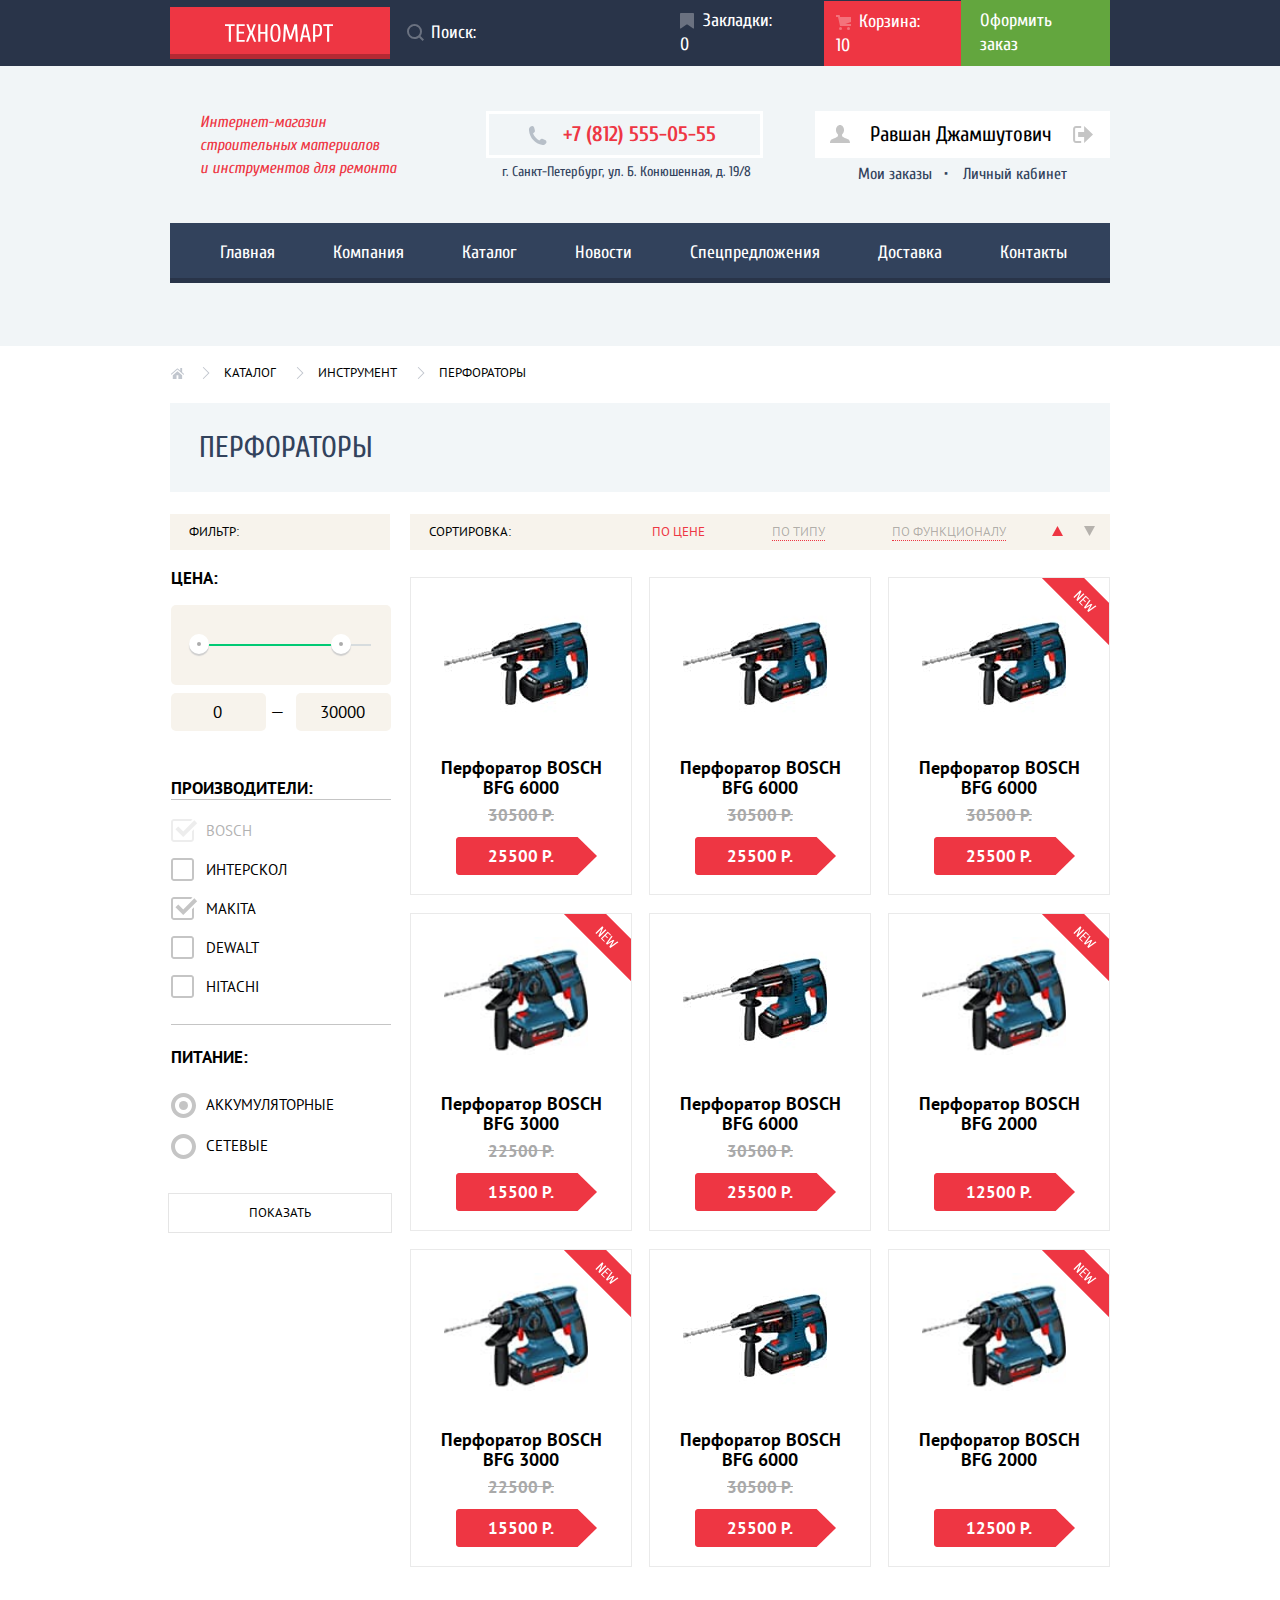
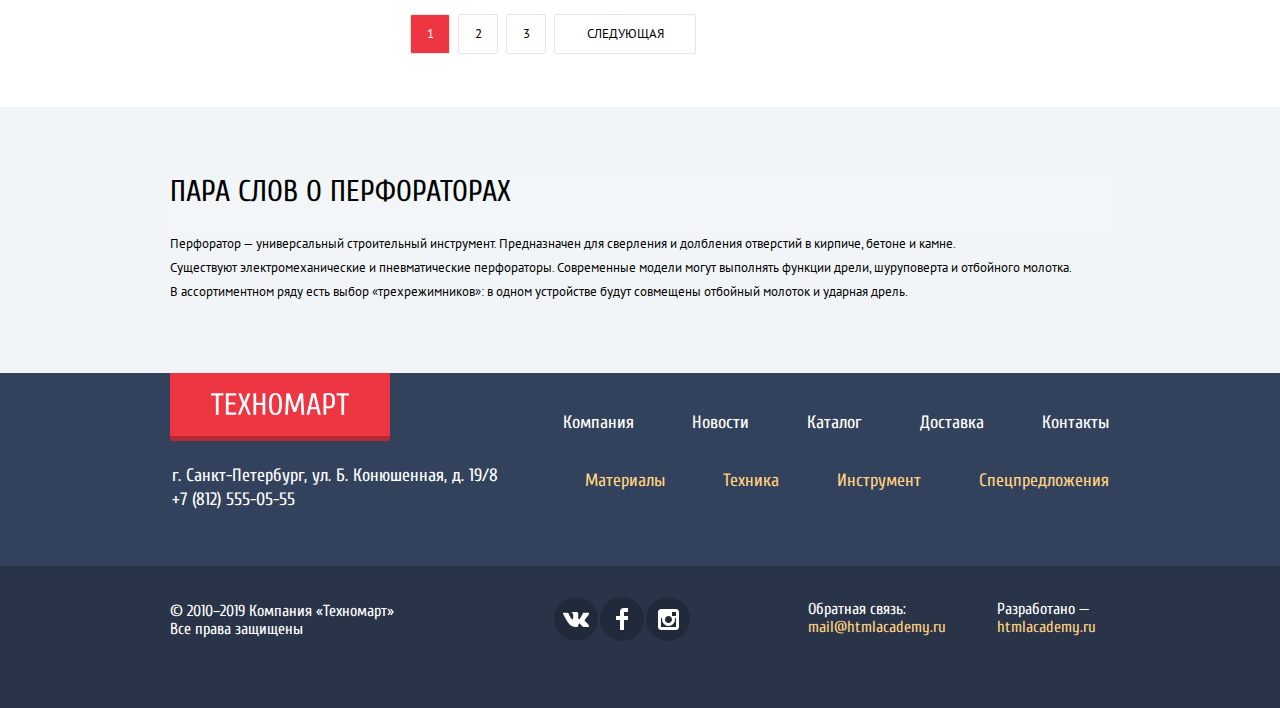
==== commit 357f995c: "Правки" ====
--- a/catalog.html
+++ b/catalog.html
@@ -5,8 +5,8 @@
     <meta charset="utf-8">
     <title>Интернет-магазин «Техномарт»</title>
     <link href="https://fonts.googleapis.com/css2?family=Cuprum:ital,wght@0,400;0,700;1,400&family=PT+Sans:wght@400;700&display=swap" rel="stylesheet">
-    <link href="css/normalize.css" rel="stylesheet">
-    <link href="css/style.css" rel="stylesheet">
+    <link href="css/normalize.min.css" rel="stylesheet">
+    <link href="css/style.min.css" rel="stylesheet">
 </head>
 
 <body class="page-body">
@@ -17,6 +17,7 @@
                     <img src="img/logo-technomart.svg" width="108" height="18" alt="Техномарт">
                 </a>
                 <form class="search-form" action="#" method="get">
+                    <label for="search" class="visually-hidden">Поиск:</label>
                     <input class="search-form__input" type="text" name="search" id="search" placeholder="Поиск:">
                     <svg class="icon-search" xmlns="http://www.w3.org/2000/svg" width="17" height="17">
                         <path fill="#fff" d="M17 15.586l-3.542-3.542A7.465 7.465 0 0015 7.5 7.5 7.5 0 107.5 15c1.71 0 3.282-.579 4.544-1.542L15.586 17 17 15.586zM2 7.5C2 4.467 4.467 2 7.5 2 10.532 2 13 4.467 13 7.5c0 3.032-2.468 5.5-5.5 5.5A5.506 5.506 0 012 7.5z" /></svg>
@@ -46,7 +47,7 @@
                                 <path fill="#c5c5c5" d="M17.881 14.166c-2.144-.735-4.256-1.666-5.207-2.39-.657-.501-.77-1.618-.517-2.415 1.118-.903 1.864-2.477 1.864-4.278C14.021 2.276 12.221 0 10 0S5.979 2.276 5.979 5.083c0 1.801.746 3.374 1.863 4.277.253.798.141 1.915-.517 2.416-.95.724-3.063 1.654-5.207 2.39S0 18 0 18h20s.025-3.099-2.119-3.834z" /></svg>
                             Равшан Джамшутович
                         </a>
-                        <a class="header-cabinet__link--logout" href="#">
+                        <a class="header-cabinet__link--logout" href="#" aria-label="Выйти из профиля">
                             <svg class="icon-logout" xmlns="http://www.w3.org/2000/svg" width="21" height="17">
                                 <g fill="#c5c5c5">
                                     <path d="M21 8.5L12.125 0v6h-6v5h6v6z" />
@@ -215,13 +216,13 @@
                         <ul class="sort__list sort__list--arrows">
                             <!--Стрелки-->
                             <li class="sort__arrow-up">
-                                <a href="#">
+                                <a href="#" aria-label="Сортировать по возрастанию">
                                     <svg class="icon-arrow icon-arrow-up arrow--active" xmlns="http://www.w3.org/2000/svg" width="11" height="10">
                                         <path fill="#231F20" d="M5.5 0L0 10h11z" /></svg>
                                 </a>
                             </li>
                             <li class="sort__arrow-down">
-                                <a href="#">
+                                <a href="#" aria-label="Сортировать по убыванию">
                                     <svg class="icon-arrow icon-arrow-down" xmlns="http://www.w3.org/2000/svg" width="11" height="10">
                                         <path fill="#231F20" d="M5.5 10L0 0h11" /></svg>
                                 </a>
@@ -478,7 +479,7 @@
         </div>
         <button class="popup-button-close popup-button-close--basket" type="button" aria-label="Закрыть уведомление"></button>
     </section>
-    <script src="js/basket.js"></script>
+    <script src="js/basket.min.js"></script>
 </body>
 
 </html>--- a/css/style.min.css
+++ b/css/style.min.css
@@ -0,0 +1 @@
+:root{--basic-red:#EE3643;--basic-green:#63A63E;--basic-grey:#3D546F;--basic-greylight-1:#C5C5C5;--basic-greylight-2:#F2F6F8;--basic-greylight-3:#ABABAB;--basic-background:#F1F5F7;--special-background-1:#F7F3EC;--special-background-2:#F9F5F0;--special-background-3:#F1F1F1;--special-background-4:#f4f4f4;--black:#000;--white:#FFF;--special-white:#F3F7F9;--special-grey:#D7DCDE;--special-yellow-1:#FFBF47;--special-yellow-2:#FFC047;--special-blue:#3BBCE3;--special-darkblue-1:#293449;--special-darkblue-2:#32425C;--special-darkblue-3:#161D29;--special-darkblue-4:#405069;--special-lilac:#DC91D8;--special-green:#518534;--special-greenlight:#8ED78F;--special-greenlight-2:#00CA74;--special-yellowlight:#FFD180;--special-red:#FF5357;--success:#5FBB2D;--warning:#FFBF47;--error:#BA2732;--gradient-grey:linear-gradient(180deg,#FFFFFF 0%,rgba(255,255,255,0) 100%),#EAEAEA;--transparent:rgba(0,0,0,.0001);--border-1:#EAEAEA;--border-2:#E5E5E5;--last-price:#A9A9A9;--shadow-button:inset 0 -3px 0 #367315;--transparent-1:rgba(250,250,250,.3);--transparent-2:rgba(250,250,250,.25);--transparent-3:rgba(0,0,0,.3);--transparent-4:rgba(250,250,250,.5);--transparent-5:rgba(197,197,197,.3);--transparent-6:rgba(169,169,169,.3);--transparent-7:rgba(255,255,255,.5)}body{min-width:1200px;margin:0;padding:0;font-family:"Cuprum","Roboto",sans-serif;font-size:18px;line-height:24px;font-weight:400;color:var(--black);background-color:var(--basic-background)}a{text-decoration:none;color:var(--white)}img{max-width:100%;height:auto}.form{font-family:"PT Sans",Arial,sans-serif;font-size:13px;line-height:24px;font-weight:400;background-color:transparent}.visually-hidden{position:absolute;width:1px;height:1px;margin:-1px;border:0;padding:0;clip:rect(0 0 0 0);overflow:hidden}.page-body{min-height:100%;display:-ms-grid;display:grid;-ms-grid-rows:-webkit-min-content 1fr -webkit-min-content;-ms-grid-rows:min-content 1fr min-content;grid-template-rows:-webkit-min-content 1fr -webkit-min-content;grid-template-rows:min-content 1fr min-content;-ms-flex-line-pack:start;align-content:start}.container{width:940px;margin:0 auto;padding-left:15px;padding-right:15px}.header{background-color:var(--transparent);color:var(--white);margin-bottom:61px}.header--catalog{margin-bottom:63px}.header-wrap{background-color:var(--special-darkblue-1);min-height:42px;margin-bottom:45px}.container--header{display:-webkit-box;display:-ms-flexbox;display:flex;-webkit-box-align:center;-ms-flex-align:center;align-items:center}.logo{background-color:var(--basic-red);-webkit-box-shadow:inset 0 -5px 0 rgba(0,0,0,.24);box-shadow:inset 0 -5px 0 rgba(0,0,0,.24);padding:17px 57px 10px 55px}.logo--position{position:absolute}.logo:active{background-color:var(--error)}.search-form{color:var(--white);margin-left:220px;margin-right:-5px;position:relative}.icon-search{position:absolute;top:12px;left:17px;opacity:.3}.search-form__input{font:inherit;color:var(--black);background-color:transparent;border:none;width:237px;min-height:40px;padding-left:41px;cursor:pointer}.search-form__input::-webkit-input-placeholder{color:var(--white)}.search-form__input::-moz-placeholder{color:var(--white)}.search-form__input:-ms-input-placeholder{color:var(--white)}.search-form__input::-ms-input-placeholder{color:var(--white)}.search-form__input::placeholder{color:var(--white)}.search-form:hover .icon-search{opacity:1}.search-form__input:focus{background-color:var(--white);color:var(--black);border:none;outline:0}.search-form__input:focus+.icon-search path,.search-form__input:focus+.icon-search{fill:var(--basic-red);opacity:1}.header-bookmark{padding:8px 36px 9px 15px}.header-basket{padding:9px 25px 8px 17px}.header-basket--catalog{padding-left:12px;padding-right:22px;margin-left:3px;background-color:var(--basic-red)}.header-bookmark::before{content:"";background-image:url(../img/icon-bookmark.svg);background-size:cover;background-repeat:no-repeat;height:16px;width:14px;margin-right:9px;display:inline-block;vertical-align:middle;opacity:.3}.header-bookmark:hover:before,.header-bookmark:focus:before{opacity:1}.header-bookmark:active{color:var(--transparent-4);background-color:var(--special-darkblue-3)}.header-bookmark:active:before{opacity:.3;background-color:var(--special-darkblue-3)}.header-basket::before{content:"";background-image:url(../img/icon-cart.svg);background-size:cover;background-repeat:no-repeat;height:15px;width:15px;margin-right:8px;display:inline-block;vertical-align:middle;opacity:.3}.header-basket:hover:before,.header-basket:focus:before{opacity:1}.header-basket:active{color:var(--transparent-4);background-color:var(--special-darkblue-3)}.header-basket:active:before{opacity:.3;background-color:var(--special-darkblue-3)}.header-order{background-color:var(--basic-green);padding:9px 16px 9px 19px}.header-order:hover,.header-order:focus{background-color:var(--success)}.header-order:active{color:var(--transparent-7);background-color:var(--basic-green)}.header-wrapper{display:-webkit-box;display:-ms-flexbox;display:flex;-webkit-box-pack:justify;-ms-flex-pack:justify;justify-content:space-between;-webkit-box-align:start;-ms-flex-align:start;align-items:flex-start;margin-bottom:39px}.header-wrapper--catalog{margin-bottom:37px}.header-title{font-family:inherit;font-style:italic;font-size:16px;line-height:23px;font-weight:400;color:var(--basic-red);width:197px;margin:0;margin-left:30px}.header-info{display:-webkit-box;display:-ms-flexbox;display:flex;-webkit-box-orient:vertical;-webkit-box-direction:normal;-ms-flex-direction:column;flex-direction:column;-webkit-box-pack:center;-ms-flex-pack:center;justify-content:center;-webkit-box-align:center;-ms-flex-align:center;align-items:center;margin-left:47px}.header-info--main{margin-left:30px}.header-info__tel{font-weight:700;font-size:21px;line-height:30px;color:var(--basic-red);border:3px solid var(--white);padding:5px 44px 6px 39px;margin-right:10px;margin-bottom:2px}.header-info__tel::before{content:"";background-image:url(../img/icon-phone.svg);background-size:cover;background-repeat:no-repeat;height:19px;width:19px;margin-right:16px;display:inline-block;vertical-align:middle}.header-info__adress{font-size:14px;line-height:24px;color:var(--special-darkblue-2);margin:0;margin-right:6px}.header-cabinet__button{display:inline-block;color:var(--black);font-size:21px;line-height:21px;text-align:center;vertical-align:middle;background-color:var(--white);border:none;padding:13px;padding-right:12px;padding-left:13px;margin-bottom:4px;position:relative}.header-cabinet__button--enter{margin-right:6px;padding-left:18px;padding-right:27px}.icon-search{position:absolute}.header-cabinet__button--register{padding-left:24px;padding-right:24px}.header-cabinet__button:hover,.header-cabinet__button:focus{color:var(--basic-red)}.header-cabinet__button:active{color:var(--basic-greylight-1)}.header-cabinet__button--enter:hover path,.header-cabinet__button--enter:focus path{fill:var(--basic-grey)}.header-cabinet__button--enter:active path{fill:var(--basic-greylight-1)}.header-cabinet__link--name{color:var(--black);padding-left:42px;margin-right:46px}.icon-user{position:absolute;top:14px;left:15px}.header-cabinet__link--name:hover path,.header-cabinet__link--name:focus path{fill:var(--basic-grey)}.header-cabinet__link--name:active path{fill:var(--basic-greylight-1)}.icon-logout{position:absolute;top:15px;right:17px}.header-cabinet__link--logout:hover path,.header-cabinet__link--logout:focus path{fill:var(--basic-grey)}.header-cabinet__link--logout:active path{fill:var(--basic-greylight-1)}.header-cabinet__list{list-style:none;margin:0;padding:0;display:-webkit-box;display:-ms-flexbox;display:flex;-webkit-box-pack:center;-ms-flex-pack:center;justify-content:center}.header-cabinet__link--bullit{margin-left:12px}.header-cabinet__link{color:var(--special-darkblue-2);font-size:16px;line-height:18px}.header-cabinet__link:hover,.header-cabinet__link:focus{color:var(--basic-red)}.header-cabinet__link:active,.header-cabinet__link--name:active{color:var(--basic-greylight-1)}.header-cabinet__link--bullit::before{content:"•";margin-right:15px}.header-cabinet__link--bullit:hover:before,.header-cabinet__link--bullit:focus:before{color:var(--special-darkblue-2)}.header-nav__list{list-style:none;background-color:var(--special-darkblue-2);-webkit-box-shadow:inset 0 -5px 0 var(--special-darkblue-1);box-shadow:inset 0 -5px 0 var(--special-darkblue-1);margin:0;padding-right:18px;padding-left:24px;display:-webkit-box;display:-ms-flexbox;display:flex}.header-nav__item{display:-webkit-box;display:-ms-flexbox;display:flex;-webkit-box-pack:center;-ms-flex-pack:center;justify-content:center;-webkit-box-align:center;-ms-flex-align:center;align-items:center}.header-nav__link{display:inline-block;vertical-align:middle;padding:18px;width:100%;padding-left:26px;padding-right:32px}.header-nav__link:hover,.header-nav__link:focus{background-color:var(--special-darkblue-1)}.header-nav__link:active{opacity:.5}.main{background-color:var(--white);padding-top:59px}.main-title{font-size:30px;line-height:30px;text-transform:uppercase;font-weight:400;margin:0;margin-bottom:24px}.products-menu{margin-bottom:59px}.products-menu__list{color:var(--white);list-style:none;margin:0;padding:0;display:-ms-grid;display:grid;-ms-grid-columns:300px 20px 300px 20px 300px;grid-template-columns:300px 300px 300px;-ms-grid-rows:123px 20px 123px 20px 123px;grid-template-rows:123px 123px 123px;gap:20px}.products-menu__list>*:nth-child(1){-ms-grid-row:1;-ms-grid-column:1}.products-menu__list>*:nth-child(2){-ms-grid-row:1;-ms-grid-column:3}.products-menu__list>*:nth-child(3){-ms-grid-row:1;-ms-grid-column:5}.products-menu__list>*:nth-child(4){-ms-grid-row:3;-ms-grid-column:1}.products-menu__list>*:nth-child(5){-ms-grid-row:3;-ms-grid-column:3}.products-menu__list>*:nth-child(6){-ms-grid-row:3;-ms-grid-column:5}.products-menu__list>*:nth-child(7){-ms-grid-row:5;-ms-grid-column:1}.products-menu__list>*:nth-child(8){-ms-grid-row:5;-ms-grid-column:3}.products-menu__list>*:nth-child(9){-ms-grid-row:5;-ms-grid-column:5}.products-menu__item{position:relative;padding:22px}.products-menu__title{font-weight:700;font-size:24px;line-height:30px;margin:0;margin-bottom:19px}.products-menu__link{font-size:14px;line-height:18px;text-transform:uppercase;background-color:var(--transparent-1);padding:11px 26px 10px 24px}.products-menu__link--tools{padding-left:26px;padding-right:27px}.products-menu__link--technics{padding-left:30px;padding-right:31px}.products-menu__link--delivery{padding-left:37px;padding-right:38px}.products-menu__link:hover,.products-menu__link:focus{background-color:var(--transparent-5)}.products-menu__link:active{background-color:var(--transparent-6)}.products-menu__item--materials{background-color:var(--special-yellow-1)}.products-menu__item--materials::after{content:"";background-image:url(../img/icon-1.svg);background-size:cover;background-repeat:no-repeat;height:65px;width:44px;display:inline-block;vertical-align:middle;position:absolute;top:31px;right:43px}.products-menu__item--tools{background-color:var(--special-blue)}.products-menu__item--tools::after{content:"";background-image:url(../img/icon-2.svg);background-size:cover;background-repeat:no-repeat;height:61px;width:75px;display:inline-block;vertical-align:middle;position:absolute;top:34px;right:31px}.products-menu__item--technics{background-color:var(--special-lilac)}.products-menu__item--technics::after{content:"";background-image:url(../img/icon-3.svg);background-size:cover;background-repeat:no-repeat;height:62px;width:78px;display:inline-block;vertical-align:middle;position:absolute;top:31px;right:31px}.products-menu__item--discount{background-color:var(--special-greenlight);-ms-grid-column:3;-ms-grid-column-span:1;grid-column:3 / 4;-ms-grid-row:2;-ms-grid-row-span:1;grid-row:2 / 3}.products-menu__item--discount::after{content:"";background-image:url(../img/icon-4.svg);background-size:cover;background-repeat:no-repeat;height:72px;width:59px;display:inline-block;vertical-align:middle;position:absolute;top:27px;right:45px}.products-menu__item--delivery{background-color:var(--special-yellow-2);-ms-grid-column:3;-ms-grid-column-span:1;grid-column:3 / 4;-ms-grid-row:3;-ms-grid-row-span:1;grid-row:3 / 4}.products-menu__item--delivery::after{content:"";background-image:url(../img/icon-5.svg);background-size:cover;background-repeat:no-repeat;height:63px;width:78px;display:inline-block;vertical-align:middle;position:absolute;top:32px;right:31px}.slider{color:var(--white);display:-ms-grid;display:grid;-ms-grid-column:1;-ms-grid-column-span:2;grid-column:1 / 3;-ms-grid-row:2;-ms-grid-row-span:2;grid-row:2 / 4;position:relative}.slider__list{list-style:none;margin:0;padding:0;display:-ms-grid;display:grid;position:relative;min-height:266px}.slider__arrow{border:none;outline:none;background-color:transparent}.slider__arrow:focus{outline:auto}.slider__next{cursor:pointer;position:absolute;bottom:98px;right:15px}.slider__previous{cursor:pointer;position:absolute;bottom:98px;left:19px}.slider__nav{position:absolute;z-index:1}.slider__nav__1{bottom:29px;left:295px}.slider__nav__2{bottom:29px;left:315px}.slider__circle--active{fill:var(--basic-red)}.slider__title{font-weight:700;font-size:36px;line-height:36px;text-transform:uppercase;margin:0;margin-top:23px;margin-left:24px}.slider__subtitle{font-size:18px;line-height:24px;margin:0;margin-left:24px;margin-top:6px}.slider__item--workman1{background-image:url(../img/workman-1.jpg);background-repeat:no-repeat;display:none;background-color:var(--basic-greylight-1)}.slider__item--workman2{background-image:url(../img/workman-2.jpg);background-repeat:no-repeat;display:none;background-color:var(--basic-greylight-1)}.slider__item--active{display:block}.main-button{display:-webkit-box;display:-ms-flexbox;display:flex;-webkit-box-pack:center;-ms-flex-pack:center;justify-content:center;-webkit-box-align:center;-ms-flex-align:center;align-items:center;font-size:14px;line-height:18px;color:var(--white);text-transform:uppercase;background-color:var(--basic-red);width:192px;min-height:38px;border:none;cursor:pointer}.main-button--popular{margin-right:5px;margin-top:-2px}.main-button:active{background-color:var(--error)}.main-button--slider{margin-left:25px;margin-top:112px}.popular-products{margin-bottom:53px}.manufactures{margin-bottom:48px}.popular-title{font-size:30px;line-height:30px;text-transform:uppercase;font-weight:400;margin:0}.popular-wrap{background-color:var(--special-background-2);display:-webkit-box;display:-ms-flexbox;display:flex;-webkit-box-pack:justify;-ms-flex-pack:justify;justify-content:space-between;-webkit-box-align:center;-ms-flex-align:center;align-items:center;margin-bottom:21px;padding:27px;padding-top:25px;padding-right:14px}.popular-wrap--manufactures{margin-bottom:17px}.popular-products__list,.manufactures__list{list-style:none;margin:0;padding:0}.popular-products__list--flex{display:-webkit-box;display:-ms-flexbox;display:flex;-ms-flex-wrap:wrap;flex-wrap:wrap;-webkit-box-pack:justify;-ms-flex-pack:justify;justify-content:space-between}.manufactures__list--flex{display:-webkit-box;display:-ms-flexbox;display:flex;-ms-flex-wrap:wrap;flex-wrap:wrap;-webkit-box-pack:justify;-ms-flex-pack:justify;justify-content:space-between}.popular-products__item{-webkit-box-sizing:border-box;box-sizing:border-box;display:-webkit-box;display:-ms-flexbox;display:flex;margin-bottom:18px}.popular-products__item:focus-within .buttons-wrap{opacity:1}.manufactures__item{width:220px;height:145px;margin-bottom:20px;border:1px solid var(--border-1)}.manufactures__link{display:-webkit-box;display:-ms-flexbox;display:flex;-webkit-box-pack:center;-ms-flex-pack:center;justify-content:center;-webkit-box-align:center;-ms-flex-align:center;align-items:center;width:200px;height:124px;padding:9px}.manufactures__link--makita{height:124px}.manufactures__link--bosch{height:129px}.manufactures__link--interskol{height:115px}.manufactures__link--hitachi{height:127px;width:206px}.manufactures__link--aeg{width:205px;height:122px}.manufactures__link--metabo{width:210px;height:117px}.manufactures__item:hover,.manufactures__item:focus{-webkit-box-shadow:0 4px 20px rgba(0,0,0,.15);box-shadow:0 4px 20px rgba(0,0,0,.15)}.manufactures__item:active{opacity:.5}.services{background-color:var(--basic-background);margin-bottom:70px;padding:65px;padding-bottom:4px}.services__list{list-style:none;margin:0;padding:0;margin-right:80px}.services__list--buttons{background-color:var(--special-darkblue-1)}.services__wrap{display:-webkit-box;display:-ms-flexbox;display:flex;-webkit-box-orient:horizontal;-webkit-box-direction:reverse;-ms-flex-direction:row-reverse;flex-direction:row-reverse;-webkit-box-pack:end;-ms-flex-pack:end;justify-content:flex-end;-webkit-box-align:start;-ms-flex-align:start;align-items:flex-start;position:relative}.services__wrap::after{content:"";background-image:url(../img/shadow.png);background-size:cover;background-repeat:no-repeat;height:279px;width:10px;display:block;position:absolute;left:230px;top:-49px}.services__title{font-size:30px;line-height:30px;font-weight:400;text-transform:uppercase;color:var(--special-darkblue-2);margin:0;margin-bottom:30px}.services__text{font-family:"PT Sans",Arial,sans-serif;font-weight:400;font-size:13px;line-height:24px;width:400px}.services__text--main{margin-bottom:68px}.services__text--delivery{width:280px}.services__button{font-size:21px;line-height:30px;font-weight:700;color:var(--white);width:140px;height:61px;border:none;background-color:var(--special-darkblue-2);outline:none;width:240px;-webkit-box-shadow:0 1px 0 var(--special-darkblue-1),inset 0 1px 0 var(--special-darkblue-4);box-shadow:0 1px 0 var(--special-darkblue-1),inset 0 1px 0 var(--special-darkblue-4);text-align:start;padding-left:22px}.services-button__item:not(:last-child){margin-bottom:2px}.services__button--active{background-color:var(--white);-webkit-box-shadow:0 1px 0 #FFFFFF,inset 0 1px 0 #FFF;box-shadow:0 1px 0 #FFFFFF,inset 0 1px 0 #FFF;color:var(--special-darkblue-2);outline:none}.services__item{background-repeat:no-repeat;background-position:151px 19px;width:619px;min-height:283px;display:none}.services__item--active{display:block}.services__item--delivery{background-image:url(../img/car.png)}.services__item--garant{background-image:url(../img/garant.png)}.services__item--credit{background-image:url(../img/credit.png)}.services__button:hover:not(.services__button--active),.services__button:focus:not(.services__button--active){-webkit-box-shadow:0 1px 0 #293449,inset 0 1px 0 #405069;box-shadow:0 1px 0 #293449,inset 0 1px 0 #405069;background-color:var(--special-darkblue-1);color:var(--white);cursor:pointer}.services__button--active,.services__button:active{background-color:var(--white);-webkit-box-shadow:0 1px 0 #FFFFFF,inset 0 1px 0 #FFF;box-shadow:0 1px 0 #FFFFFF,inset 0 1px 0 #FFF;color:var(--special-darkblue-2);outline:none}.container--wrap{margin-bottom:70px}.about{width:458px}.contact{width:300px}.contact-text{font-family:"PT Sans",Arial,sans-serif;font-weight:400;font-size:13px;line-height:24px;margin-bottom:27px}.open-map{display:block;margin-bottom:25px;background-color:var(--basic-greylight-3);height:158px}.contact-text--about{margin-bottom:2px}.contact-text--contact{margin-bottom:33px}.about__list{list-style:none;margin:0;padding:0}.about__item{margin-bottom:12px}.about__item::before{content:"";display:inline-block;width:25px;height:2px;background-color:var(--basic-red);margin-right:12px;vertical-align:middle}.main-button--about{margin-top:19px;width:220px}.main-button--write{width:300px}.main-button--credit{background-color:var(--special-red);border-radius:2px;margin-top:28px;display:-webkit-box;display:-ms-flexbox;display:flex;outline:none}.container--wrap{display:-webkit-box;display:-ms-flexbox;display:flex;-webkit-box-pack:justify;-ms-flex-pack:justify;justify-content:space-between}.footer{background-color:var(--special-darkblue-2);color:var(--white)}.logo--footer{display:inline-block;vertical-align:middle;padding-top:20px;padding-right:41px;padding-bottom:19px;padding-left:41px;margin-bottom:23px}.container--footer{display:-webkit-box;display:-ms-flexbox;display:flex;-webkit-box-pack:justify;-ms-flex-pack:justify;justify-content:space-between;-webkit-box-align:center;-ms-flex-align:center;align-items:center;position:relative;margin-bottom:54px}.footer-nav__link:hover,.footer-nav__link:focus{-webkit-text-decoration-line:underline;text-decoration-line:underline}.footer-nav__link--yellow{color:var(--special-yellowlight)}.footer-nav__link:active{opacity:.5;text-decoration:none}.footer-nav{color:var(--special-white);position:absolute;top:38px;right:-42px}.footer-nav__list{list-style:none;margin:0;padding:0;display:-webkit-box;display:-ms-flexbox;display:flex;-webkit-box-pack:end;-ms-flex-pack:end;justify-content:flex-end}.footer-nav__item{margin-right:58px;margin-bottom:34px}.footer-info{font-size:18px;line-height:24px}.footer-info__adress{margin:0;margin-left:2px}.footer-info--down{background-color:var(--special-darkblue-1);min-height:142px}.copyright{font-size:16px;line-height:18px;margin-top:36px;margin-right:30px}.social{list-style:none;margin:0;padding:0;display:-webkit-box;display:-ms-flexbox;display:flex;-webkit-box-pack:justify;-ms-flex-pack:justify;justify-content:space-between;margin-top:19px;margin-left:14px}.social__item{display:-webkit-box;display:-ms-flexbox;display:flex;-webkit-box-pack:center;-ms-flex-pack:center;justify-content:center;-webkit-box-align:center;-ms-flex-align:center;align-items:center;width:44px;height:44px;background-color:#212A3A;border-radius:50%;margin-right:2px}.social__link{width:100%;height:100%;display:-webkit-box;display:-ms-flexbox;display:flex;-webkit-box-pack:center;-ms-flex-pack:center;justify-content:center;-webkit-box-align:center;-ms-flex-align:center;align-items:center}.social__link--vk::before{content:"";background-image:url(../img/icon-vk.svg);background-size:cover;background-repeat:no-repeat;height:15px;width:26px;display:inline-block;vertical-align:middle}.social__link--fb::before{content:"";background-image:url(../img/icon-fb.svg);background-size:cover;background-repeat:no-repeat;height:22px;width:12px;display:inline-block;vertical-align:middle}.social__link--insta::before{content:"";background-image:url(../img/icon-insta.svg);background-size:cover;background-repeat:no-repeat;height:21px;width:21px;display:inline-block;vertical-align:middle}.social__item:hover,.social__item:focus,.social__item:active{background-color:var(--basic-red)}.developer{display:-webkit-box;display:-ms-flexbox;display:flex;-webkit-box-pack:justify;-ms-flex-pack:justify;justify-content:space-between;font-size:16px;line-height:18px;margin-top:16px}.developer__item{margin-right:14px}.developer__item--feedback{margin-right:51px}.developer__link{color:var(--special-yellowlight)}.developer__link:hover,.developer__link:focus{-webkit-text-decoration-line:underline;text-decoration-line:underline}.developer__link:active{color:var(--error);text-decoration:none}.catalog-main{background-color:var(--white);font-family:"PT Sans",Arial,sans-serif;font-weight:400}.catalog-title{font-family:"Cuprum","Roboto",sans-serif;;font-size:30px;line-height:30px;font-weight:400;text-transform:uppercase;color:var(--special-darkblue-2);background-color:var(--basic-greylight-2)}.catalog-title--main-product{display:-webkit-box;display:-ms-flexbox;display:flex;-webkit-box-align:center;-ms-flex-align:center;align-items:center;min-height:89px;padding-left:29px;margin-bottom:22px}.catalog-wrapper{display:-webkit-box;display:-ms-flexbox;display:flex;-webkit-box-pack:justify;-ms-flex-pack:justify;justify-content:space-between;margin-bottom:53px}.breadcrumbs{margin-bottom:20px;margin-top:13px}.breadcrumbs__list{list-style:none;margin:0;padding:0;display:-webkit-box;display:-ms-flexbox;display:flex}.breadcrumbs__link{font-size:13px;line-height:18px;text-transform:uppercase;color:var(--black);margin-right:15px}.breadcrumbs__item{margin-right:4px}.breadcrumbs__home{vertical-align:middle}.breadcrumbs__item::after{content:"";background-image:url(../img/icon-right-small.svg);background-size:cover;background-repeat:no-repeat;height:12px;width:8px;margin-right:10px;display:inline-block;vertical-align:middle}.range-controls{height:41px;width:180px;border-radius:5px;background-color:var(--special-background-1);position:relative;margin-bottom:8px;padding-top:39px;padding-left:20px;padding-right:20px}.range-controls .scale{height:2px;width:180px;background-color:var(--special-grey)}.range-controls .bar{width:80%;height:2px;background-color:var(--special-greenlight-2)}.range-controls .toggle{position:absolute;top:29px;left:0;width:4px;height:4px;padding:0;border:8px solid var(--white);background-color:var(--basic-greylight-3);border-radius:50%;-webkit-box-shadow:0 2px 1px 0 #cfcfcf;box-shadow:0 2px 1px 0 #cfcfcf;cursor:pointer}.range-controls .toggle-min{left:18px}.range-controls .toggle-max{left:160px}.price-controls{display:-webkit-box;display:-ms-flexbox;display:flex;-webkit-box-pack:justify;-ms-flex-pack:justify;justify-content:space-between}.price-controls__price{font-family:"PT Sans",Arial,sans-serif;font-weight:400;font-size:17px;line-height:18px;text-transform:uppercase}.price-controls__input{width:60px;padding:10px;padding-right:11px;padding-left:24px;text-align:center;color:var(--black);border:none;border-radius:5px;background:var(--special-background-1);font-family:"PT Sans",Arial,sans-serif;font-weight:400;font-size:17px;line-height:18px;text-transform:uppercase}.filter{text-transform:uppercase;width:220px}.filter-title{font-weight:400;font-size:13px;line-height:18px;background-color:var(--special-background-1);margin:0;display:-webkit-box;display:-ms-flexbox;display:flex;-webkit-box-align:center;-ms-flex-align:center;align-items:center;min-height:36px;padding-left:19px;padding-right:141px}.filter-title--filter{margin-bottom:13px}.filter-title--sort{padding:0;margin-left:19px;margin-right:107px}.filter__form{margin-left:-15px}.filter__fieldset{border:none;margin-bottom:30px;position:relative}.filter__fieldset--manufactures{margin-bottom:15px}.filter__fieldset--manufactures::after,.filter__fieldset--manufactures::before{content:"";display:block;width:220px;height:1px;background-color:var(--basic-greylight-1);position:absolute}.filter__fieldset--manufactures::before{top:-16px}.filter__fieldset--manufactures::after{bottom:2px}.filter__fieldset--charge{margin-bottom:6px}.filter__legend{font-weight:700;font-size:17px;line-height:30px;border:none;margin-bottom:6px}.filter__legend--manufactures{margin-bottom:12px}.filter__legend--charge{margin-bottom:17px}.filter__list,.sort__list{list-style:none;margin:0;padding:0}.filter__item{font-size:15px;line-height:19px;margin-bottom:12px}.filter__item--charge{margin-bottom:14px}.filter__button{border:1px solid var(--border-2);background-color:var(--white);font-family:"PT Sans",Arial,sans-serif;font-weight:400;font-size:13px;line-height:18px;text-transform:uppercase;display:block;margin-left:13px;padding:10px 80px;cursor:pointer}.option{display:block}.check{padding-left:35px;padding-bottom:8px;cursor:pointer;position:relative}.check__input,.radio__input{position:absolute;width:1px;height:1px;overflow:hidden;clip:rect(0 0 0 0)}.check__box{position:absolute;width:27px;height:23px;background-image:url("data:image/svg+xml;charset=UTF-8,%3csvg xmlns='http://www.w3.org/2000/svg' width='23' height='23'%3e%3cpath fill='%23c5c5c5' d='M20 2c.542 0 1 .458 1 1v17c0 .542-.458 1-1 1H3c-.542 0-1-.458-1-1V3c0-.542.458-1 1-1h17m0-2H3C1.35 0 0 1.35 0 3v17c0 1.65 1.35 3 3 3h17c1.65 0 3-1.35 3-3V3c0-1.65-1.35-3-3-3z'/%3e%3c/svg%3e");background-repeat:no-repeat;margin-left:-35px;cursor:pointer;top:-2px}.check__input:hover+.check__box,.check__input:focus+.check__box{background-image:url("data:image/svg+xml;charset=UTF-8,%3csvg xmlns='http://www.w3.org/2000/svg' width='23' height='23'%3e%3cpath fill='%23b5b5b5' d='M20 2c.542 0 1 .458 1 1v17c0 .542-.458 1-1 1H3c-.542 0-1-.458-1-1V3c0-.542.458-1 1-1h17m0-2H3C1.35 0 0 1.35 0 3v17c0 1.65 1.35 3 3 3h17c1.65 0 3-1.35 3-3V3c0-1.65-1.35-3-3-3z'/%3e%3c/svg%3e")}.check__input:checked+.check__box{background-image:url("data:image/svg+xml;charset=UTF-8,%3csvg xmlns='http://www.w3.org/2000/svg' width='27' height='23'%3e%3cpath fill='%23c5c5c5' d='M7.285 7.486l-2.829 2.829 7.783 7.783L26.171 4.166l-2.828-2.829-11.104 11.102z'/%3e%3cpath fill='%23c5c5c5' d='M21 20c0 .542-.458 1-1 1H3c-.542 0-1-.458-1-1V3c0-.542.458-1 1-1h16.908L21.493.415A2.96 2.96 0 0020 0H3C1.35 0 0 1.35 0 3v17c0 1.65 1.35 3 3 3h17c1.65 0 3-1.35 3-3v-9.829l-2 2V20z'/%3e%3c/svg%3e")}.check__input:checked:focus+.check__box,.check__input:checked:hover+.check__box{background-image:url("data:image/svg+xml;charset=UTF-8,%3csvg xmlns='http://www.w3.org/2000/svg' width='27' height='23'%3e%3cpath fill='%23b5b5b5' d='M7.285 7.486l-2.829 2.829 7.783 7.783L26.171 4.166l-2.828-2.829-11.104 11.102z'/%3e%3cpath fill='%23b5b5b5' d='M21 20c0 .542-.458 1-1 1H3c-.542 0-1-.458-1-1V3c0-.542.458-1 1-1h16.908L21.493.415A2.96 2.96 0 0020 0H3C1.35 0 0 1.35 0 3v17c0 1.65 1.35 3 3 3h17c1.65 0 3-1.35 3-3v-9.829l-2 2V20z'/%3e%3c/svg%3e")}.check__input:checked:disabled+.check__box,.check__input:disabled+.check__box+.check__text{opacity:.3;cursor:default}.radio{padding-left:35px;padding-bottom:8px;cursor:pointer;position:relative}.radio__button{position:absolute;width:25px;height:25px;background-image:url("data:image/svg+xml;charset=UTF-8,%3csvg xmlns='http://www.w3.org/2000/svg' width='25' height='25'%3e%3cpath fill='%23c5c5c5' d='M12.5 4c4.687 0 8.5 3.813 8.5 8.5 0 4.687-3.813 8.5-8.5 8.5C7.813 21 4 17.187 4 12.5 4 7.813 7.813 4 12.5 4m0-4C5.597 0 0 5.597 0 12.5S5.597 25 12.5 25 25 19.403 25 12.5 19.403 0 12.5 0z'/%3e%3c/svg%3e");background-repeat:no-repeat;margin-left:-35px;cursor:pointer;top:-2px}.radio__input:hover+.radio__button,.radio__input:focus+.radio__button{background-image:url("data:image/svg+xml;charset=UTF-8,%3csvg xmlns='http://www.w3.org/2000/svg' width='25' height='25'%3e%3cpath fill='%23b5b5b5' d='M12.5 4c4.687 0 8.5 3.813 8.5 8.5 0 4.687-3.813 8.5-8.5 8.5C7.813 21 4 17.187 4 12.5 4 7.813 7.813 4 12.5 4m0-4C5.597 0 0 5.597 0 12.5S5.597 25 12.5 25 25 19.403 25 12.5 19.403 0 12.5 0z'/%3e%3c/svg%3e")}.radio__input:checked+.radio__button{background-image:url("data:image/svg+xml;charset=UTF-8,%3csvg xmlns='http://www.w3.org/2000/svg' width='25' height='25'%3e%3cpath fill='%23c5c5c5' d='M12.5 4c4.687 0 8.5 3.813 8.5 8.5 0 4.687-3.813 8.5-8.5 8.5C7.813 21 4 17.187 4 12.5 4 7.813 7.813 4 12.5 4m0-4C5.597 0 0 5.597 0 12.5S5.597 25 12.5 25 25 19.403 25 12.5 19.403 0 12.5 0z'/%3e%3ccircle fill='%23c5c5c5' cx='12.5' cy='12.5' r='4.5'/%3e%3c/svg%3e")}.radio__input:checked:hover+.radio__button,.radio__input:checked:focus+.radio__button{background-image:url("data:image/svg+xml;charset=UTF-8,%3csvg xmlns='http://www.w3.org/2000/svg' width='25' height='25'%3e%3cpath fill='%23b5b5b5' d='M12.5 4c4.687 0 8.5 3.813 8.5 8.5 0 4.687-3.813 8.5-8.5 8.5C7.813 21 4 17.187 4 12.5 4 7.813 7.813 4 12.5 4m0-4C5.597 0 0 5.597 0 12.5S5.597 25 12.5 25 25 19.403 25 12.5 19.403 0 12.5 0z'/%3e%3ccircle fill='%23c5c5c5' cx='12.5' cy='12.5' r='4.5'/%3e%3c/svg%3e")}.radio__input:checked:disabled+.radio__button,.radio__input:disabled+.radio__button{opacity:.3;cursor:default}.sort{background-color:var(--special-background-1);text-transform:uppercase;width:700px;display:-webkit-box;display:-ms-flexbox;display:flex;-webkit-box-pack:justify;-ms-flex-pack:justify;justify-content:space-between;margin-bottom:27px}.sort__item{margin-right:67px}.sort__item:last-child{margin-right:0}.sort__list{display:-webkit-box;display:-ms-flexbox;display:flex;-webkit-box-align:center;-ms-flex-align:center;align-items:center;padding-bottom:4px;margin-right:13px}.sort__list--arrows{margin-right:26px;margin-left:23px;position:relative}.sort__link{font-size:13px;line-height:18px;color:var(--transparent-3);border-bottom:1px dotted var(--basic-red)}.sort__link:hover,.sort__link:focus{color:var(--black);border-bottom:1px solid var(--basic-red)}.sort__link:active{color:var(--basic-red);border:none}.sort__link--active{color:var(--basic-red);border:none}.sort__arrow-up{margin-right:9px}.icon-arrow-up{position:absolute;top:12px;right:21px;opacity:.3}.icon-arrow-down{position:absolute;top:12px;opacity:.3}.icon-arrow:hover,.icon-arrow:focus{opacity:1}.icon-arrow:active path:not(.arrow--active){fill:var(--basic-red)}.arrow--active path,.arrow--active{fill:var(--basic-red);opacity:1}.drills{width:700px;margin-bottom:29px}.drills__list{list-style:none;margin:0;padding:0;display:-webkit-box;display:-ms-flexbox;display:flex;-ms-flex-wrap:wrap;flex-wrap:wrap;-webkit-box-pack:justify;-ms-flex-pack:justify;justify-content:space-between}.drills__item{-webkit-box-sizing:border-box;box-sizing:border-box;display:-webkit-box;display:-ms-flexbox;display:flex;margin-bottom:18px}.card-product{border:1px solid var(--border-1);font-family:"PT Sans",Arial,sans-serif;font-weight:700;text-align:center;width:200px;min-height:298px;position:relative;display:-webkit-box;display:-ms-flexbox;display:flex;-webkit-box-orient:vertical;-webkit-box-direction:normal;-ms-flex-direction:column;flex-direction:column;-webkit-box-align:center;-ms-flex-align:center;align-items:center;-webkit-box-pack:center;-ms-flex-pack:center;justify-content:center;padding:10px;padding-top:17px;padding-bottom:1px}.card-product:hover,.card-product:focus{-webkit-box-shadow:0 4px 20px rgba(0,0,0,.15);box-shadow:0 4px 20px rgba(0,0,0,.15)}.card-product:hover .buttons-wrap,.card-product:focus-within .buttons-wrap{opacity:1}.card-product--main{padding-top:10px}.card-product__img{margin-bottom:30px;margin-top:5px;margin-right:10px}.card-product__img--big-img{margin-bottom:0;position:relative;bottom:11px}.card-product__title{font-size:18px;line-height:20px;margin:0;width:166px;margin-bottom:-9px}.card-product__price{font-size:17px;line-height:18px;margin-bottom:18px}.blind-element{visibility:hidden}.card-product__price--last{color:var(--last-price);-webkit-text-decoration-line:line-through;text-decoration-line:line-through}.card-product__price--now{color:var(--white);background-image:url(../img/red-button.svg);background-repeat:no-repeat;background-position:center;padding:10px 44px 10px 32px;margin-top:-5px;margin-left:11px}.card-product__button{font-family:"Cuprum","Roboto",sans-serif;font-weight:400;font-size:14px;line-height:18px;text-transform:uppercase;text-align:center;border-radius:2px}.buttons-wrap{opacity:0;position:absolute;background-color:var(--white);top:23px;right:23px;padding-top:15px;padding-bottom:15px;padding-left:29px;padding-right:20px}.card-product__button--buy{color:var(--white);border:none;background-color:var(--basic-green);-webkit-box-shadow:var(--shadow-button);box-shadow:var(--shadow-button);margin-bottom:8px;padding-right:41px;padding-left:29px;display:block;padding-top:10px;padding-bottom:11px}.card-product__button--buy:hover,.card-product__button--buy:focus{background-color:var(--success);outline:none}.card-product__button--buy:active{background-color:var(--special-green);outline:none}.card-product__button--buy::before{content:"";background-image:url(../img/icon-cart.svg);background-size:cover;background-repeat:no-repeat;height:15px;width:15px;margin-right:8px;margin-bottom:3px;display:inline-block;vertical-align:middle;opacity:.3}.card-product__button--bookmark{color:var(--special-darkblue-2);border:3px solid var(--basic-green);background-color:var(--white);display:block;padding-top:7px;padding-bottom:7px}.card-product__button--bookmark:hover,.card-product__button--bookmark:focus{border:3px solid var(--special-darkblue-2)}.card-product__button--bookmark:active{opacity:.5}.label-new::before{content:"";background-image:url(../img/new.png);background-size:cover;background-repeat:no-repeat;height:70px;width:70px;display:inline-block;vertical-align:middle;position:absolute;top:0;right:0;z-index:1}.about-drills{background-color:var(--basic-background);padding:70px;margin-bottom:-1px}.about-drills__text{font-size:13px;line-height:24px;margin:0}.catalog-title--about-drills{color:var(--black);margin:0;padding-bottom:25px}.pagination{list-style:none;margin:0;padding:0;display:-webkit-box;display:-ms-flexbox;display:flex}.pagination__item{margin-right:8px}.pagination__link{color:var(--black);border:1px solid var(--border-2);border-radius:2px;font-size:13px;line-height:18px;font-weight:400;text-transform:uppercase;display:-webkit-box;display:-ms-flexbox;display:flex;-webkit-box-pack:center;-ms-flex-pack:center;justify-content:center;-webkit-box-align:center;-ms-flex-align:center;align-items:center;height:38px;width:38px}.pagination__link--active{background-color:var(--basic-red);color:var(--white)}.pagination__link:hover:not(.pagination__link--active),.pagination__link:focus:not(.pagination__link--active){border:1px solid var(--basic-greylight-1)}.pagination__link:active:not(.pagination__link--active){border:1px solid var(--basic-red)}.pagination__link--next{width:140px}@-webkit-keyframes bounce{0%{-webkit-transform:translateY(-2000px);transform:translateY(-2000px)}70%{-webkit-transform:translateY(30px);transform:translateY(30px)}90%{-webkit-transform:translateY(-10px);transform:translateY(-10px)}100%{-webkit-transform:translateY(0);transform:translateY(0)}}@keyframes bounce{0%{-webkit-transform:translateY(-2000px);transform:translateY(-2000px)}70%{-webkit-transform:translateY(30px);transform:translateY(30px)}90%{-webkit-transform:translateY(-10px);transform:translateY(-10px)}100%{-webkit-transform:translateY(0);transform:translateY(0)}}@-webkit-keyframes shake{0%,100%{-webkit-transform:translateX(0);transform:translateX(0)}10%,30%,50%,70%,90%{-webkit-transform:translateX(-10px);transform:translateX(-10px)}20%,40%,60%,80%{-webkit-transform:translateX(10px);transform:translateX(10px)}}@keyframes shake{0%,100%{-webkit-transform:translateX(0);transform:translateX(0)}10%,30%,50%,70%,90%{-webkit-transform:translateX(-10px);transform:translateX(-10px)}20%,40%,60%,80%{-webkit-transform:translateX(10px);transform:translateX(10px)}}.popup-button-close{background-image:url(../img/icon-close.svg);background-repeat:no-repeat;width:21px;height:21px;border:none;outline:none;cursor:pointer;background-color:transparent}.popup-button-close--order{position:relative;bottom:372px;left:507px}.popup-form-order{width:620px;min-height:430px;background-color:var(--white);-webkit-box-shadow:0 4px 20px rgba(0,0,0,.15);box-shadow:0 4px 20px rgba(0,0,0,.15);font-family:"Cuprum","Roboto",sans-serif;font-size:18px;line-height:24px;font-weight:400;border-top:7px solid var(--special-red);z-index:999;position:fixed;top:250px;bottom:auto;right:0;left:0;margin:auto;display:none}.popup-form-order__container{width:459px;margin:0 auto;padding-left:15px;padding-right:15px;padding-top:40px}.popup-form-order__form{display:-webkit-box;display:-ms-flexbox;display:flex;-ms-flex-wrap:wrap;flex-wrap:wrap}.popup-form-order__item{margin-top:0;margin-bottom:15px}.popup-form-order__item:first-child{margin-right:19px}.popup-form-order__label{display:block;margin-bottom:11px}.popup-form-order__input{width:220px;background-color:transparent;-webkit-box-sizing:border-box;box-sizing:border-box;border:2px solid var(--basic-greylight-1);border-radius:2px;font-family:"PT Sans",Arial,sans-serif;font-size:13px;line-height:24px;padding:4px;padding-left:10px}.popup-form-order__input--textarea{width:460px;min-height:114px;margin-bottom:51px}.popup-form-order__wrap{background-color:var(--special-background-4);width:100%;position:absolute;min-height:112px;left:0;bottom:0}.main-button--order{width:100%;z-index:1}.popup-map{border-top:7px solid var(--special-red);display:none;width:943px;position:fixed;top:auto;bottom:250px;right:0;left:0;margin:auto;z-index:999}.popup-button-close--map{position:absolute;top:18px;right:11px}.popup-map__interactive{border:0}.popup-basket{-webkit-box-orient:vertical;-webkit-box-direction:normal;-ms-flex-direction:column;flex-direction:column;-webkit-box-pack:start;-ms-flex-pack:start;justify-content:flex-start;-webkit-box-align:center;-ms-flex-align:center;align-items:center;-webkit-box-shadow:0 4px 20px rgba(0,0,0,.15);box-shadow:0 4px 20px rgba(0,0,0,.15);width:620px;min-height:282px;position:fixed;top:350px;bottom:auto;right:0;left:0;margin:auto;z-index:999;background-color:var(--white);border-top:7px solid var(--special-red);display:none}.popup-basket__title{font-size:24px;line-height:30px;font-weight:700;margin:0;margin-bottom:73px;position:relative;padding-top:67px}.popup-basket__title::before{content:"";background-image:url(../img/icon-mark.svg);background-size:cover;background-repeat:no-repeat;height:66px;width:66px;display:inline-block;vertical-align:middle;position:absolute;top:48px;left:-97px}.popup-button-close--basket{position:absolute;top:11px;right:11px}.popup-basket__wrap{background-color:var(--special-background-3);display:-webkit-box;display:-ms-flexbox;display:flex;-webkit-box-pack:center;-ms-flex-pack:center;justify-content:center;-webkit-box-align:center;-ms-flex-align:center;align-items:center;min-height:112px;width:100%}.main-button--basket{margin-bottom:14px;margin-right:-2px}.main-button--basket-white{background-color:var(--white);color:var(--black);margin-left:12px}.main-button--basket-white:active{background-color:var(--white);color:var(--basic-greylight-1)}.popup-show{display:block;-webkit-animation:bounce 0.6s;animation:bounce 0.6s}.popup-show-basket{display:-webkit-box;display:-ms-flexbox;display:flex;-webkit-animation:bounce 0.6s;animation:bounce 0.6s}.popup-error{-webkit-animation:shake 0.6s;animation:shake 0.6s}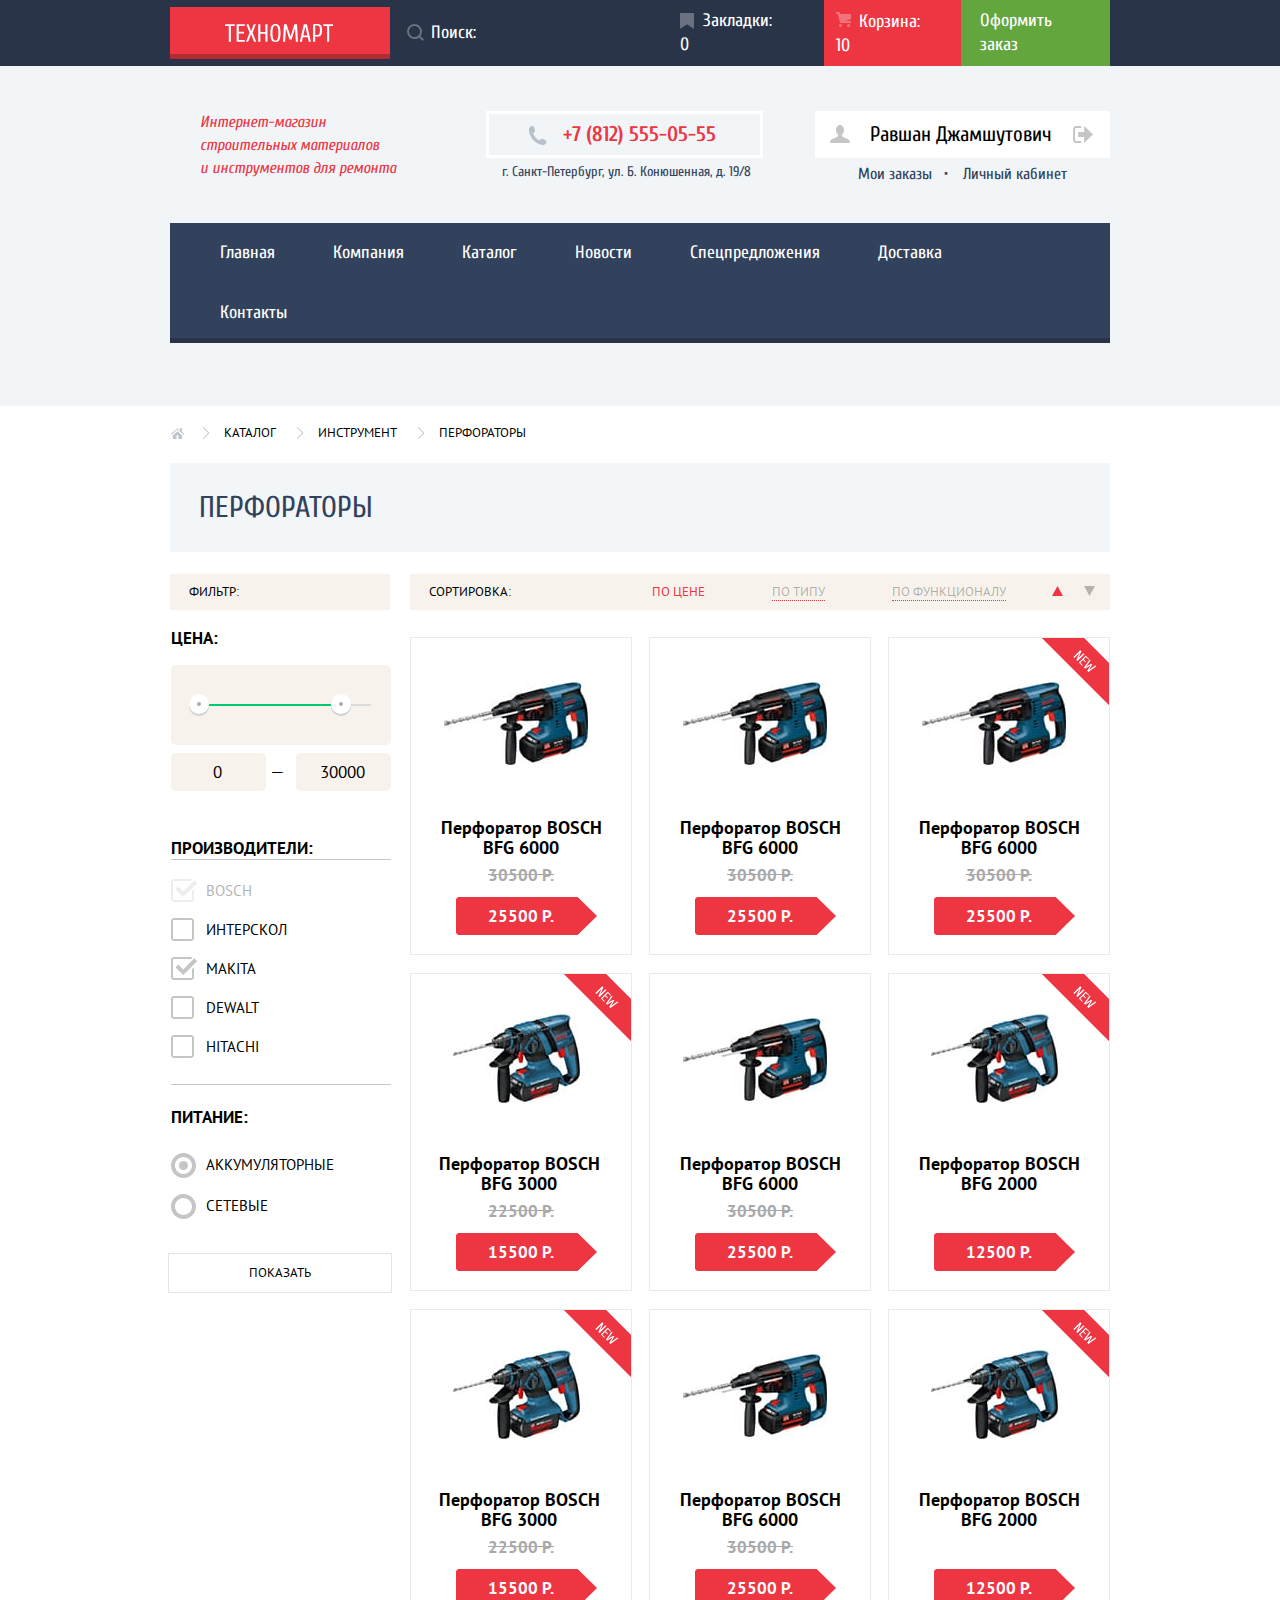
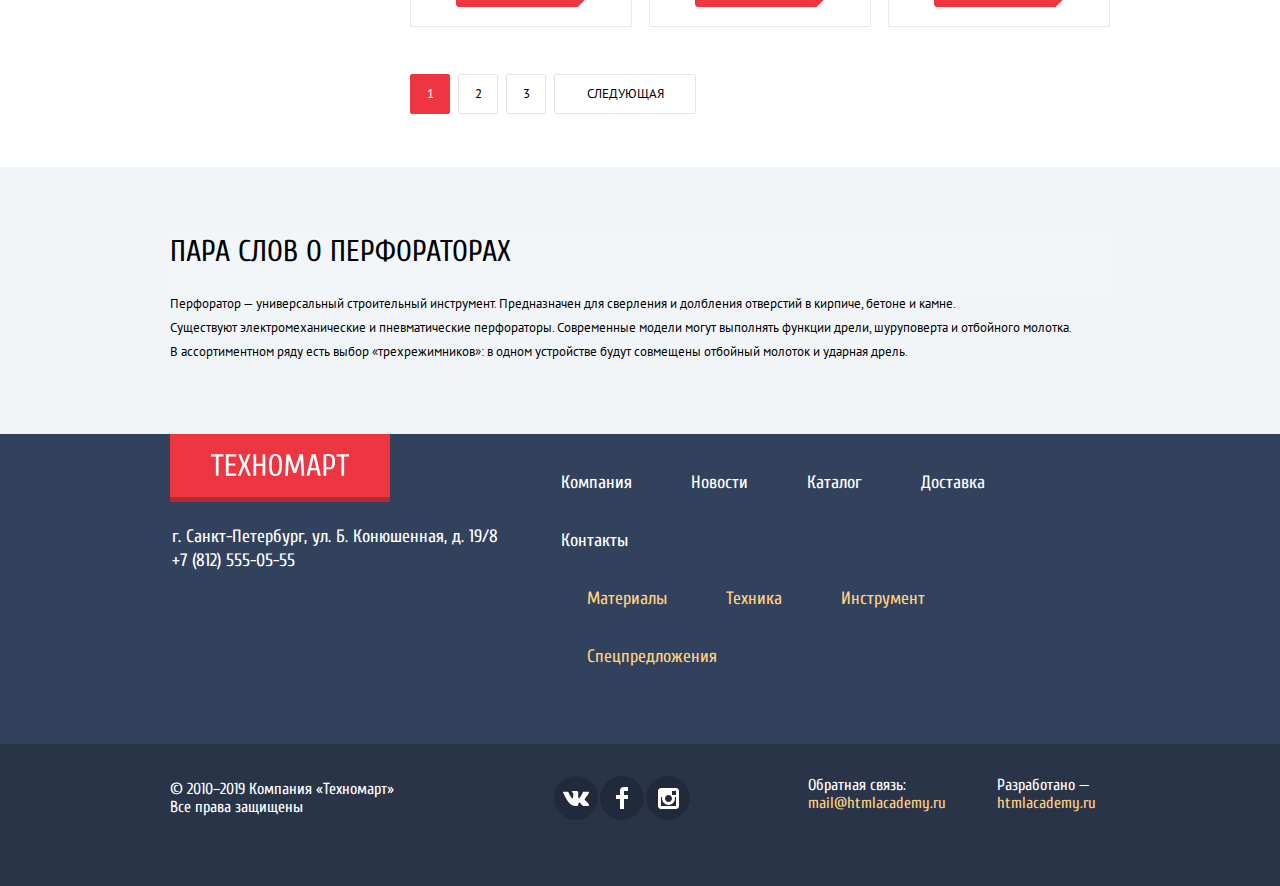
==== commit 173595d5: "Правки" ====
--- a/catalog.html
+++ b/catalog.html
@@ -87,7 +87,7 @@
                         <a class="header-nav__link" href="#">Доставка</a>
                     </li>
                     <li class="header-nav__item">
-                        <a class="header-nav__link" href="#">Контакты</a>
+                        <a class="header-nav__link header-nav__link--last" href="#">Контакты</a>
                     </li>
                 </ul>
             </nav>
@@ -99,7 +99,7 @@
                 <ul class="breadcrumbs__list">
                     <li class="breadcrumbs__item">
                         <a class="breadcrumbs__link" href="index.html" aria-label="Главная страница">
-                            <img class="breadcrumbs__home" src="img/icon-home.svg" width="14" height="12"  alt="">
+                            <img class="breadcrumbs__home" src="img/icon-home.svg" width="14" height="12"  alt="Вернуться на главную">
                         </a>
                     </li>
                     <li class="breadcrumbs__item">
@@ -216,14 +216,14 @@
                         <ul class="sort__list sort__list--arrows">
                             <!--Стрелки-->
                             <li class="sort__arrow-up">
-                                <a href="#" aria-label="Сортировать по возрастанию">
-                                    <svg class="icon-arrow icon-arrow-up arrow--active" xmlns="http://www.w3.org/2000/svg" width="11" height="10">
+                                <a class="arrow__link arrow__link--up" href="#" aria-label="Сортировать по возрастанию">
+                                    <svg class="icon-arrow arrow--active" xmlns="http://www.w3.org/2000/svg" width="11" height="10">
                                         <path fill="#231F20" d="M5.5 0L0 10h11z" /></svg>
                                 </a>
                             </li>
-                            <li class="sort__arrow-down">
-                                <a href="#" aria-label="Сортировать по убыванию">
-                                    <svg class="icon-arrow icon-arrow-down" xmlns="http://www.w3.org/2000/svg" width="11" height="10">
+                            <li class="sort__arrow--down">
+                                <a class="arrow__link arrow__link--down" href="#" aria-label="Сортировать по убыванию">
+                                    <svg class="icon-arrow" xmlns="http://www.w3.org/2000/svg" width="11" height="10">
                                         <path fill="#231F20" d="M5.5 10L0 0h11" /></svg>
                                 </a>
                             </li>
@@ -241,8 +241,8 @@
                                     <p class="card-product__price card-product__price--last">30500 Р.</p>
                                     <p class="card-product__price card-product__price--now">25500 Р.</p>
                                     <div class="buttons-wrap">
-                                        <a href="#" class="card-product__button card-product__button--buy">Купить</a>
-                                        <a href="#" class="card-product__button card-product__button--bookmark">В Закладки</a>
+                                        <a href="buy-product.html" class="card-product__button card-product__button--buy">Купить</a>
+                                        <a href="bookmarks.html" class="card-product__button card-product__button--bookmark">В Закладки</a>
                                     </div>
                                 </article>
                             </li>
@@ -255,8 +255,8 @@
                                     <p class="card-product__price card-product__price--last">30500 Р.</p>
                                     <p class="card-product__price card-product__price--now">25500 Р.</p>
                                     <div class="buttons-wrap">
-                                        <a href="#" class="card-product__button card-product__button--buy">Купить</a>
-                                        <a href="#" class="card-product__button card-product__button--bookmark">В Закладки</a>
+                                        <a href="buy-product.html" class="card-product__button card-product__button--buy">Купить</a>
+                                        <a href="bookmarks.html" class="card-product__button card-product__button--bookmark">В Закладки</a>
                                     </div>
                                 </article>
                             </li>
@@ -270,23 +270,23 @@
                                     <p class="card-product__price card-product__price--last">30500 Р.</p>
                                     <p class="card-product__price card-product__price--now">25500 Р.</p>
                                     <div class="buttons-wrap">
-                                        <a href="#" class="card-product__button card-product__button--buy">Купить</a>
-                                        <a href="#" class="card-product__button card-product__button--bookmark">В Закладки</a>
+                                        <a href="buy-product.html" class="card-product__button card-product__button--buy">Купить</a>
+                                        <a href="bookmarks.html" class="card-product__button card-product__button--bookmark">В Закладки</a>
                                     </div>
                                 </article>
                             </li>
                             <li class="drills__item">
                                 <article class="card-product label-new">
-                                    <img class="card-product__img" src="img/3000.jpg" width="144" height="128" alt="Перфоратор BOSCH BFG 3000">
+                                    <img class="card-product__img card-product__img--small-img" src="img/3000.jpg" width="127" height="112" alt="Перфоратор BOSCH BFG 3000">
                                     <!--New-->
-                                    <h3 class="card-product__title">
+                                    <h3 class="card-product__title card-product__title--crooked">
                                         Перфоратор BOSCH BFG 3000
                                     </h3>
                                     <p class="card-product__price card-product__price--last">22500 Р.</p>
                                     <p class="card-product__price card-product__price--now">15500 Р.</p>
                                     <div class="buttons-wrap">
-                                        <a href="#" class="card-product__button card-product__button--buy">Купить</a>
-                                        <a href="#" class="card-product__button card-product__button--bookmark">В Закладки</a>
+                                        <a href="buy-product.html" class="card-product__button card-product__button--buy">Купить</a>
+                                        <a href="bookmarks.html" class="card-product__button card-product__button--bookmark">В Закладки</a>
                                     </div>
                                 </article>
                             </li>
@@ -299,14 +299,14 @@
                                     <p class="card-product__price card-product__price--last">30500 Р.</p>
                                     <p class="card-product__price card-product__price--now">25500 Р.</p>
                                     <div class="buttons-wrap">
-                                        <a href="#" class="card-product__button card-product__button--buy">Купить</a>
-                                        <a href="#" class="card-product__button card-product__button--bookmark">В Закладки</a>
+                                        <a href="buy-product.html" class="card-product__button card-product__button--buy">Купить</a>
+                                        <a href="bookmarks.html" class="card-product__button card-product__button--bookmark">В Закладки</a>
                                     </div>
                                 </article>
                             </li>
                             <li class="drills__item">
                                 <article class="card-product label-new">
-                                    <img class="card-product__img" src="img/2000.jpg" width="144" height="128" alt="Перфоратор BOSCH BFG 2000">
+                                    <img class="card-product__img card-product__img--small-img" src="img/2000.jpg" width="127" height="112" alt="Перфоратор BOSCH BFG 2000">
                                     <!--New-->
                                     <h3 class="card-product__title">
                                         Перфоратор BOSCH BFG 2000
@@ -315,23 +315,23 @@
                                     <!--Заглушка-->
                                     <p class="card-product__price card-product__price--now">12500 Р.</p>
                                     <div class="buttons-wrap">
-                                        <a href="#" class="card-product__button card-product__button--buy">Купить</a>
-                                        <a href="#" class="card-product__button card-product__button--bookmark">В Закладки</a>
+                                        <a href="buy-product.html" class="card-product__button card-product__button--buy">Купить</a>
+                                        <a href="bookmarks.html" class="card-product__button card-product__button--bookmark">В Закладки</a>
                                     </div>
                                 </article>
                             </li>
                             <li class="drills__item">
                                 <article class="card-product label-new">
-                                    <img class="card-product__img" src="img/3000.jpg" width="144" height="128" alt="Перфоратор BOSCH BFG 3000">
+                                    <img class="card-product__img card-product__img--small-img" src="img/3000.jpg" width="127" height="112" alt="Перфоратор BOSCH BFG 3000">
                                     <!--New-->
-                                    <h3 class="card-product__title">
+                                    <h3 class="card-product__title card-product__title--crooked">
                                         Перфоратор BOSCH BFG 3000
                                     </h3>
                                     <p class="card-product__price card-product__price--last">22500 Р.</p>
                                     <p class="card-product__price card-product__price--now">15500 Р.</p>
                                     <div class="buttons-wrap">
-                                        <a href="#" class="card-product__button card-product__button--buy">Купить</a>
-                                        <a href="#" class="card-product__button card-product__button--bookmark">В Закладки</a>
+                                        <a href="buy-product.html" class="card-product__button card-product__button--buy">Купить</a>
+                                        <a href="bookmarks.html" class="card-product__button card-product__button--bookmark">В Закладки</a>
                                     </div>
                                 </article>
                             </li>
@@ -344,14 +344,14 @@
                                     <p class="card-product__price card-product__price--last">30500 Р.</p>
                                     <p class="card-product__price card-product__price--now">25500 Р.</p>
                                     <div class="buttons-wrap">
-                                        <a href="#" class="card-product__button card-product__button--buy">Купить</a>
-                                        <a href="#" class="card-product__button card-product__button--bookmark">В Закладки</a>
+                                        <a href="buy-product.html" class="card-product__button card-product__button--buy">Купить</a>
+                                        <a href="bookmarks.html" class="card-product__button card-product__button--bookmark">В Закладки</a>
                                     </div>
                                 </article>
                             </li>
                             <li class="drills__item">
                                 <article class="card-product label-new">
-                                    <img class="card-product__img" src="img/2000.jpg" width="144" height="128" alt="Перфоратор BOSCH BFG 2000">
+                                    <img class="card-product__img card-product__img--small-img" src="img/2000.jpg" width="127" height="112" alt="Перфоратор BOSCH BFG 2000">
                                     <!--New-->
                                     <h3 class="card-product__title">
                                         Перфоратор BOSCH BFG 2000
@@ -360,8 +360,8 @@
                                     <!--Заглушка-->
                                     <p class="card-product__price card-product__price--now">12500 Р.</p>
                                     <div class="buttons-wrap">
-                                        <a href="#" class="card-product__button card-product__button--buy">Купить</a>
-                                        <a href="#" class="card-product__button card-product__button--bookmark">В Закладки</a>
+                                        <a href="buy-product.html" class="card-product__button card-product__button--buy">Купить</a>
+                                        <a href="bookmarks.html" class="card-product__button card-product__button--bookmark">В Закладки</a>
                                     </div>
                                 </article>
                             </li>
@@ -427,17 +427,17 @@
                         <a class="footer-nav__link" href="#">Контакты</a>
                     </li>
                 </ul>
-                <ul class="footer-nav__list">
-                    <li class="footer-nav__item">
+                <ul class="footer-nav__list footer-nav__list--shift">
+                    <li class="footer-nav__item footer-nav__item--shift">
                         <a class="footer-nav__link footer-nav__link--yellow" href="#">Материалы</a>
                     </li>
-                    <li class="footer-nav__item">
+                    <li class="footer-nav__item footer-nav__item--shift">
                         <a class="footer-nav__link footer-nav__link--yellow" href="#">Техника</a>
                     </li>
-                    <li class="footer-nav__item">
+                    <li class="footer-nav__item footer-nav__item--shift">
                         <a class="footer-nav__link footer-nav__link--yellow" href="#">Инструмент</a>
                     </li>
-                    <li class="footer-nav__item">
+                    <li class="footer-nav__item footer-nav__item--shift">
                         <a class="footer-nav__link footer-nav__link--yellow" href="#">Спецпредложения</a>
                     </li>
                 </ul>
--- a/css/style.min.css
+++ b/css/style.min.css
@@ -1 +1 @@
-:root{--basic-red:#EE3643;--basic-green:#63A63E;--basic-grey:#3D546F;--basic-greylight-1:#C5C5C5;--basic-greylight-2:#F2F6F8;--basic-greylight-3:#ABABAB;--basic-background:#F1F5F7;--special-background-1:#F7F3EC;--special-background-2:#F9F5F0;--special-background-3:#F1F1F1;--special-background-4:#f4f4f4;--black:#000;--white:#FFF;--special-white:#F3F7F9;--special-grey:#D7DCDE;--special-yellow-1:#FFBF47;--special-yellow-2:#FFC047;--special-blue:#3BBCE3;--special-darkblue-1:#293449;--special-darkblue-2:#32425C;--special-darkblue-3:#161D29;--special-darkblue-4:#405069;--special-lilac:#DC91D8;--special-green:#518534;--special-greenlight:#8ED78F;--special-greenlight-2:#00CA74;--special-yellowlight:#FFD180;--special-red:#FF5357;--success:#5FBB2D;--warning:#FFBF47;--error:#BA2732;--gradient-grey:linear-gradient(180deg,#FFFFFF 0%,rgba(255,255,255,0) 100%),#EAEAEA;--transparent:rgba(0,0,0,.0001);--border-1:#EAEAEA;--border-2:#E5E5E5;--last-price:#A9A9A9;--shadow-button:inset 0 -3px 0 #367315;--transparent-1:rgba(250,250,250,.3);--transparent-2:rgba(250,250,250,.25);--transparent-3:rgba(0,0,0,.3);--transparent-4:rgba(250,250,250,.5);--transparent-5:rgba(197,197,197,.3);--transparent-6:rgba(169,169,169,.3);--transparent-7:rgba(255,255,255,.5)}body{min-width:1200px;margin:0;padding:0;font-family:"Cuprum","Roboto",sans-serif;font-size:18px;line-height:24px;font-weight:400;color:var(--black);background-color:var(--basic-background)}a{text-decoration:none;color:var(--white)}img{max-width:100%;height:auto}.form{font-family:"PT Sans",Arial,sans-serif;font-size:13px;line-height:24px;font-weight:400;background-color:transparent}.visually-hidden{position:absolute;width:1px;height:1px;margin:-1px;border:0;padding:0;clip:rect(0 0 0 0);overflow:hidden}.page-body{min-height:100%;display:-ms-grid;display:grid;-ms-grid-rows:-webkit-min-content 1fr -webkit-min-content;-ms-grid-rows:min-content 1fr min-content;grid-template-rows:-webkit-min-content 1fr -webkit-min-content;grid-template-rows:min-content 1fr min-content;-ms-flex-line-pack:start;align-content:start}.container{width:940px;margin:0 auto;padding-left:15px;padding-right:15px}.header{background-color:var(--transparent);color:var(--white);margin-bottom:61px}.header--catalog{margin-bottom:63px}.header-wrap{background-color:var(--special-darkblue-1);min-height:42px;margin-bottom:45px}.container--header{display:-webkit-box;display:-ms-flexbox;display:flex;-webkit-box-align:center;-ms-flex-align:center;align-items:center}.logo{background-color:var(--basic-red);-webkit-box-shadow:inset 0 -5px 0 rgba(0,0,0,.24);box-shadow:inset 0 -5px 0 rgba(0,0,0,.24);padding:17px 57px 10px 55px}.logo--position{position:absolute}.logo:active{background-color:var(--error)}.search-form{color:var(--white);margin-left:220px;margin-right:-5px;position:relative}.icon-search{position:absolute;top:12px;left:17px;opacity:.3}.search-form__input{font:inherit;color:var(--black);background-color:transparent;border:none;width:237px;min-height:40px;padding-left:41px;cursor:pointer}.search-form__input::-webkit-input-placeholder{color:var(--white)}.search-form__input::-moz-placeholder{color:var(--white)}.search-form__input:-ms-input-placeholder{color:var(--white)}.search-form__input::-ms-input-placeholder{color:var(--white)}.search-form__input::placeholder{color:var(--white)}.search-form:hover .icon-search{opacity:1}.search-form__input:focus{background-color:var(--white);color:var(--black);border:none;outline:0}.search-form__input:focus+.icon-search path,.search-form__input:focus+.icon-search{fill:var(--basic-red);opacity:1}.header-bookmark{padding:8px 36px 9px 15px}.header-basket{padding:9px 25px 8px 17px}.header-basket--catalog{padding-left:12px;padding-right:22px;margin-left:3px;background-color:var(--basic-red)}.header-bookmark::before{content:"";background-image:url(../img/icon-bookmark.svg);background-size:cover;background-repeat:no-repeat;height:16px;width:14px;margin-right:9px;display:inline-block;vertical-align:middle;opacity:.3}.header-bookmark:hover:before,.header-bookmark:focus:before{opacity:1}.header-bookmark:active{color:var(--transparent-4);background-color:var(--special-darkblue-3)}.header-bookmark:active:before{opacity:.3;background-color:var(--special-darkblue-3)}.header-basket::before{content:"";background-image:url(../img/icon-cart.svg);background-size:cover;background-repeat:no-repeat;height:15px;width:15px;margin-right:8px;display:inline-block;vertical-align:middle;opacity:.3}.header-basket:hover:before,.header-basket:focus:before{opacity:1}.header-basket:active{color:var(--transparent-4);background-color:var(--special-darkblue-3)}.header-basket:active:before{opacity:.3;background-color:var(--special-darkblue-3)}.header-order{background-color:var(--basic-green);padding:9px 16px 9px 19px}.header-order:hover,.header-order:focus{background-color:var(--success)}.header-order:active{color:var(--transparent-7);background-color:var(--basic-green)}.header-wrapper{display:-webkit-box;display:-ms-flexbox;display:flex;-webkit-box-pack:justify;-ms-flex-pack:justify;justify-content:space-between;-webkit-box-align:start;-ms-flex-align:start;align-items:flex-start;margin-bottom:39px}.header-wrapper--catalog{margin-bottom:37px}.header-title{font-family:inherit;font-style:italic;font-size:16px;line-height:23px;font-weight:400;color:var(--basic-red);width:197px;margin:0;margin-left:30px}.header-info{display:-webkit-box;display:-ms-flexbox;display:flex;-webkit-box-orient:vertical;-webkit-box-direction:normal;-ms-flex-direction:column;flex-direction:column;-webkit-box-pack:center;-ms-flex-pack:center;justify-content:center;-webkit-box-align:center;-ms-flex-align:center;align-items:center;margin-left:47px}.header-info--main{margin-left:30px}.header-info__tel{font-weight:700;font-size:21px;line-height:30px;color:var(--basic-red);border:3px solid var(--white);padding:5px 44px 6px 39px;margin-right:10px;margin-bottom:2px}.header-info__tel::before{content:"";background-image:url(../img/icon-phone.svg);background-size:cover;background-repeat:no-repeat;height:19px;width:19px;margin-right:16px;display:inline-block;vertical-align:middle}.header-info__adress{font-size:14px;line-height:24px;color:var(--special-darkblue-2);margin:0;margin-right:6px}.header-cabinet__button{display:inline-block;color:var(--black);font-size:21px;line-height:21px;text-align:center;vertical-align:middle;background-color:var(--white);border:none;padding:13px;padding-right:12px;padding-left:13px;margin-bottom:4px;position:relative}.header-cabinet__button--enter{margin-right:6px;padding-left:18px;padding-right:27px}.icon-search{position:absolute}.header-cabinet__button--register{padding-left:24px;padding-right:24px}.header-cabinet__button:hover,.header-cabinet__button:focus{color:var(--basic-red)}.header-cabinet__button:active{color:var(--basic-greylight-1)}.header-cabinet__button--enter:hover path,.header-cabinet__button--enter:focus path{fill:var(--basic-grey)}.header-cabinet__button--enter:active path{fill:var(--basic-greylight-1)}.header-cabinet__link--name{color:var(--black);padding-left:42px;margin-right:46px}.icon-user{position:absolute;top:14px;left:15px}.header-cabinet__link--name:hover path,.header-cabinet__link--name:focus path{fill:var(--basic-grey)}.header-cabinet__link--name:active path{fill:var(--basic-greylight-1)}.icon-logout{position:absolute;top:15px;right:17px}.header-cabinet__link--logout:hover path,.header-cabinet__link--logout:focus path{fill:var(--basic-grey)}.header-cabinet__link--logout:active path{fill:var(--basic-greylight-1)}.header-cabinet__list{list-style:none;margin:0;padding:0;display:-webkit-box;display:-ms-flexbox;display:flex;-webkit-box-pack:center;-ms-flex-pack:center;justify-content:center}.header-cabinet__link--bullit{margin-left:12px}.header-cabinet__link{color:var(--special-darkblue-2);font-size:16px;line-height:18px}.header-cabinet__link:hover,.header-cabinet__link:focus{color:var(--basic-red)}.header-cabinet__link:active,.header-cabinet__link--name:active{color:var(--basic-greylight-1)}.header-cabinet__link--bullit::before{content:"•";margin-right:15px}.header-cabinet__link--bullit:hover:before,.header-cabinet__link--bullit:focus:before{color:var(--special-darkblue-2)}.header-nav__list{list-style:none;background-color:var(--special-darkblue-2);-webkit-box-shadow:inset 0 -5px 0 var(--special-darkblue-1);box-shadow:inset 0 -5px 0 var(--special-darkblue-1);margin:0;padding-right:18px;padding-left:24px;display:-webkit-box;display:-ms-flexbox;display:flex}.header-nav__item{display:-webkit-box;display:-ms-flexbox;display:flex;-webkit-box-pack:center;-ms-flex-pack:center;justify-content:center;-webkit-box-align:center;-ms-flex-align:center;align-items:center}.header-nav__link{display:inline-block;vertical-align:middle;padding:18px;width:100%;padding-left:26px;padding-right:32px}.header-nav__link:hover,.header-nav__link:focus{background-color:var(--special-darkblue-1)}.header-nav__link:active{opacity:.5}.main{background-color:var(--white);padding-top:59px}.main-title{font-size:30px;line-height:30px;text-transform:uppercase;font-weight:400;margin:0;margin-bottom:24px}.products-menu{margin-bottom:59px}.products-menu__list{color:var(--white);list-style:none;margin:0;padding:0;display:-ms-grid;display:grid;-ms-grid-columns:300px 20px 300px 20px 300px;grid-template-columns:300px 300px 300px;-ms-grid-rows:123px 20px 123px 20px 123px;grid-template-rows:123px 123px 123px;gap:20px}.products-menu__list>*:nth-child(1){-ms-grid-row:1;-ms-grid-column:1}.products-menu__list>*:nth-child(2){-ms-grid-row:1;-ms-grid-column:3}.products-menu__list>*:nth-child(3){-ms-grid-row:1;-ms-grid-column:5}.products-menu__list>*:nth-child(4){-ms-grid-row:3;-ms-grid-column:1}.products-menu__list>*:nth-child(5){-ms-grid-row:3;-ms-grid-column:3}.products-menu__list>*:nth-child(6){-ms-grid-row:3;-ms-grid-column:5}.products-menu__list>*:nth-child(7){-ms-grid-row:5;-ms-grid-column:1}.products-menu__list>*:nth-child(8){-ms-grid-row:5;-ms-grid-column:3}.products-menu__list>*:nth-child(9){-ms-grid-row:5;-ms-grid-column:5}.products-menu__item{position:relative;padding:22px}.products-menu__title{font-weight:700;font-size:24px;line-height:30px;margin:0;margin-bottom:19px}.products-menu__link{font-size:14px;line-height:18px;text-transform:uppercase;background-color:var(--transparent-1);padding:11px 26px 10px 24px}.products-menu__link--tools{padding-left:26px;padding-right:27px}.products-menu__link--technics{padding-left:30px;padding-right:31px}.products-menu__link--delivery{padding-left:37px;padding-right:38px}.products-menu__link:hover,.products-menu__link:focus{background-color:var(--transparent-5)}.products-menu__link:active{background-color:var(--transparent-6)}.products-menu__item--materials{background-color:var(--special-yellow-1)}.products-menu__item--materials::after{content:"";background-image:url(../img/icon-1.svg);background-size:cover;background-repeat:no-repeat;height:65px;width:44px;display:inline-block;vertical-align:middle;position:absolute;top:31px;right:43px}.products-menu__item--tools{background-color:var(--special-blue)}.products-menu__item--tools::after{content:"";background-image:url(../img/icon-2.svg);background-size:cover;background-repeat:no-repeat;height:61px;width:75px;display:inline-block;vertical-align:middle;position:absolute;top:34px;right:31px}.products-menu__item--technics{background-color:var(--special-lilac)}.products-menu__item--technics::after{content:"";background-image:url(../img/icon-3.svg);background-size:cover;background-repeat:no-repeat;height:62px;width:78px;display:inline-block;vertical-align:middle;position:absolute;top:31px;right:31px}.products-menu__item--discount{background-color:var(--special-greenlight);-ms-grid-column:3;-ms-grid-column-span:1;grid-column:3 / 4;-ms-grid-row:2;-ms-grid-row-span:1;grid-row:2 / 3}.products-menu__item--discount::after{content:"";background-image:url(../img/icon-4.svg);background-size:cover;background-repeat:no-repeat;height:72px;width:59px;display:inline-block;vertical-align:middle;position:absolute;top:27px;right:45px}.products-menu__item--delivery{background-color:var(--special-yellow-2);-ms-grid-column:3;-ms-grid-column-span:1;grid-column:3 / 4;-ms-grid-row:3;-ms-grid-row-span:1;grid-row:3 / 4}.products-menu__item--delivery::after{content:"";background-image:url(../img/icon-5.svg);background-size:cover;background-repeat:no-repeat;height:63px;width:78px;display:inline-block;vertical-align:middle;position:absolute;top:32px;right:31px}.slider{color:var(--white);display:-ms-grid;display:grid;-ms-grid-column:1;-ms-grid-column-span:2;grid-column:1 / 3;-ms-grid-row:2;-ms-grid-row-span:2;grid-row:2 / 4;position:relative}.slider__list{list-style:none;margin:0;padding:0;display:-ms-grid;display:grid;position:relative;min-height:266px}.slider__arrow{border:none;outline:none;background-color:transparent}.slider__arrow:focus{outline:auto}.slider__next{cursor:pointer;position:absolute;bottom:98px;right:15px}.slider__previous{cursor:pointer;position:absolute;bottom:98px;left:19px}.slider__nav{position:absolute;z-index:1}.slider__nav__1{bottom:29px;left:295px}.slider__nav__2{bottom:29px;left:315px}.slider__circle--active{fill:var(--basic-red)}.slider__title{font-weight:700;font-size:36px;line-height:36px;text-transform:uppercase;margin:0;margin-top:23px;margin-left:24px}.slider__subtitle{font-size:18px;line-height:24px;margin:0;margin-left:24px;margin-top:6px}.slider__item--workman1{background-image:url(../img/workman-1.jpg);background-repeat:no-repeat;display:none;background-color:var(--basic-greylight-1)}.slider__item--workman2{background-image:url(../img/workman-2.jpg);background-repeat:no-repeat;display:none;background-color:var(--basic-greylight-1)}.slider__item--active{display:block}.main-button{display:-webkit-box;display:-ms-flexbox;display:flex;-webkit-box-pack:center;-ms-flex-pack:center;justify-content:center;-webkit-box-align:center;-ms-flex-align:center;align-items:center;font-size:14px;line-height:18px;color:var(--white);text-transform:uppercase;background-color:var(--basic-red);width:192px;min-height:38px;border:none;cursor:pointer}.main-button--popular{margin-right:5px;margin-top:-2px}.main-button:active{background-color:var(--error)}.main-button--slider{margin-left:25px;margin-top:112px}.popular-products{margin-bottom:53px}.manufactures{margin-bottom:48px}.popular-title{font-size:30px;line-height:30px;text-transform:uppercase;font-weight:400;margin:0}.popular-wrap{background-color:var(--special-background-2);display:-webkit-box;display:-ms-flexbox;display:flex;-webkit-box-pack:justify;-ms-flex-pack:justify;justify-content:space-between;-webkit-box-align:center;-ms-flex-align:center;align-items:center;margin-bottom:21px;padding:27px;padding-top:25px;padding-right:14px}.popular-wrap--manufactures{margin-bottom:17px}.popular-products__list,.manufactures__list{list-style:none;margin:0;padding:0}.popular-products__list--flex{display:-webkit-box;display:-ms-flexbox;display:flex;-ms-flex-wrap:wrap;flex-wrap:wrap;-webkit-box-pack:justify;-ms-flex-pack:justify;justify-content:space-between}.manufactures__list--flex{display:-webkit-box;display:-ms-flexbox;display:flex;-ms-flex-wrap:wrap;flex-wrap:wrap;-webkit-box-pack:justify;-ms-flex-pack:justify;justify-content:space-between}.popular-products__item{-webkit-box-sizing:border-box;box-sizing:border-box;display:-webkit-box;display:-ms-flexbox;display:flex;margin-bottom:18px}.popular-products__item:focus-within .buttons-wrap{opacity:1}.manufactures__item{width:220px;height:145px;margin-bottom:20px;border:1px solid var(--border-1)}.manufactures__link{display:-webkit-box;display:-ms-flexbox;display:flex;-webkit-box-pack:center;-ms-flex-pack:center;justify-content:center;-webkit-box-align:center;-ms-flex-align:center;align-items:center;width:200px;height:124px;padding:9px}.manufactures__link--makita{height:124px}.manufactures__link--bosch{height:129px}.manufactures__link--interskol{height:115px}.manufactures__link--hitachi{height:127px;width:206px}.manufactures__link--aeg{width:205px;height:122px}.manufactures__link--metabo{width:210px;height:117px}.manufactures__item:hover,.manufactures__item:focus{-webkit-box-shadow:0 4px 20px rgba(0,0,0,.15);box-shadow:0 4px 20px rgba(0,0,0,.15)}.manufactures__item:active{opacity:.5}.services{background-color:var(--basic-background);margin-bottom:70px;padding:65px;padding-bottom:4px}.services__list{list-style:none;margin:0;padding:0;margin-right:80px}.services__list--buttons{background-color:var(--special-darkblue-1)}.services__wrap{display:-webkit-box;display:-ms-flexbox;display:flex;-webkit-box-orient:horizontal;-webkit-box-direction:reverse;-ms-flex-direction:row-reverse;flex-direction:row-reverse;-webkit-box-pack:end;-ms-flex-pack:end;justify-content:flex-end;-webkit-box-align:start;-ms-flex-align:start;align-items:flex-start;position:relative}.services__wrap::after{content:"";background-image:url(../img/shadow.png);background-size:cover;background-repeat:no-repeat;height:279px;width:10px;display:block;position:absolute;left:230px;top:-49px}.services__title{font-size:30px;line-height:30px;font-weight:400;text-transform:uppercase;color:var(--special-darkblue-2);margin:0;margin-bottom:30px}.services__text{font-family:"PT Sans",Arial,sans-serif;font-weight:400;font-size:13px;line-height:24px;width:400px}.services__text--main{margin-bottom:68px}.services__text--delivery{width:280px}.services__button{font-size:21px;line-height:30px;font-weight:700;color:var(--white);width:140px;height:61px;border:none;background-color:var(--special-darkblue-2);outline:none;width:240px;-webkit-box-shadow:0 1px 0 var(--special-darkblue-1),inset 0 1px 0 var(--special-darkblue-4);box-shadow:0 1px 0 var(--special-darkblue-1),inset 0 1px 0 var(--special-darkblue-4);text-align:start;padding-left:22px}.services-button__item:not(:last-child){margin-bottom:2px}.services__button--active{background-color:var(--white);-webkit-box-shadow:0 1px 0 #FFFFFF,inset 0 1px 0 #FFF;box-shadow:0 1px 0 #FFFFFF,inset 0 1px 0 #FFF;color:var(--special-darkblue-2);outline:none}.services__item{background-repeat:no-repeat;background-position:151px 19px;width:619px;min-height:283px;display:none}.services__item--active{display:block}.services__item--delivery{background-image:url(../img/car.png)}.services__item--garant{background-image:url(../img/garant.png)}.services__item--credit{background-image:url(../img/credit.png)}.services__button:hover:not(.services__button--active),.services__button:focus:not(.services__button--active){-webkit-box-shadow:0 1px 0 #293449,inset 0 1px 0 #405069;box-shadow:0 1px 0 #293449,inset 0 1px 0 #405069;background-color:var(--special-darkblue-1);color:var(--white);cursor:pointer}.services__button--active,.services__button:active{background-color:var(--white);-webkit-box-shadow:0 1px 0 #FFFFFF,inset 0 1px 0 #FFF;box-shadow:0 1px 0 #FFFFFF,inset 0 1px 0 #FFF;color:var(--special-darkblue-2);outline:none}.container--wrap{margin-bottom:70px}.about{width:458px}.contact{width:300px}.contact-text{font-family:"PT Sans",Arial,sans-serif;font-weight:400;font-size:13px;line-height:24px;margin-bottom:27px}.open-map{display:block;margin-bottom:25px;background-color:var(--basic-greylight-3);height:158px}.contact-text--about{margin-bottom:2px}.contact-text--contact{margin-bottom:33px}.about__list{list-style:none;margin:0;padding:0}.about__item{margin-bottom:12px}.about__item::before{content:"";display:inline-block;width:25px;height:2px;background-color:var(--basic-red);margin-right:12px;vertical-align:middle}.main-button--about{margin-top:19px;width:220px}.main-button--write{width:300px}.main-button--credit{background-color:var(--special-red);border-radius:2px;margin-top:28px;display:-webkit-box;display:-ms-flexbox;display:flex;outline:none}.container--wrap{display:-webkit-box;display:-ms-flexbox;display:flex;-webkit-box-pack:justify;-ms-flex-pack:justify;justify-content:space-between}.footer{background-color:var(--special-darkblue-2);color:var(--white)}.logo--footer{display:inline-block;vertical-align:middle;padding-top:20px;padding-right:41px;padding-bottom:19px;padding-left:41px;margin-bottom:23px}.container--footer{display:-webkit-box;display:-ms-flexbox;display:flex;-webkit-box-pack:justify;-ms-flex-pack:justify;justify-content:space-between;-webkit-box-align:center;-ms-flex-align:center;align-items:center;position:relative;margin-bottom:54px}.footer-nav__link:hover,.footer-nav__link:focus{-webkit-text-decoration-line:underline;text-decoration-line:underline}.footer-nav__link--yellow{color:var(--special-yellowlight)}.footer-nav__link:active{opacity:.5;text-decoration:none}.footer-nav{color:var(--special-white);position:absolute;top:38px;right:-42px}.footer-nav__list{list-style:none;margin:0;padding:0;display:-webkit-box;display:-ms-flexbox;display:flex;-webkit-box-pack:end;-ms-flex-pack:end;justify-content:flex-end}.footer-nav__item{margin-right:58px;margin-bottom:34px}.footer-info{font-size:18px;line-height:24px}.footer-info__adress{margin:0;margin-left:2px}.footer-info--down{background-color:var(--special-darkblue-1);min-height:142px}.copyright{font-size:16px;line-height:18px;margin-top:36px;margin-right:30px}.social{list-style:none;margin:0;padding:0;display:-webkit-box;display:-ms-flexbox;display:flex;-webkit-box-pack:justify;-ms-flex-pack:justify;justify-content:space-between;margin-top:19px;margin-left:14px}.social__item{display:-webkit-box;display:-ms-flexbox;display:flex;-webkit-box-pack:center;-ms-flex-pack:center;justify-content:center;-webkit-box-align:center;-ms-flex-align:center;align-items:center;width:44px;height:44px;background-color:#212A3A;border-radius:50%;margin-right:2px}.social__link{width:100%;height:100%;display:-webkit-box;display:-ms-flexbox;display:flex;-webkit-box-pack:center;-ms-flex-pack:center;justify-content:center;-webkit-box-align:center;-ms-flex-align:center;align-items:center}.social__link--vk::before{content:"";background-image:url(../img/icon-vk.svg);background-size:cover;background-repeat:no-repeat;height:15px;width:26px;display:inline-block;vertical-align:middle}.social__link--fb::before{content:"";background-image:url(../img/icon-fb.svg);background-size:cover;background-repeat:no-repeat;height:22px;width:12px;display:inline-block;vertical-align:middle}.social__link--insta::before{content:"";background-image:url(../img/icon-insta.svg);background-size:cover;background-repeat:no-repeat;height:21px;width:21px;display:inline-block;vertical-align:middle}.social__item:hover,.social__item:focus,.social__item:active{background-color:var(--basic-red)}.developer{display:-webkit-box;display:-ms-flexbox;display:flex;-webkit-box-pack:justify;-ms-flex-pack:justify;justify-content:space-between;font-size:16px;line-height:18px;margin-top:16px}.developer__item{margin-right:14px}.developer__item--feedback{margin-right:51px}.developer__link{color:var(--special-yellowlight)}.developer__link:hover,.developer__link:focus{-webkit-text-decoration-line:underline;text-decoration-line:underline}.developer__link:active{color:var(--error);text-decoration:none}.catalog-main{background-color:var(--white);font-family:"PT Sans",Arial,sans-serif;font-weight:400}.catalog-title{font-family:"Cuprum","Roboto",sans-serif;;font-size:30px;line-height:30px;font-weight:400;text-transform:uppercase;color:var(--special-darkblue-2);background-color:var(--basic-greylight-2)}.catalog-title--main-product{display:-webkit-box;display:-ms-flexbox;display:flex;-webkit-box-align:center;-ms-flex-align:center;align-items:center;min-height:89px;padding-left:29px;margin-bottom:22px}.catalog-wrapper{display:-webkit-box;display:-ms-flexbox;display:flex;-webkit-box-pack:justify;-ms-flex-pack:justify;justify-content:space-between;margin-bottom:53px}.breadcrumbs{margin-bottom:20px;margin-top:13px}.breadcrumbs__list{list-style:none;margin:0;padding:0;display:-webkit-box;display:-ms-flexbox;display:flex}.breadcrumbs__link{font-size:13px;line-height:18px;text-transform:uppercase;color:var(--black);margin-right:15px}.breadcrumbs__item{margin-right:4px}.breadcrumbs__home{vertical-align:middle}.breadcrumbs__item::after{content:"";background-image:url(../img/icon-right-small.svg);background-size:cover;background-repeat:no-repeat;height:12px;width:8px;margin-right:10px;display:inline-block;vertical-align:middle}.range-controls{height:41px;width:180px;border-radius:5px;background-color:var(--special-background-1);position:relative;margin-bottom:8px;padding-top:39px;padding-left:20px;padding-right:20px}.range-controls .scale{height:2px;width:180px;background-color:var(--special-grey)}.range-controls .bar{width:80%;height:2px;background-color:var(--special-greenlight-2)}.range-controls .toggle{position:absolute;top:29px;left:0;width:4px;height:4px;padding:0;border:8px solid var(--white);background-color:var(--basic-greylight-3);border-radius:50%;-webkit-box-shadow:0 2px 1px 0 #cfcfcf;box-shadow:0 2px 1px 0 #cfcfcf;cursor:pointer}.range-controls .toggle-min{left:18px}.range-controls .toggle-max{left:160px}.price-controls{display:-webkit-box;display:-ms-flexbox;display:flex;-webkit-box-pack:justify;-ms-flex-pack:justify;justify-content:space-between}.price-controls__price{font-family:"PT Sans",Arial,sans-serif;font-weight:400;font-size:17px;line-height:18px;text-transform:uppercase}.price-controls__input{width:60px;padding:10px;padding-right:11px;padding-left:24px;text-align:center;color:var(--black);border:none;border-radius:5px;background:var(--special-background-1);font-family:"PT Sans",Arial,sans-serif;font-weight:400;font-size:17px;line-height:18px;text-transform:uppercase}.filter{text-transform:uppercase;width:220px}.filter-title{font-weight:400;font-size:13px;line-height:18px;background-color:var(--special-background-1);margin:0;display:-webkit-box;display:-ms-flexbox;display:flex;-webkit-box-align:center;-ms-flex-align:center;align-items:center;min-height:36px;padding-left:19px;padding-right:141px}.filter-title--filter{margin-bottom:13px}.filter-title--sort{padding:0;margin-left:19px;margin-right:107px}.filter__form{margin-left:-15px}.filter__fieldset{border:none;margin-bottom:30px;position:relative}.filter__fieldset--manufactures{margin-bottom:15px}.filter__fieldset--manufactures::after,.filter__fieldset--manufactures::before{content:"";display:block;width:220px;height:1px;background-color:var(--basic-greylight-1);position:absolute}.filter__fieldset--manufactures::before{top:-16px}.filter__fieldset--manufactures::after{bottom:2px}.filter__fieldset--charge{margin-bottom:6px}.filter__legend{font-weight:700;font-size:17px;line-height:30px;border:none;margin-bottom:6px}.filter__legend--manufactures{margin-bottom:12px}.filter__legend--charge{margin-bottom:17px}.filter__list,.sort__list{list-style:none;margin:0;padding:0}.filter__item{font-size:15px;line-height:19px;margin-bottom:12px}.filter__item--charge{margin-bottom:14px}.filter__button{border:1px solid var(--border-2);background-color:var(--white);font-family:"PT Sans",Arial,sans-serif;font-weight:400;font-size:13px;line-height:18px;text-transform:uppercase;display:block;margin-left:13px;padding:10px 80px;cursor:pointer}.option{display:block}.check{padding-left:35px;padding-bottom:8px;cursor:pointer;position:relative}.check__input,.radio__input{position:absolute;width:1px;height:1px;overflow:hidden;clip:rect(0 0 0 0)}.check__box{position:absolute;width:27px;height:23px;background-image:url("data:image/svg+xml;charset=UTF-8,%3csvg xmlns='http://www.w3.org/2000/svg' width='23' height='23'%3e%3cpath fill='%23c5c5c5' d='M20 2c.542 0 1 .458 1 1v17c0 .542-.458 1-1 1H3c-.542 0-1-.458-1-1V3c0-.542.458-1 1-1h17m0-2H3C1.35 0 0 1.35 0 3v17c0 1.65 1.35 3 3 3h17c1.65 0 3-1.35 3-3V3c0-1.65-1.35-3-3-3z'/%3e%3c/svg%3e");background-repeat:no-repeat;margin-left:-35px;cursor:pointer;top:-2px}.check__input:hover+.check__box,.check__input:focus+.check__box{background-image:url("data:image/svg+xml;charset=UTF-8,%3csvg xmlns='http://www.w3.org/2000/svg' width='23' height='23'%3e%3cpath fill='%23b5b5b5' d='M20 2c.542 0 1 .458 1 1v17c0 .542-.458 1-1 1H3c-.542 0-1-.458-1-1V3c0-.542.458-1 1-1h17m0-2H3C1.35 0 0 1.35 0 3v17c0 1.65 1.35 3 3 3h17c1.65 0 3-1.35 3-3V3c0-1.65-1.35-3-3-3z'/%3e%3c/svg%3e")}.check__input:checked+.check__box{background-image:url("data:image/svg+xml;charset=UTF-8,%3csvg xmlns='http://www.w3.org/2000/svg' width='27' height='23'%3e%3cpath fill='%23c5c5c5' d='M7.285 7.486l-2.829 2.829 7.783 7.783L26.171 4.166l-2.828-2.829-11.104 11.102z'/%3e%3cpath fill='%23c5c5c5' d='M21 20c0 .542-.458 1-1 1H3c-.542 0-1-.458-1-1V3c0-.542.458-1 1-1h16.908L21.493.415A2.96 2.96 0 0020 0H3C1.35 0 0 1.35 0 3v17c0 1.65 1.35 3 3 3h17c1.65 0 3-1.35 3-3v-9.829l-2 2V20z'/%3e%3c/svg%3e")}.check__input:checked:focus+.check__box,.check__input:checked:hover+.check__box{background-image:url("data:image/svg+xml;charset=UTF-8,%3csvg xmlns='http://www.w3.org/2000/svg' width='27' height='23'%3e%3cpath fill='%23b5b5b5' d='M7.285 7.486l-2.829 2.829 7.783 7.783L26.171 4.166l-2.828-2.829-11.104 11.102z'/%3e%3cpath fill='%23b5b5b5' d='M21 20c0 .542-.458 1-1 1H3c-.542 0-1-.458-1-1V3c0-.542.458-1 1-1h16.908L21.493.415A2.96 2.96 0 0020 0H3C1.35 0 0 1.35 0 3v17c0 1.65 1.35 3 3 3h17c1.65 0 3-1.35 3-3v-9.829l-2 2V20z'/%3e%3c/svg%3e")}.check__input:checked:disabled+.check__box,.check__input:disabled+.check__box+.check__text{opacity:.3;cursor:default}.radio{padding-left:35px;padding-bottom:8px;cursor:pointer;position:relative}.radio__button{position:absolute;width:25px;height:25px;background-image:url("data:image/svg+xml;charset=UTF-8,%3csvg xmlns='http://www.w3.org/2000/svg' width='25' height='25'%3e%3cpath fill='%23c5c5c5' d='M12.5 4c4.687 0 8.5 3.813 8.5 8.5 0 4.687-3.813 8.5-8.5 8.5C7.813 21 4 17.187 4 12.5 4 7.813 7.813 4 12.5 4m0-4C5.597 0 0 5.597 0 12.5S5.597 25 12.5 25 25 19.403 25 12.5 19.403 0 12.5 0z'/%3e%3c/svg%3e");background-repeat:no-repeat;margin-left:-35px;cursor:pointer;top:-2px}.radio__input:hover+.radio__button,.radio__input:focus+.radio__button{background-image:url("data:image/svg+xml;charset=UTF-8,%3csvg xmlns='http://www.w3.org/2000/svg' width='25' height='25'%3e%3cpath fill='%23b5b5b5' d='M12.5 4c4.687 0 8.5 3.813 8.5 8.5 0 4.687-3.813 8.5-8.5 8.5C7.813 21 4 17.187 4 12.5 4 7.813 7.813 4 12.5 4m0-4C5.597 0 0 5.597 0 12.5S5.597 25 12.5 25 25 19.403 25 12.5 19.403 0 12.5 0z'/%3e%3c/svg%3e")}.radio__input:checked+.radio__button{background-image:url("data:image/svg+xml;charset=UTF-8,%3csvg xmlns='http://www.w3.org/2000/svg' width='25' height='25'%3e%3cpath fill='%23c5c5c5' d='M12.5 4c4.687 0 8.5 3.813 8.5 8.5 0 4.687-3.813 8.5-8.5 8.5C7.813 21 4 17.187 4 12.5 4 7.813 7.813 4 12.5 4m0-4C5.597 0 0 5.597 0 12.5S5.597 25 12.5 25 25 19.403 25 12.5 19.403 0 12.5 0z'/%3e%3ccircle fill='%23c5c5c5' cx='12.5' cy='12.5' r='4.5'/%3e%3c/svg%3e")}.radio__input:checked:hover+.radio__button,.radio__input:checked:focus+.radio__button{background-image:url("data:image/svg+xml;charset=UTF-8,%3csvg xmlns='http://www.w3.org/2000/svg' width='25' height='25'%3e%3cpath fill='%23b5b5b5' d='M12.5 4c4.687 0 8.5 3.813 8.5 8.5 0 4.687-3.813 8.5-8.5 8.5C7.813 21 4 17.187 4 12.5 4 7.813 7.813 4 12.5 4m0-4C5.597 0 0 5.597 0 12.5S5.597 25 12.5 25 25 19.403 25 12.5 19.403 0 12.5 0z'/%3e%3ccircle fill='%23c5c5c5' cx='12.5' cy='12.5' r='4.5'/%3e%3c/svg%3e")}.radio__input:checked:disabled+.radio__button,.radio__input:disabled+.radio__button{opacity:.3;cursor:default}.sort{background-color:var(--special-background-1);text-transform:uppercase;width:700px;display:-webkit-box;display:-ms-flexbox;display:flex;-webkit-box-pack:justify;-ms-flex-pack:justify;justify-content:space-between;margin-bottom:27px}.sort__item{margin-right:67px}.sort__item:last-child{margin-right:0}.sort__list{display:-webkit-box;display:-ms-flexbox;display:flex;-webkit-box-align:center;-ms-flex-align:center;align-items:center;padding-bottom:4px;margin-right:13px}.sort__list--arrows{margin-right:26px;margin-left:23px;position:relative}.sort__link{font-size:13px;line-height:18px;color:var(--transparent-3);border-bottom:1px dotted var(--basic-red)}.sort__link:hover,.sort__link:focus{color:var(--black);border-bottom:1px solid var(--basic-red)}.sort__link:active{color:var(--basic-red);border:none}.sort__link--active{color:var(--basic-red);border:none}.sort__arrow-up{margin-right:9px}.icon-arrow-up{position:absolute;top:12px;right:21px;opacity:.3}.icon-arrow-down{position:absolute;top:12px;opacity:.3}.icon-arrow:hover,.icon-arrow:focus{opacity:1}.icon-arrow:active path:not(.arrow--active){fill:var(--basic-red)}.arrow--active path,.arrow--active{fill:var(--basic-red);opacity:1}.drills{width:700px;margin-bottom:29px}.drills__list{list-style:none;margin:0;padding:0;display:-webkit-box;display:-ms-flexbox;display:flex;-ms-flex-wrap:wrap;flex-wrap:wrap;-webkit-box-pack:justify;-ms-flex-pack:justify;justify-content:space-between}.drills__item{-webkit-box-sizing:border-box;box-sizing:border-box;display:-webkit-box;display:-ms-flexbox;display:flex;margin-bottom:18px}.card-product{border:1px solid var(--border-1);font-family:"PT Sans",Arial,sans-serif;font-weight:700;text-align:center;width:200px;min-height:298px;position:relative;display:-webkit-box;display:-ms-flexbox;display:flex;-webkit-box-orient:vertical;-webkit-box-direction:normal;-ms-flex-direction:column;flex-direction:column;-webkit-box-align:center;-ms-flex-align:center;align-items:center;-webkit-box-pack:center;-ms-flex-pack:center;justify-content:center;padding:10px;padding-top:17px;padding-bottom:1px}.card-product:hover,.card-product:focus{-webkit-box-shadow:0 4px 20px rgba(0,0,0,.15);box-shadow:0 4px 20px rgba(0,0,0,.15)}.card-product:hover .buttons-wrap,.card-product:focus-within .buttons-wrap{opacity:1}.card-product--main{padding-top:10px}.card-product__img{margin-bottom:30px;margin-top:5px;margin-right:10px}.card-product__img--big-img{margin-bottom:0;position:relative;bottom:11px}.card-product__title{font-size:18px;line-height:20px;margin:0;width:166px;margin-bottom:-9px}.card-product__price{font-size:17px;line-height:18px;margin-bottom:18px}.blind-element{visibility:hidden}.card-product__price--last{color:var(--last-price);-webkit-text-decoration-line:line-through;text-decoration-line:line-through}.card-product__price--now{color:var(--white);background-image:url(../img/red-button.svg);background-repeat:no-repeat;background-position:center;padding:10px 44px 10px 32px;margin-top:-5px;margin-left:11px}.card-product__button{font-family:"Cuprum","Roboto",sans-serif;font-weight:400;font-size:14px;line-height:18px;text-transform:uppercase;text-align:center;border-radius:2px}.buttons-wrap{opacity:0;position:absolute;background-color:var(--white);top:23px;right:23px;padding-top:15px;padding-bottom:15px;padding-left:29px;padding-right:20px}.card-product__button--buy{color:var(--white);border:none;background-color:var(--basic-green);-webkit-box-shadow:var(--shadow-button);box-shadow:var(--shadow-button);margin-bottom:8px;padding-right:41px;padding-left:29px;display:block;padding-top:10px;padding-bottom:11px}.card-product__button--buy:hover,.card-product__button--buy:focus{background-color:var(--success);outline:none}.card-product__button--buy:active{background-color:var(--special-green);outline:none}.card-product__button--buy::before{content:"";background-image:url(../img/icon-cart.svg);background-size:cover;background-repeat:no-repeat;height:15px;width:15px;margin-right:8px;margin-bottom:3px;display:inline-block;vertical-align:middle;opacity:.3}.card-product__button--bookmark{color:var(--special-darkblue-2);border:3px solid var(--basic-green);background-color:var(--white);display:block;padding-top:7px;padding-bottom:7px}.card-product__button--bookmark:hover,.card-product__button--bookmark:focus{border:3px solid var(--special-darkblue-2)}.card-product__button--bookmark:active{opacity:.5}.label-new::before{content:"";background-image:url(../img/new.png);background-size:cover;background-repeat:no-repeat;height:70px;width:70px;display:inline-block;vertical-align:middle;position:absolute;top:0;right:0;z-index:1}.about-drills{background-color:var(--basic-background);padding:70px;margin-bottom:-1px}.about-drills__text{font-size:13px;line-height:24px;margin:0}.catalog-title--about-drills{color:var(--black);margin:0;padding-bottom:25px}.pagination{list-style:none;margin:0;padding:0;display:-webkit-box;display:-ms-flexbox;display:flex}.pagination__item{margin-right:8px}.pagination__link{color:var(--black);border:1px solid var(--border-2);border-radius:2px;font-size:13px;line-height:18px;font-weight:400;text-transform:uppercase;display:-webkit-box;display:-ms-flexbox;display:flex;-webkit-box-pack:center;-ms-flex-pack:center;justify-content:center;-webkit-box-align:center;-ms-flex-align:center;align-items:center;height:38px;width:38px}.pagination__link--active{background-color:var(--basic-red);color:var(--white)}.pagination__link:hover:not(.pagination__link--active),.pagination__link:focus:not(.pagination__link--active){border:1px solid var(--basic-greylight-1)}.pagination__link:active:not(.pagination__link--active){border:1px solid var(--basic-red)}.pagination__link--next{width:140px}@-webkit-keyframes bounce{0%{-webkit-transform:translateY(-2000px);transform:translateY(-2000px)}70%{-webkit-transform:translateY(30px);transform:translateY(30px)}90%{-webkit-transform:translateY(-10px);transform:translateY(-10px)}100%{-webkit-transform:translateY(0);transform:translateY(0)}}@keyframes bounce{0%{-webkit-transform:translateY(-2000px);transform:translateY(-2000px)}70%{-webkit-transform:translateY(30px);transform:translateY(30px)}90%{-webkit-transform:translateY(-10px);transform:translateY(-10px)}100%{-webkit-transform:translateY(0);transform:translateY(0)}}@-webkit-keyframes shake{0%,100%{-webkit-transform:translateX(0);transform:translateX(0)}10%,30%,50%,70%,90%{-webkit-transform:translateX(-10px);transform:translateX(-10px)}20%,40%,60%,80%{-webkit-transform:translateX(10px);transform:translateX(10px)}}@keyframes shake{0%,100%{-webkit-transform:translateX(0);transform:translateX(0)}10%,30%,50%,70%,90%{-webkit-transform:translateX(-10px);transform:translateX(-10px)}20%,40%,60%,80%{-webkit-transform:translateX(10px);transform:translateX(10px)}}.popup-button-close{background-image:url(../img/icon-close.svg);background-repeat:no-repeat;width:21px;height:21px;border:none;outline:none;cursor:pointer;background-color:transparent}.popup-button-close--order{position:relative;bottom:372px;left:507px}.popup-form-order{width:620px;min-height:430px;background-color:var(--white);-webkit-box-shadow:0 4px 20px rgba(0,0,0,.15);box-shadow:0 4px 20px rgba(0,0,0,.15);font-family:"Cuprum","Roboto",sans-serif;font-size:18px;line-height:24px;font-weight:400;border-top:7px solid var(--special-red);z-index:999;position:fixed;top:250px;bottom:auto;right:0;left:0;margin:auto;display:none}.popup-form-order__container{width:459px;margin:0 auto;padding-left:15px;padding-right:15px;padding-top:40px}.popup-form-order__form{display:-webkit-box;display:-ms-flexbox;display:flex;-ms-flex-wrap:wrap;flex-wrap:wrap}.popup-form-order__item{margin-top:0;margin-bottom:15px}.popup-form-order__item:first-child{margin-right:19px}.popup-form-order__label{display:block;margin-bottom:11px}.popup-form-order__input{width:220px;background-color:transparent;-webkit-box-sizing:border-box;box-sizing:border-box;border:2px solid var(--basic-greylight-1);border-radius:2px;font-family:"PT Sans",Arial,sans-serif;font-size:13px;line-height:24px;padding:4px;padding-left:10px}.popup-form-order__input--textarea{width:460px;min-height:114px;margin-bottom:51px}.popup-form-order__wrap{background-color:var(--special-background-4);width:100%;position:absolute;min-height:112px;left:0;bottom:0}.main-button--order{width:100%;z-index:1}.popup-map{border-top:7px solid var(--special-red);display:none;width:943px;position:fixed;top:auto;bottom:250px;right:0;left:0;margin:auto;z-index:999}.popup-button-close--map{position:absolute;top:18px;right:11px}.popup-map__interactive{border:0}.popup-basket{-webkit-box-orient:vertical;-webkit-box-direction:normal;-ms-flex-direction:column;flex-direction:column;-webkit-box-pack:start;-ms-flex-pack:start;justify-content:flex-start;-webkit-box-align:center;-ms-flex-align:center;align-items:center;-webkit-box-shadow:0 4px 20px rgba(0,0,0,.15);box-shadow:0 4px 20px rgba(0,0,0,.15);width:620px;min-height:282px;position:fixed;top:350px;bottom:auto;right:0;left:0;margin:auto;z-index:999;background-color:var(--white);border-top:7px solid var(--special-red);display:none}.popup-basket__title{font-size:24px;line-height:30px;font-weight:700;margin:0;margin-bottom:73px;position:relative;padding-top:67px}.popup-basket__title::before{content:"";background-image:url(../img/icon-mark.svg);background-size:cover;background-repeat:no-repeat;height:66px;width:66px;display:inline-block;vertical-align:middle;position:absolute;top:48px;left:-97px}.popup-button-close--basket{position:absolute;top:11px;right:11px}.popup-basket__wrap{background-color:var(--special-background-3);display:-webkit-box;display:-ms-flexbox;display:flex;-webkit-box-pack:center;-ms-flex-pack:center;justify-content:center;-webkit-box-align:center;-ms-flex-align:center;align-items:center;min-height:112px;width:100%}.main-button--basket{margin-bottom:14px;margin-right:-2px}.main-button--basket-white{background-color:var(--white);color:var(--black);margin-left:12px}.main-button--basket-white:active{background-color:var(--white);color:var(--basic-greylight-1)}.popup-show{display:block;-webkit-animation:bounce 0.6s;animation:bounce 0.6s}.popup-show-basket{display:-webkit-box;display:-ms-flexbox;display:flex;-webkit-animation:bounce 0.6s;animation:bounce 0.6s}.popup-error{-webkit-animation:shake 0.6s;animation:shake 0.6s}+:root{--basic-red:#EE3643;--basic-green:#63A63E;--basic-grey:#3D546F;--basic-greylight-1:#C5C5C5;--basic-greylight-2:#F2F6F8;--basic-greylight-3:#ABABAB;--basic-background:#F1F5F7;--special-background-1:#F7F3EC;--special-background-2:#F9F5F0;--special-background-3:#F1F1F1;--special-background-4:#f4f4f4;--black:#000;--white:#FFF;--special-white:#F3F7F9;--special-grey:#D7DCDE;--special-grey-2:#CFCFCF;--special-yellow-1:#FFBF47;--special-yellow-2:#FFC047;--special-blue:#3BBCE3;--special-darkblue-1:#293449;--special-darkblue-2:#32425C;--special-darkblue-3:#161D29;--special-darkblue-4:#405069;--special-darkblue-5:#212A3A;--special-lilac:#DC91D8;--special-green:#518534;--special-greenlight:#8ED78F;--special-greenlight-2:#00CA74;--special-yellowlight:#FFD180;--special-red:#FF5357;--success:#5FBB2D;--warning:#FFBF47;--error:#BA2732;--gradient-grey:linear-gradient(180deg,#FFFFFF 0%,rgba(255,255,255,0) 100%),#EAEAEA;--transparent:rgba(0,0,0,.0001);--border-1:#EAEAEA;--border-2:#E5E5E5;--last-price:#A9A9A9;--shadow-button:inset 0 -3px 0 #367315;--transparent-1:rgba(250,250,250,.3);--transparent-2:rgba(250,250,250,.25);--transparent-3:rgba(0,0,0,.3);--transparent-4:rgba(250,250,250,.5);--transparent-5:rgba(197,197,197,.3);--transparent-6:rgba(169,169,169,.3);--transparent-7:rgba(255,255,255,.5);--transparent-8:rgba(0,0,0,.24);--transparent-9:rgba(0,0,0,.15)}body{min-width:1200px;margin:0;padding:0;font-family:"Cuprum",Verdana,sans-serif;font-size:18px;line-height:24px;font-weight:400;color:var(--black);background-color:var(--basic-background)}a{text-decoration:none;color:var(--white)}img{max-width:100%;height:auto}.form{font-family:"PT Sans",Arial,sans-serif;font-size:13px;line-height:24px;font-weight:400;background-color:transparent}.visually-hidden{position:absolute;width:1px;height:1px;margin:-1px;border:0;padding:0;clip:rect(0 0 0 0);overflow:hidden}.page-body{min-height:100%;display:-ms-grid;display:grid;-ms-grid-rows:-webkit-min-content 1fr -webkit-min-content;-ms-grid-rows:min-content 1fr min-content;grid-template-rows:-webkit-min-content 1fr -webkit-min-content;grid-template-rows:min-content 1fr min-content;-ms-flex-line-pack:start;align-content:start}.container{width:940px;margin:0 auto;padding-left:15px;padding-right:15px}.header{background-color:var(--transparent);color:var(--white);margin-bottom:61px}.header--catalog{margin-bottom:63px}.header-wrap{background-color:var(--special-darkblue-1);min-height:42px;margin-bottom:45px}.container--header{display:-webkit-box;display:-ms-flexbox;display:flex;-webkit-box-align:center;-ms-flex-align:center;align-items:center}.logo{background-color:var(--basic-red);-webkit-box-shadow:inset 0 -5px 0 var(--transparent-8);box-shadow:inset 0 -5px 0 var(--transparent-8);padding:17px 57px 10px 55px}.logo--position{position:absolute}.logo:active{background-color:var(--error)}.search-form{color:var(--white);margin-left:220px;margin-right:-5px;position:relative}.icon-search{position:absolute;top:12px;left:17px;opacity:.3}.search-form__input{font:inherit;color:var(--black);background-color:transparent;border:none;width:237px;min-height:40px;padding-left:41px;cursor:pointer}.search-form__input::-webkit-input-placeholder{color:var(--white)}.search-form__input::-moz-placeholder{color:var(--white)}.search-form__input:-ms-input-placeholder{color:var(--white)}.search-form__input::-ms-input-placeholder{color:var(--white)}.search-form__input::placeholder{color:var(--white)}.search-form:hover .icon-search{opacity:1}.search-form__input:focus{background-color:var(--white);color:var(--black);border:none;outline:0}.search-form__input:focus+.icon-search path,.search-form__input:focus+.icon-search{fill:var(--basic-red);opacity:1}.header-bookmark{padding:8px 36px 9px 15px}.header-basket{padding:10px 25px 8px 17px}.header-basket--catalog{padding-left:12px;padding-right:22px;margin-left:3px;background-color:var(--basic-red)}.header-bookmark::before{content:"";background-image:url(../img/icon-bookmark.svg);background-size:cover;background-repeat:no-repeat;height:16px;width:14px;margin-right:9px;display:inline-block;vertical-align:middle;opacity:.3}.header-bookmark:hover:before,.header-bookmark:focus:before{opacity:1}.header-bookmark:active{color:var(--transparent-4);background-color:var(--special-darkblue-3)}.header-bookmark:active:before{opacity:.3;background-color:var(--special-darkblue-3)}.header-basket::before{content:"";background-image:url(../img/icon-cart.svg);background-size:cover;background-repeat:no-repeat;height:15px;width:15px;margin-right:8px;display:inline-block;vertical-align:baseline;opacity:.3}.header-basket:hover:before,.header-basket:focus:before{opacity:1}.header-basket:active{color:var(--transparent-4);background-color:var(--special-darkblue-3)}.header-basket:active:before{opacity:.3;background-color:var(--special-darkblue-3)}.header-order{background-color:var(--basic-green);padding:9px 16px 9px 19px}.header-order:hover,.header-order:focus{background-color:var(--success)}.header-order:active{color:var(--transparent-7);background-color:var(--basic-green)}.header-wrapper{display:-webkit-box;display:-ms-flexbox;display:flex;-webkit-box-pack:justify;-ms-flex-pack:justify;justify-content:space-between;-webkit-box-align:start;-ms-flex-align:start;align-items:flex-start;margin-bottom:39px}.header-wrapper--catalog{margin-bottom:37px}.header-title{font-family:inherit;font-style:italic;font-size:16px;line-height:23px;font-weight:400;color:var(--basic-red);width:197px;margin:0;margin-left:30px}.header-info{display:-webkit-box;display:-ms-flexbox;display:flex;-webkit-box-orient:vertical;-webkit-box-direction:normal;-ms-flex-direction:column;flex-direction:column;-webkit-box-pack:center;-ms-flex-pack:center;justify-content:center;-webkit-box-align:center;-ms-flex-align:center;align-items:center;margin-left:47px}.header-info--main{margin-left:30px}.header-info__tel{font-weight:700;font-size:21px;line-height:30px;color:var(--basic-red);border:3px solid var(--white);padding:5px 44px 6px 39px;margin-right:10px;margin-bottom:2px}.header-info__tel::before{content:"";background-image:url(../img/icon-phone.svg);background-size:cover;background-repeat:no-repeat;height:19px;width:19px;margin-right:16px;display:inline-block;vertical-align:middle}.header-info__adress{font-size:14px;line-height:24px;color:var(--special-darkblue-2);margin:0;margin-right:6px}.header-cabinet__button{display:inline-block;color:var(--black);font-size:21px;line-height:21px;text-align:center;vertical-align:middle;background-color:var(--white);border:none;padding:13px;padding-right:12px;padding-left:13px;margin-bottom:4px;position:relative}.header-cabinet__button--enter{margin-right:6px;padding-left:18px;padding-right:27px}.icon-search{position:absolute}.header-cabinet__button--register{padding-left:24px;padding-right:24px}.header-cabinet__button:hover,.header-cabinet__button:focus{color:var(--basic-red)}.header-cabinet__button:active{color:var(--basic-greylight-1)}.header-cabinet__button--enter:hover path,.header-cabinet__button--enter:focus path{fill:var(--basic-grey)}.header-cabinet__button--enter:active path{fill:var(--basic-greylight-1)}.header-cabinet__link--name{color:var(--black);padding-left:42px;margin-right:46px}.icon-user{position:absolute;top:14px;left:15px}.header-cabinet__link--name:hover path,.header-cabinet__link--name:focus path{fill:var(--basic-grey)}.header-cabinet__link--name:active path{fill:var(--basic-greylight-1)}.icon-logout{position:absolute;top:15px;right:17px}.header-cabinet__link--logout:hover path,.header-cabinet__link--logout:focus path{fill:var(--basic-grey)}.header-cabinet__link--logout:active path{fill:var(--basic-greylight-1)}.header-cabinet__list{list-style:none;margin:0;padding:0;display:-webkit-box;display:-ms-flexbox;display:flex;-webkit-box-pack:center;-ms-flex-pack:center;justify-content:center}.header-cabinet__link--bullit{margin-left:12px}.header-cabinet__link{color:var(--special-darkblue-2);font-size:16px;line-height:18px}.header-cabinet__link:hover,.header-cabinet__link:focus{color:var(--basic-red)}.header-cabinet__link:active,.header-cabinet__link--name:active{color:var(--basic-greylight-1)}.header-cabinet__link--bullit::before{content:"•";margin-right:15px}.header-cabinet__link--bullit:hover:before,.header-cabinet__link--bullit:focus:before{color:var(--special-darkblue-2)}.header-nav__list{list-style:none;background-color:var(--special-darkblue-2);-webkit-box-shadow:inset 0 -5px 0 var(--special-darkblue-1);box-shadow:inset 0 -5px 0 var(--special-darkblue-1);margin:0;padding-right:18px;padding-left:24px;display:-webkit-box;display:-ms-flexbox;display:flex;-ms-flex-wrap:wrap;flex-wrap:wrap}.header-nav__item{display:-webkit-box;display:-ms-flexbox;display:flex;-webkit-box-pack:center;-ms-flex-pack:center;justify-content:center;-webkit-box-align:center;-ms-flex-align:center;align-items:center}.header-nav__link{display:inline-block;vertical-align:middle;padding:18px;width:100%;padding-left:26px;padding-right:32px}.header-nav__link--last{padding-right:29px}.header-nav__link:hover,.header-nav__link:focus{background-color:var(--special-darkblue-1)}.header-nav__link:active{opacity:.5}.main{background-color:var(--white);padding-top:59px}.main-title{font-size:30px;line-height:30px;text-transform:uppercase;font-weight:400;margin:0;margin-bottom:24px}.products-menu{margin-bottom:59px}.products-menu__list{color:var(--white);list-style:none;margin:0;padding:0;display:-ms-grid;display:grid;-ms-grid-columns:300px 20px 300px 20px 300px;grid-template-columns:300px 300px 300px;-ms-grid-rows:123px 20px 123px 20px 123px;grid-template-rows:123px 123px 123px;gap:20px}.products-menu__list>*:nth-child(1){-ms-grid-row:1;-ms-grid-column:1}.products-menu__list>*:nth-child(2){-ms-grid-row:1;-ms-grid-column:3}.products-menu__list>*:nth-child(3){-ms-grid-row:1;-ms-grid-column:5}.products-menu__list>*:nth-child(4){-ms-grid-row:3;-ms-grid-column:1}.products-menu__list>*:nth-child(5){-ms-grid-row:3;-ms-grid-column:3}.products-menu__list>*:nth-child(6){-ms-grid-row:3;-ms-grid-column:5}.products-menu__list>*:nth-child(7){-ms-grid-row:5;-ms-grid-column:1}.products-menu__list>*:nth-child(8){-ms-grid-row:5;-ms-grid-column:3}.products-menu__list>*:nth-child(9){-ms-grid-row:5;-ms-grid-column:5}.products-menu__item{position:relative;padding:22px}.products-menu__title{font-weight:700;font-size:24px;line-height:30px;margin:0;margin-bottom:19px}.products-menu__link{font-size:14px;line-height:18px;text-transform:uppercase;background-color:var(--transparent-1);padding:11px 26px 10px 24px}.products-menu__link--tools{padding-left:26px;padding-right:27px}.products-menu__link--technics{padding-left:30px;padding-right:31px}.products-menu__link--delivery{padding-left:37px;padding-right:38px}.products-menu__link:hover,.products-menu__link:focus{background-color:var(--transparent-5)}.products-menu__link:active{background-color:var(--transparent-6)}.products-menu__item--materials{background-color:var(--special-yellow-1)}.products-menu__item--materials::after{content:"";background-image:url(../img/icon-1.svg);background-size:cover;background-repeat:no-repeat;height:65px;width:44px;display:inline-block;vertical-align:middle;position:absolute;top:31px;right:43px}.products-menu__item--tools{background-color:var(--special-blue)}.products-menu__item--tools::after{content:"";background-image:url(../img/icon-2.svg);background-size:cover;background-repeat:no-repeat;height:61px;width:75px;display:inline-block;vertical-align:middle;position:absolute;top:34px;right:31px}.products-menu__item--technics{background-color:var(--special-lilac)}.products-menu__item--technics::after{content:"";background-image:url(../img/icon-3.svg);background-size:cover;background-repeat:no-repeat;height:62px;width:78px;display:inline-block;vertical-align:middle;position:absolute;top:31px;right:31px}.products-menu__item--discount{background-color:var(--special-greenlight);-ms-grid-column:3;-ms-grid-column-span:1;grid-column:3 / 4;-ms-grid-row:2;-ms-grid-row-span:1;grid-row:2 / 3}.products-menu__item--discount::after{content:"";background-image:url(../img/icon-4.svg);background-size:cover;background-repeat:no-repeat;height:72px;width:59px;display:inline-block;vertical-align:middle;position:absolute;top:27px;right:45px}.products-menu__item--delivery{background-color:var(--special-yellow-2);-ms-grid-column:3;-ms-grid-column-span:1;grid-column:3 / 4;-ms-grid-row:3;-ms-grid-row-span:1;grid-row:3 / 4}.products-menu__item--delivery::after{content:"";background-image:url(../img/icon-5.svg);background-size:cover;background-repeat:no-repeat;height:63px;width:78px;display:inline-block;vertical-align:middle;position:absolute;top:32px;right:31px}.slider{color:var(--white);display:-ms-grid;display:grid;-ms-grid-column:1;-ms-grid-column-span:2;grid-column:1 / 3;-ms-grid-row:2;-ms-grid-row-span:2;grid-row:2 / 4;position:relative}.slider__list{list-style:none;margin:0;padding:0;display:-ms-grid;display:grid;position:relative;min-height:266px}.slider__arrow{border:none;outline:none;background-color:transparent}.slider__arrow:focus{outline:auto}.slider__next{cursor:pointer;position:absolute;bottom:98px;right:15px}.slider__previous{cursor:pointer;position:absolute;bottom:98px;left:19px}.slider__nav{position:absolute;z-index:1}.slider__nav__1{bottom:29px;left:295px}.slider__nav__2{bottom:29px;left:315px}.slider__circle--active{fill:var(--basic-red)}.slider__title{font-weight:700;font-size:36px;line-height:36px;text-transform:uppercase;margin:0;margin-top:23px;margin-left:24px}.slider__subtitle{font-size:18px;line-height:24px;margin:0;margin-left:24px;margin-top:6px}.slider__item--workman1{background-image:url(../img/workman-1.jpg);background-repeat:no-repeat;display:none;background-color:var(--basic-greylight-1)}.slider__item--workman2{background-image:url(../img/workman-2.jpg);background-repeat:no-repeat;display:none;background-color:var(--basic-greylight-1)}.slider__item--active{display:block}.main-button{display:-webkit-box;display:-ms-flexbox;display:flex;-webkit-box-pack:center;-ms-flex-pack:center;justify-content:center;-webkit-box-align:center;-ms-flex-align:center;align-items:center;font-size:14px;line-height:18px;color:var(--white);text-transform:uppercase;background-color:var(--basic-red);width:192px;min-height:38px;border:none;cursor:pointer}.main-button--popular{margin-right:5px;margin-top:-2px}.main-button:active{background-color:var(--error)}.main-button--slider{margin-left:25px;margin-top:112px}.popular-products{margin-bottom:55px}.manufactures{margin-bottom:48px}.popular-title{font-size:30px;line-height:30px;text-transform:uppercase;font-weight:400;margin:0}.popular-wrap{background-color:var(--special-background-2);display:-webkit-box;display:-ms-flexbox;display:flex;-webkit-box-pack:justify;-ms-flex-pack:justify;justify-content:space-between;-webkit-box-align:center;-ms-flex-align:center;align-items:center;margin-bottom:21px;padding:27px;padding-top:25px;padding-right:14px}.popular-wrap--manufactures{margin-bottom:17px}.popular-products__list,.manufactures__list{list-style:none;margin:0;padding:0}.popular-products__list--flex{display:-webkit-box;display:-ms-flexbox;display:flex;-ms-flex-wrap:wrap;flex-wrap:wrap;-webkit-box-pack:justify;-ms-flex-pack:justify;justify-content:space-between}.manufactures__list--flex{display:-webkit-box;display:-ms-flexbox;display:flex;-ms-flex-wrap:wrap;flex-wrap:wrap;-webkit-box-pack:justify;-ms-flex-pack:justify;justify-content:space-between}.popular-products__item{-webkit-box-sizing:border-box;box-sizing:border-box;display:-webkit-box;display:-ms-flexbox;display:flex;margin-bottom:18px}.popular-products__item:focus-within .buttons-wrap{opacity:1}.manufactures__item{width:220px;height:145px;margin-bottom:20px;border:1px solid var(--border-1)}.manufactures__link{display:-webkit-box;display:-ms-flexbox;display:flex;-webkit-box-pack:center;-ms-flex-pack:center;justify-content:center;-webkit-box-align:center;-ms-flex-align:center;align-items:center;width:200px;height:124px;padding:9px}.manufactures__link--makita{height:124px}.manufactures__link--bosch{height:129px}.manufactures__link--interskol{height:115px}.manufactures__link--hitachi{height:127px;width:206px}.manufactures__link--aeg{width:205px;height:122px}.manufactures__link--metabo{width:210px;height:117px}.manufactures__item:hover,.manufactures__item:focus{-webkit-box-shadow:0 4px 20px var(--transparent-9);box-shadow:0 4px 20px var(--transparent-9)}.manufactures__item:active{opacity:.5}.services{background-color:var(--basic-background);margin-bottom:70px;padding:65px;padding-bottom:4px}.services__list{list-style:none;margin:0;padding:0;margin-right:80px}.services__list--buttons{background-color:var(--special-darkblue-1)}.services__wrap{display:-webkit-box;display:-ms-flexbox;display:flex;-webkit-box-orient:horizontal;-webkit-box-direction:reverse;-ms-flex-direction:row-reverse;flex-direction:row-reverse;-webkit-box-pack:end;-ms-flex-pack:end;justify-content:flex-end;-webkit-box-align:start;-ms-flex-align:start;align-items:flex-start;position:relative}.services__wrap::after{content:"";background-image:url(../img/shadow.png);background-size:cover;background-repeat:no-repeat;height:279px;width:10px;display:block;position:absolute;left:230px;top:-49px}.services__title{font-size:30px;line-height:30px;font-weight:400;text-transform:uppercase;color:var(--special-darkblue-2);margin:0;margin-bottom:30px}.services__text{font-family:"PT Sans",Arial,sans-serif;font-weight:400;font-size:13px;line-height:24px;width:400px}.services__text--main{margin-bottom:68px}.services__text--delivery{width:280px}.services__button{font-size:21px;line-height:30px;font-weight:700;color:var(--white);width:140px;height:61px;border:none;background-color:var(--special-darkblue-2);outline:none;width:240px;-webkit-box-shadow:0 1px 0 var(--special-darkblue-1),inset 0 1px 0 var(--special-darkblue-4);box-shadow:0 1px 0 var(--special-darkblue-1),inset 0 1px 0 var(--special-darkblue-4);text-align:start;padding-left:22px}.services-button__item:not(:last-child){margin-bottom:2px}.services__button--active{background-color:var(--white);-webkit-box-shadow:0 1px 0 var(--white),inset 0 1px 0 var(--white);box-shadow:0 1px 0 var(--white),inset 0 1px 0 var(--white);color:var(--special-darkblue-2);outline:none}.services__item{background-repeat:no-repeat;background-position:151px 19px;width:619px;min-height:283px;display:none}.services__item--active{display:block}.services__item--delivery{background-image:url(../img/car.png)}.services__item--garant{background-image:url(../img/garant.png)}.services__item--credit{background-image:url(../img/credit.png)}.services__button:hover:not(.services__button--active),.services__button:focus:not(.services__button--active){-webkit-box-shadow:0 1px 0 var(--special-darkblue-1),inset 0 1px 0 var(--special-darkblue-4);box-shadow:0 1px 0 var(--special-darkblue-1),inset 0 1px 0 var(--special-darkblue-4);background-color:var(--special-darkblue-1);color:var(--white);cursor:pointer}.services__button--active,.services__button:active{background-color:var(--white);-webkit-box-shadow:0 1px 0 var(--white),inset 0 1px 0 var(--white);box-shadow:0 1px 0 var(--white),inset 0 1px 0 var(--white);color:var(--special-darkblue-2);outline:none}.container--wrap{margin-bottom:70px}.about{width:458px}.contact{width:300px}.contact-text{font-family:"PT Sans",Arial,sans-serif;font-weight:400;font-size:13px;line-height:24px;margin-bottom:27px}.open-map{display:block;margin-bottom:25px;background-color:var(--basic-greylight-3);height:158px}.contact-text--about{margin-bottom:2px}.contact-text--contact{margin-bottom:33px}.about__list{list-style:none;margin:0;padding:0}.about__item{margin-bottom:12px}.about__item::before{content:"";display:inline-block;width:25px;height:2px;background-color:var(--basic-red);margin-right:12px;vertical-align:middle}.main-button--about{margin-top:19px;width:220px}.main-button--write{width:300px}.main-button--credit{background-color:var(--special-red);border-radius:2px;margin-top:28px;display:-webkit-box;display:-ms-flexbox;display:flex;outline:none}.container--wrap{display:-webkit-box;display:-ms-flexbox;display:flex;-webkit-box-pack:justify;-ms-flex-pack:justify;justify-content:space-between}.footer{background-color:var(--special-darkblue-2);color:var(--white)}.logo--footer{display:inline-block;vertical-align:middle;padding-top:20px;padding-right:41px;padding-bottom:19px;padding-left:41px;margin-bottom:23px}.container--footer{display:-webkit-box;display:-ms-flexbox;display:flex;-webkit-box-pack:justify;-ms-flex-pack:justify;justify-content:space-between;-webkit-box-align:center;-ms-flex-align:center;align-items:flex-start;position:relative;margin-bottom:41px}.footer-nav__link:hover,.footer-nav__link:focus{-webkit-text-decoration-line:underline;text-decoration-line:underline}.footer-nav__link--yellow{color:var(--special-yellowlight)}.footer-nav__link:active{opacity:.5;text-decoration:none}.footer-nav{color:var(--special-white);padding-top:37px;width:549px}.footer-nav__list{list-style:none;margin:0;padding:0;display:-webkit-box;display:-ms-flexbox;display:flex;-ms-flex-wrap:wrap;flex-wrap:wrap;-webkit-box-pack:end;-ms-flex-pack:end}.footer-nav__list--shift{margin-left:26px}.footer-nav__item{margin-right:59px;margin-bottom:34px}.footer-nav__item:last-child,.footer-nav__item:nth-child(5n):not(.footer-nav__item--shift),.footer-nav__item--shift:nth-child(4n){margin-right:0}.footer-info{font-size:18px;line-height:24px}.footer-info__adress{margin:0;margin-left:2px}.footer-info--down{background-color:var(--special-darkblue-1);min-height:142px}.copyright{font-size:16px;line-height:18px;margin-top:36px;margin-right:30px}.social{list-style:none;margin:0;padding:0;display:-webkit-box;display:-ms-flexbox;display:flex;-webkit-box-pack:justify;-ms-flex-pack:justify;justify-content:space-between;margin-top:32px;margin-left:14px}.social__item{display:-webkit-box;display:-ms-flexbox;display:flex;-webkit-box-pack:center;-ms-flex-pack:center;justify-content:center;-webkit-box-align:center;-ms-flex-align:center;align-items:center;width:44px;height:44px;background-color:var(--special-darkblue-5);border-radius:50%;margin-right:2px}.social__link{width:100%;height:100%;display:-webkit-box;display:-ms-flexbox;display:flex;-webkit-box-pack:center;-ms-flex-pack:center;justify-content:center;-webkit-box-align:center;-ms-flex-align:center;align-items:center}.social__link--vk::before{content:"";background-image:url(../img/icon-vk.svg);background-size:cover;background-repeat:no-repeat;height:15px;width:26px;display:inline-block;vertical-align:middle}.social__link--fb::before{content:"";background-image:url(../img/icon-fb.svg);background-size:cover;background-repeat:no-repeat;height:22px;width:12px;display:inline-block;vertical-align:middle}.social__link--insta::before{content:"";background-image:url(../img/icon-insta.svg);background-size:cover;background-repeat:no-repeat;height:21px;width:21px;display:inline-block;vertical-align:middle}.social__item:hover,.social__item:focus,.social__item:active{background-color:var(--basic-red)}.social__link:focus{background-color:var(--basic-red)}.developer{display:-webkit-box;display:-ms-flexbox;display:flex;-webkit-box-pack:justify;-ms-flex-pack:justify;justify-content:space-between;font-size:16px;line-height:18px;margin-top:16px}.developer__item{margin-right:14px}.developer__item--feedback{margin-right:51px}.developer__link{color:var(--special-yellowlight)}.developer__link:hover,.developer__link:focus{-webkit-text-decoration-line:underline;text-decoration-line:underline}.developer__link:active{color:var(--error);text-decoration:none}.catalog-main{background-color:var(--white);font-family:"PT Sans",Arial,sans-serif;font-weight:400}.catalog-title{font-family:"Cuprum",Verdana,sans-serif;font-size:30px;line-height:30px;font-weight:400;text-transform:uppercase;color:var(--special-darkblue-2);background-color:var(--basic-greylight-2)}.catalog-title--main-product{display:-webkit-box;display:-ms-flexbox;display:flex;-webkit-box-align:center;-ms-flex-align:center;align-items:center;min-height:89px;padding-left:29px;margin-bottom:22px}.catalog-wrapper{display:-webkit-box;display:-ms-flexbox;display:flex;-webkit-box-pack:justify;-ms-flex-pack:justify;justify-content:space-between;margin-bottom:53px}.breadcrumbs{margin-bottom:20px;margin-top:13px}.breadcrumbs__list{list-style:none;margin:0;padding:0;display:-webkit-box;display:-ms-flexbox;display:flex}.breadcrumbs__link{font-size:13px;line-height:18px;text-transform:uppercase;color:var(--black);margin-right:15px}.breadcrumbs__item{margin-right:4px}.breadcrumbs__home{vertical-align:middle}.breadcrumbs__item::after{content:"";background-image:url(../img/icon-right-small.svg);background-size:cover;background-repeat:no-repeat;height:12px;width:8px;margin-right:10px;display:inline-block;vertical-align:middle}.range-controls{height:41px;width:180px;border-radius:5px;background-color:var(--special-background-1);position:relative;margin-bottom:8px;padding-top:39px;padding-left:20px;padding-right:20px}.range-controls .scale{height:2px;width:180px;background-color:var(--special-grey)}.range-controls .bar{width:80%;height:2px;background-color:var(--special-greenlight-2)}.range-controls .toggle{position:absolute;top:29px;left:0;width:4px;height:4px;padding:0;border:8px solid var(--white);background-color:var(--basic-greylight-3);border-radius:50%;-webkit-box-shadow:0 2px 1px 0 var(--special-grey-2);box-shadow:0 2px 1px 0 var(--special-grey-2);cursor:pointer}.range-controls .toggle-min{left:18px}.range-controls .toggle-max{left:160px}.price-controls{display:-webkit-box;display:-ms-flexbox;display:flex;-webkit-box-pack:justify;-ms-flex-pack:justify;justify-content:space-between}.price-controls__price{font-family:"PT Sans",Arial,sans-serif;font-weight:400;font-size:17px;line-height:18px;text-transform:uppercase}.price-controls__input{width:60px;padding:10px;padding-right:11px;padding-left:24px;text-align:center;color:var(--black);border:none;border-radius:5px;background:var(--special-background-1);font-family:"PT Sans",Arial,sans-serif;font-weight:400;font-size:17px;line-height:18px;text-transform:uppercase}.filter{text-transform:uppercase;width:220px}.filter-title{font-weight:400;font-size:13px;line-height:18px;background-color:var(--special-background-1);margin:0;display:-webkit-box;display:-ms-flexbox;display:flex;-webkit-box-align:center;-ms-flex-align:center;align-items:center;min-height:36px;padding-left:19px;padding-right:141px}.filter-title--filter{margin-bottom:13px}.filter-title--sort{padding:0;margin-left:19px;margin-right:107px}.filter__form{margin-left:-15px}.filter__fieldset{border:none;margin-bottom:30px;position:relative}.filter__fieldset--manufactures{margin-bottom:15px}.filter__fieldset--manufactures::after,.filter__fieldset--manufactures::before{content:"";display:block;width:220px;height:1px;background-color:var(--basic-greylight-1);position:absolute}.filter__fieldset--manufactures::before{top:-16px}.filter__fieldset--manufactures::after{bottom:2px}.filter__fieldset--charge{margin-bottom:6px}.filter__legend{font-weight:700;font-size:17px;line-height:30px;border:none;margin-bottom:6px}.filter__legend--manufactures{margin-bottom:12px}.filter__legend--charge{margin-bottom:17px}.filter__list,.sort__list{list-style:none;margin:0;padding:0}.filter__item{font-size:15px;line-height:19px;margin-bottom:12px}.filter__item--charge{margin-bottom:14px}.filter__button{border:1px solid var(--border-2);background-color:var(--white);font-family:"PT Sans",Arial,sans-serif;font-weight:400;font-size:13px;line-height:18px;text-transform:uppercase;display:block;margin-left:13px;padding:10px 80px;cursor:pointer}.option{display:block}.check{padding-left:35px;padding-bottom:8px;cursor:pointer;position:relative}.check__input,.radio__input{position:absolute;width:1px;height:1px;overflow:hidden;clip:rect(0 0 0 0)}.check__box{position:absolute;width:27px;height:23px;background-image:url("data:image/svg+xml;charset=UTF-8,%3csvg xmlns='http://www.w3.org/2000/svg' width='23' height='23'%3e%3cpath fill='%23c5c5c5' d='M20 2c.542 0 1 .458 1 1v17c0 .542-.458 1-1 1H3c-.542 0-1-.458-1-1V3c0-.542.458-1 1-1h17m0-2H3C1.35 0 0 1.35 0 3v17c0 1.65 1.35 3 3 3h17c1.65 0 3-1.35 3-3V3c0-1.65-1.35-3-3-3z'/%3e%3c/svg%3e");background-repeat:no-repeat;margin-left:-35px;cursor:pointer;top:-2px}.check__input:hover+.check__box,.check__input:focus+.check__box{background-image:url("data:image/svg+xml;charset=UTF-8,%3csvg xmlns='http://www.w3.org/2000/svg' width='23' height='23'%3e%3cpath fill='%23b5b5b5' d='M20 2c.542 0 1 .458 1 1v17c0 .542-.458 1-1 1H3c-.542 0-1-.458-1-1V3c0-.542.458-1 1-1h17m0-2H3C1.35 0 0 1.35 0 3v17c0 1.65 1.35 3 3 3h17c1.65 0 3-1.35 3-3V3c0-1.65-1.35-3-3-3z'/%3e%3c/svg%3e")}.check__input:checked+.check__box{background-image:url("data:image/svg+xml;charset=UTF-8,%3csvg xmlns='http://www.w3.org/2000/svg' width='27' height='23'%3e%3cpath fill='%23c5c5c5' d='M7.285 7.486l-2.829 2.829 7.783 7.783L26.171 4.166l-2.828-2.829-11.104 11.102z'/%3e%3cpath fill='%23c5c5c5' d='M21 20c0 .542-.458 1-1 1H3c-.542 0-1-.458-1-1V3c0-.542.458-1 1-1h16.908L21.493.415A2.96 2.96 0 0020 0H3C1.35 0 0 1.35 0 3v17c0 1.65 1.35 3 3 3h17c1.65 0 3-1.35 3-3v-9.829l-2 2V20z'/%3e%3c/svg%3e")}.check__input:checked:focus+.check__box,.check__input:checked:hover+.check__box{background-image:url("data:image/svg+xml;charset=UTF-8,%3csvg xmlns='http://www.w3.org/2000/svg' width='27' height='23'%3e%3cpath fill='%23b5b5b5' d='M7.285 7.486l-2.829 2.829 7.783 7.783L26.171 4.166l-2.828-2.829-11.104 11.102z'/%3e%3cpath fill='%23b5b5b5' d='M21 20c0 .542-.458 1-1 1H3c-.542 0-1-.458-1-1V3c0-.542.458-1 1-1h16.908L21.493.415A2.96 2.96 0 0020 0H3C1.35 0 0 1.35 0 3v17c0 1.65 1.35 3 3 3h17c1.65 0 3-1.35 3-3v-9.829l-2 2V20z'/%3e%3c/svg%3e")}.check__input:checked:disabled+.check__box,.check__input:disabled+.check__box+.check__text{opacity:.3;cursor:default}.radio{padding-left:35px;padding-bottom:8px;cursor:pointer;position:relative}.radio__button{position:absolute;width:25px;height:25px;background-image:url("data:image/svg+xml;charset=UTF-8,%3csvg xmlns='http://www.w3.org/2000/svg' width='25' height='25'%3e%3cpath fill='%23c5c5c5' d='M12.5 4c4.687 0 8.5 3.813 8.5 8.5 0 4.687-3.813 8.5-8.5 8.5C7.813 21 4 17.187 4 12.5 4 7.813 7.813 4 12.5 4m0-4C5.597 0 0 5.597 0 12.5S5.597 25 12.5 25 25 19.403 25 12.5 19.403 0 12.5 0z'/%3e%3c/svg%3e");background-repeat:no-repeat;margin-left:-35px;cursor:pointer;top:-2px}.radio__input:hover+.radio__button,.radio__input:focus+.radio__button{background-image:url("data:image/svg+xml;charset=UTF-8,%3csvg xmlns='http://www.w3.org/2000/svg' width='25' height='25'%3e%3cpath fill='%23b5b5b5' d='M12.5 4c4.687 0 8.5 3.813 8.5 8.5 0 4.687-3.813 8.5-8.5 8.5C7.813 21 4 17.187 4 12.5 4 7.813 7.813 4 12.5 4m0-4C5.597 0 0 5.597 0 12.5S5.597 25 12.5 25 25 19.403 25 12.5 19.403 0 12.5 0z'/%3e%3c/svg%3e")}.radio__input:checked+.radio__button{background-image:url("data:image/svg+xml;charset=UTF-8,%3csvg xmlns='http://www.w3.org/2000/svg' width='25' height='25'%3e%3cpath fill='%23c5c5c5' d='M12.5 4c4.687 0 8.5 3.813 8.5 8.5 0 4.687-3.813 8.5-8.5 8.5C7.813 21 4 17.187 4 12.5 4 7.813 7.813 4 12.5 4m0-4C5.597 0 0 5.597 0 12.5S5.597 25 12.5 25 25 19.403 25 12.5 19.403 0 12.5 0z'/%3e%3ccircle fill='%23c5c5c5' cx='12.5' cy='12.5' r='4.5'/%3e%3c/svg%3e")}.radio__input:checked:hover+.radio__button,.radio__input:checked:focus+.radio__button{background-image:url("data:image/svg+xml;charset=UTF-8,%3csvg xmlns='http://www.w3.org/2000/svg' width='25' height='25'%3e%3cpath fill='%23b5b5b5' d='M12.5 4c4.687 0 8.5 3.813 8.5 8.5 0 4.687-3.813 8.5-8.5 8.5C7.813 21 4 17.187 4 12.5 4 7.813 7.813 4 12.5 4m0-4C5.597 0 0 5.597 0 12.5S5.597 25 12.5 25 25 19.403 25 12.5 19.403 0 12.5 0z'/%3e%3ccircle fill='%23c5c5c5' cx='12.5' cy='12.5' r='4.5'/%3e%3c/svg%3e")}.radio__input:checked:disabled+.radio__button,.radio__input:disabled+.radio__button{opacity:.3;cursor:default}.sort{background-color:var(--special-background-1);text-transform:uppercase;width:700px;display:-webkit-box;display:-ms-flexbox;display:flex;-webkit-box-pack:justify;-ms-flex-pack:justify;justify-content:space-between;margin-bottom:27px}.sort__item{margin-right:67px}.sort__item:last-child{margin-right:0}.sort__list{display:-webkit-box;display:-ms-flexbox;display:flex;-webkit-box-align:center;-ms-flex-align:center;align-items:center;padding-bottom:4px;margin-right:13px}.sort__list--arrows{margin-right:26px;margin-left:23px;position:relative}.sort__link{font-size:13px;line-height:18px;color:var(--transparent-3);border-bottom:1px dotted var(--basic-red)}.sort__link:hover,.sort__link:focus{color:var(--black);border-bottom:1px solid var(--basic-red)}.sort__link:active{color:var(--basic-red);border:none}.sort__link--active{color:var(--basic-red);border:none}.sort__arrow-up{margin-right:9px}.arrow__link{position:absolute}.arrow__link--up{top:4px;right:21px}.arrow__link--down{top:4px}.icon-arrow{opacity:.3}.icon-arrow:hover,.icon-arrow:focus-within{opacity:1}.icon-arrow:active path:not(.arrow--active){fill:var(--basic-red)}.arrow--active path,.arrow--active{fill:var(--basic-red);opacity:1}.drills{width:700px;margin-bottom:29px}.drills__list{list-style:none;margin:0;padding:0;display:-webkit-box;display:-ms-flexbox;display:flex;-ms-flex-wrap:wrap;flex-wrap:wrap;-webkit-box-pack:justify;-ms-flex-pack:justify;justify-content:space-between}.drills__item{-webkit-box-sizing:border-box;box-sizing:border-box;display:-webkit-box;display:-ms-flexbox;display:flex;margin-bottom:18px}.card-product{border:1px solid var(--border-1);font-family:"PT Sans",Arial,sans-serif;font-weight:700;text-align:center;width:200px;min-height:298px;position:relative;display:-webkit-box;display:-ms-flexbox;display:flex;-webkit-box-orient:vertical;-webkit-box-direction:normal;-ms-flex-direction:column;flex-direction:column;-webkit-box-align:center;-ms-flex-align:center;align-items:center;-webkit-box-pack:center;-ms-flex-pack:center;justify-content:center;padding:10px;padding-top:17px;padding-bottom:1px}.card-product:hover,.card-product:focus{-webkit-box-shadow:0 4px 20px var(--transparent-9);box-shadow:0 4px 20px var(--transparent-9)}.card-product:hover .buttons-wrap,.card-product:focus-within .buttons-wrap{opacity:1}.card-product--main{padding-top:10px}.card-product__img{margin-bottom:30px;margin-top:5px;margin-right:10px}.card-product__img--big-img{margin-bottom:-2px;position:relative;bottom:11px;right:-4px}.card-product__img--main-img{margin-bottom:39px;margin-top:16px}.card-product__img--small-img{margin-bottom:39px;margin-top:12px}.card-product__title{font-size:18px;line-height:20px;margin:0;width:166px;margin-bottom:-9px}.card-product__title--crooked{margin-right:4px}.card-product__price{font-size:17px;line-height:18px;margin-bottom:18px}.blind-element{visibility:hidden}.card-product__price--last{color:var(--last-price);-webkit-text-decoration-line:line-through;text-decoration-line:line-through}.card-product__price--now{color:var(--white);background-image:url(../img/red-button.svg);background-repeat:no-repeat;background-position:center;padding:10px 44px 10px 32px;margin-top:-5px;margin-left:11px}.card-product__button{font-family:"Cuprum",Verdana,sans-serif;font-weight:400;font-size:14px;line-height:18px;text-transform:uppercase;text-align:center;border-radius:2px}.buttons-wrap{opacity:0;position:absolute;background-color:var(--white);top:23px;right:23px;padding-top:15px;padding-bottom:15px;padding-left:29px;padding-right:20px}.card-product__button--buy{color:var(--white);border:none;background-color:var(--basic-green);-webkit-box-shadow:var(--shadow-button);box-shadow:var(--shadow-button);margin-bottom:10px;padding-right:41px;padding-left:29px;display:block;padding-top:10px;padding-bottom:11px}.card-product__button--buy:hover,.card-product__button--buy:focus{background-color:var(--success);outline:none}.card-product__button--buy:active{background-color:var(--special-green);outline:none}.card-product__button--buy::before{content:"";background-image:url(../img/icon-cart.svg);background-size:cover;background-repeat:no-repeat;height:15px;width:15px;margin-right:8px;margin-bottom:3px;display:inline-block;vertical-align:middle;opacity:.3}.card-product__button--bookmark{color:var(--special-darkblue-2);border:3px solid var(--basic-green);background-color:var(--white);display:block;padding-top:7px;padding-bottom:7px}.card-product__button--bookmark:hover,.card-product__button--bookmark:focus{border:3px solid var(--special-darkblue-2)}.card-product__button--bookmark:active{opacity:.5}.label-new::before{content:"";background-image:url(../img/new.png);background-size:cover;background-repeat:no-repeat;height:70px;width:70px;display:inline-block;vertical-align:middle;position:absolute;top:0;right:0;z-index:1}.about-drills{background-color:var(--basic-background);padding:70px;margin-bottom:0}.about-drills__text{font-size:13px;line-height:24px;margin:0}.catalog-title--about-drills{color:var(--black);margin:0;padding-bottom:25px}.pagination{list-style:none;margin:0;padding:0;display:-webkit-box;display:-ms-flexbox;display:flex}.pagination__item{margin-right:8px}.pagination__link{color:var(--black);border:1px solid var(--border-2);border-radius:2px;font-size:13px;line-height:18px;font-weight:400;text-transform:uppercase;display:-webkit-box;display:-ms-flexbox;display:flex;-webkit-box-pack:center;-ms-flex-pack:center;justify-content:center;-webkit-box-align:center;-ms-flex-align:center;align-items:center;height:38px;width:38px}.pagination__link--active{background-color:var(--basic-red);color:var(--white);border:1px solid var(--basic-red)}.pagination__link:hover:not(.pagination__link--active),.pagination__link:focus:not(.pagination__link--active){border:1px solid var(--basic-greylight-1)}.pagination__link:active:not(.pagination__link--active){border:1px solid var(--basic-red)}.pagination__link--next{width:140px}@-webkit-keyframes bounce{0%{-webkit-transform:translateY(-2000px);transform:translateY(-2000px)}70%{-webkit-transform:translateY(30px);transform:translateY(30px)}90%{-webkit-transform:translateY(-10px);transform:translateY(-10px)}100%{-webkit-transform:translateY(0);transform:translateY(0)}}@keyframes bounce{0%{-webkit-transform:translateY(-2000px);transform:translateY(-2000px)}70%{-webkit-transform:translateY(30px);transform:translateY(30px)}90%{-webkit-transform:translateY(-10px);transform:translateY(-10px)}100%{-webkit-transform:translateY(0);transform:translateY(0)}}@-webkit-keyframes shake{0%,100%{-webkit-transform:translateX(0);transform:translateX(0)}10%,30%,50%,70%,90%{-webkit-transform:translateX(-10px);transform:translateX(-10px)}20%,40%,60%,80%{-webkit-transform:translateX(10px);transform:translateX(10px)}}@keyframes shake{0%,100%{-webkit-transform:translateX(0);transform:translateX(0)}10%,30%,50%,70%,90%{-webkit-transform:translateX(-10px);transform:translateX(-10px)}20%,40%,60%,80%{-webkit-transform:translateX(10px);transform:translateX(10px)}}.popup-button-close{background-image:url(../img/icon-close.svg);background-repeat:no-repeat;width:21px;height:21px;border:none;outline:none;cursor:pointer;background-color:transparent}.popup-button-close--order{position:relative;bottom:372px;left:507px}.popup-form-order{width:620px;min-height:430px;background-color:var(--white);-webkit-box-shadow:0 4px 20px var(--transparent-9);box-shadow:0 4px 20px var(--transparent-9);font-family:"Cuprum",Verdana,sans-serif;font-size:18px;line-height:24px;font-weight:400;border-top:7px solid var(--special-red);z-index:999;position:fixed;top:250px;bottom:auto;right:0;left:0;margin:auto;display:none}.popup-form-order__container{width:459px;margin:0 auto;padding-left:15px;padding-right:15px;padding-top:40px}.popup-form-order__form{display:-webkit-box;display:-ms-flexbox;display:flex;-ms-flex-wrap:wrap;flex-wrap:wrap}.popup-form-order__item{margin-top:0;margin-bottom:15px}.popup-form-order__item:first-child{margin-right:19px}.popup-form-order__label{display:block;margin-bottom:11px}.popup-form-order__input{width:220px;background-color:transparent;-webkit-box-sizing:border-box;box-sizing:border-box;border:2px solid var(--basic-greylight-1);border-radius:2px;font-family:"PT Sans",Arial,sans-serif;font-size:13px;line-height:24px;padding:4px;padding-left:10px}.popup-form-order__input--textarea{width:460px;min-height:114px;margin-bottom:51px}.popup-form-order__wrap{background-color:var(--special-background-4);width:100%;position:absolute;min-height:112px;left:0;bottom:0}.main-button--order{width:100%;z-index:1}.popup-map{border-top:7px solid var(--special-red);display:none;width:943px;position:fixed;top:auto;bottom:250px;right:0;left:0;margin:auto;z-index:999}.popup-button-close--map{position:absolute;top:18px;right:11px}.popup-map__interactive{border:0}.popup-basket{-webkit-box-orient:vertical;-webkit-box-direction:normal;-ms-flex-direction:column;flex-direction:column;-webkit-box-pack:start;-ms-flex-pack:start;justify-content:flex-start;-webkit-box-align:center;-ms-flex-align:center;align-items:center;-webkit-box-shadow:0 4px 20px var(--transparent-9);box-shadow:0 4px 20px var(--transparent-9);width:620px;min-height:282px;position:fixed;top:350px;bottom:auto;right:0;left:0;margin:auto;z-index:999;background-color:var(--white);border-top:7px solid var(--special-red);display:none}.popup-basket__title{font-size:24px;line-height:30px;font-weight:700;margin:0;margin-bottom:73px;position:relative;padding-top:67px}.popup-basket__title::before{content:"";background-image:url(../img/icon-mark.svg);background-size:cover;background-repeat:no-repeat;height:66px;width:66px;display:inline-block;vertical-align:middle;position:absolute;top:48px;left:-97px}.popup-button-close--basket{position:absolute;top:11px;right:11px}.popup-basket__wrap{background-color:var(--special-background-3);display:-webkit-box;display:-ms-flexbox;display:flex;-webkit-box-pack:center;-ms-flex-pack:center;justify-content:center;-webkit-box-align:center;-ms-flex-align:center;align-items:center;min-height:112px;width:100%}.main-button--basket{margin-bottom:14px;margin-right:-2px}.main-button--basket-white{background-color:var(--white);color:var(--black);margin-left:12px}.main-button--basket-white:active{background-color:var(--white);color:var(--basic-greylight-1)}.popup-show{display:block;-webkit-animation:bounce 0.6s;animation:bounce 0.6s}.popup-show-basket{display:-webkit-box;display:-ms-flexbox;display:flex;-webkit-animation:bounce 0.6s;animation:bounce 0.6s}.popup-error{-webkit-animation:shake 0.6s;animation:shake 0.6s}